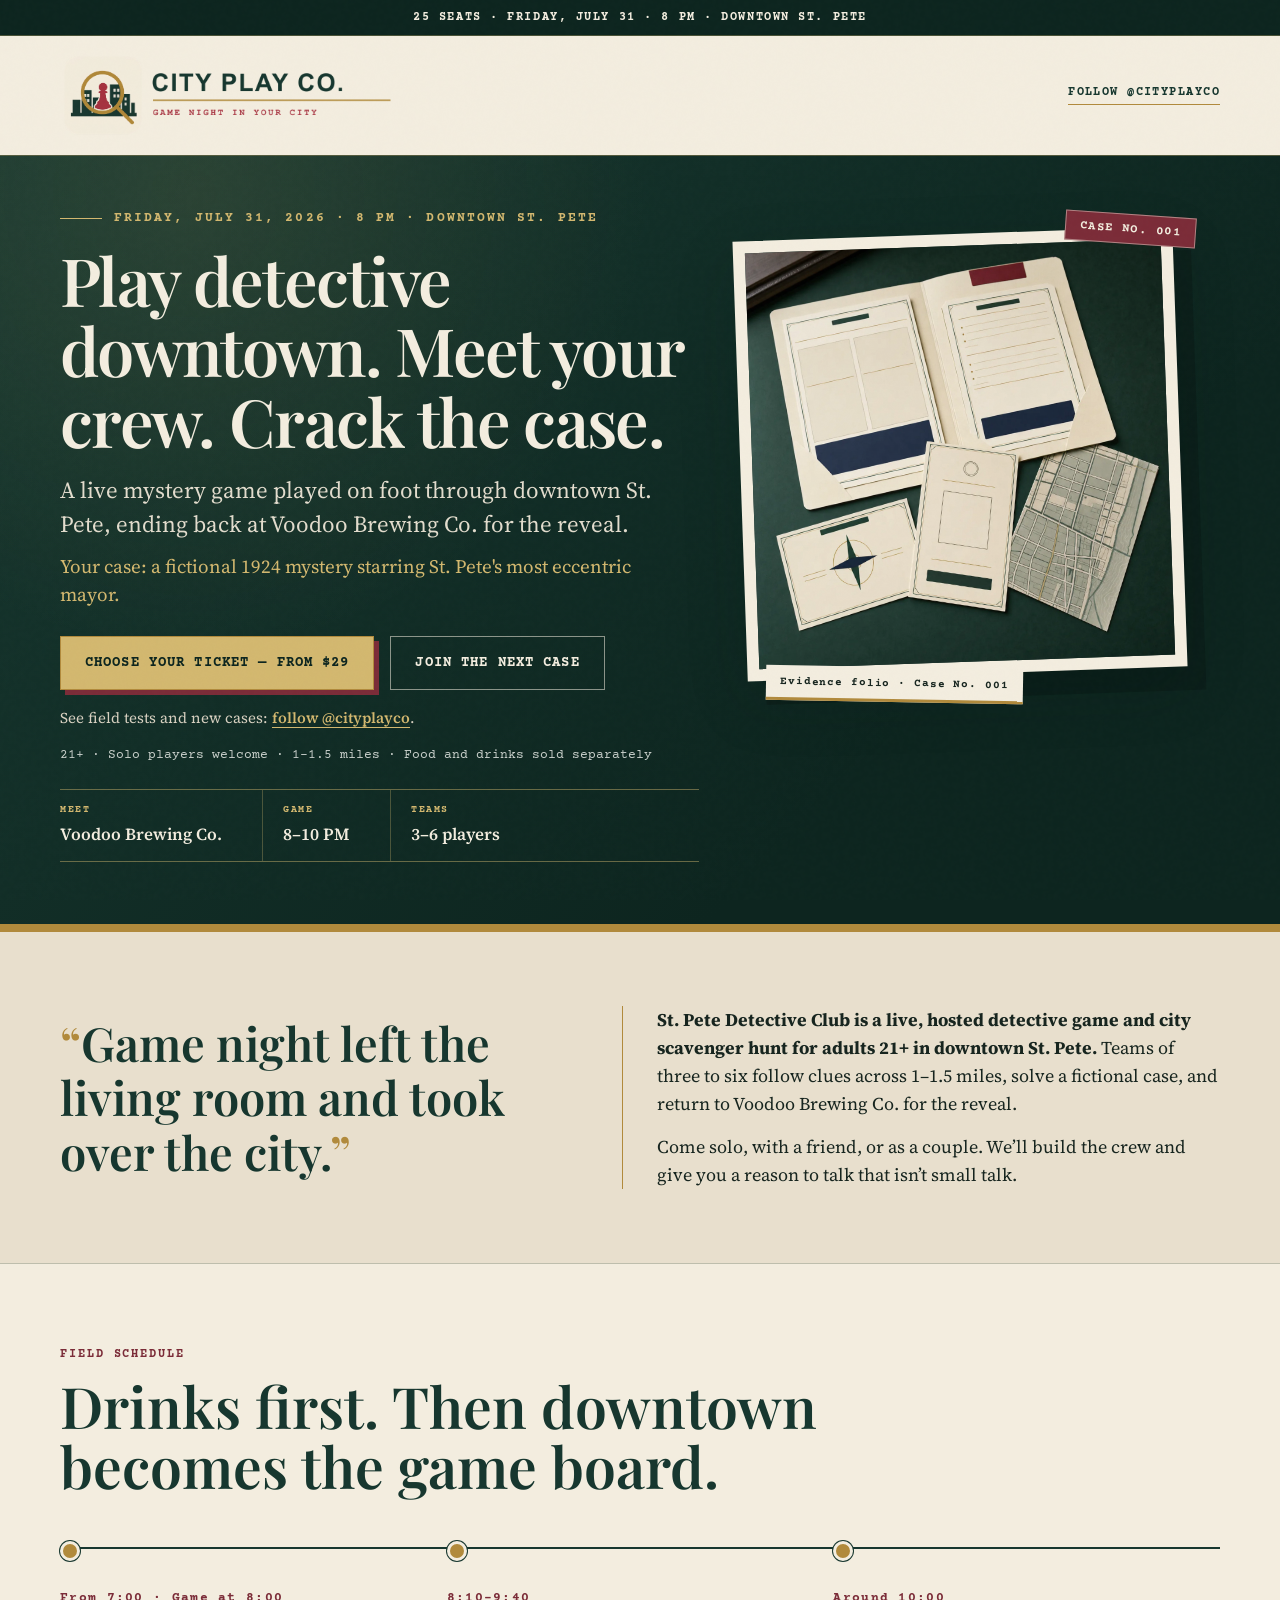
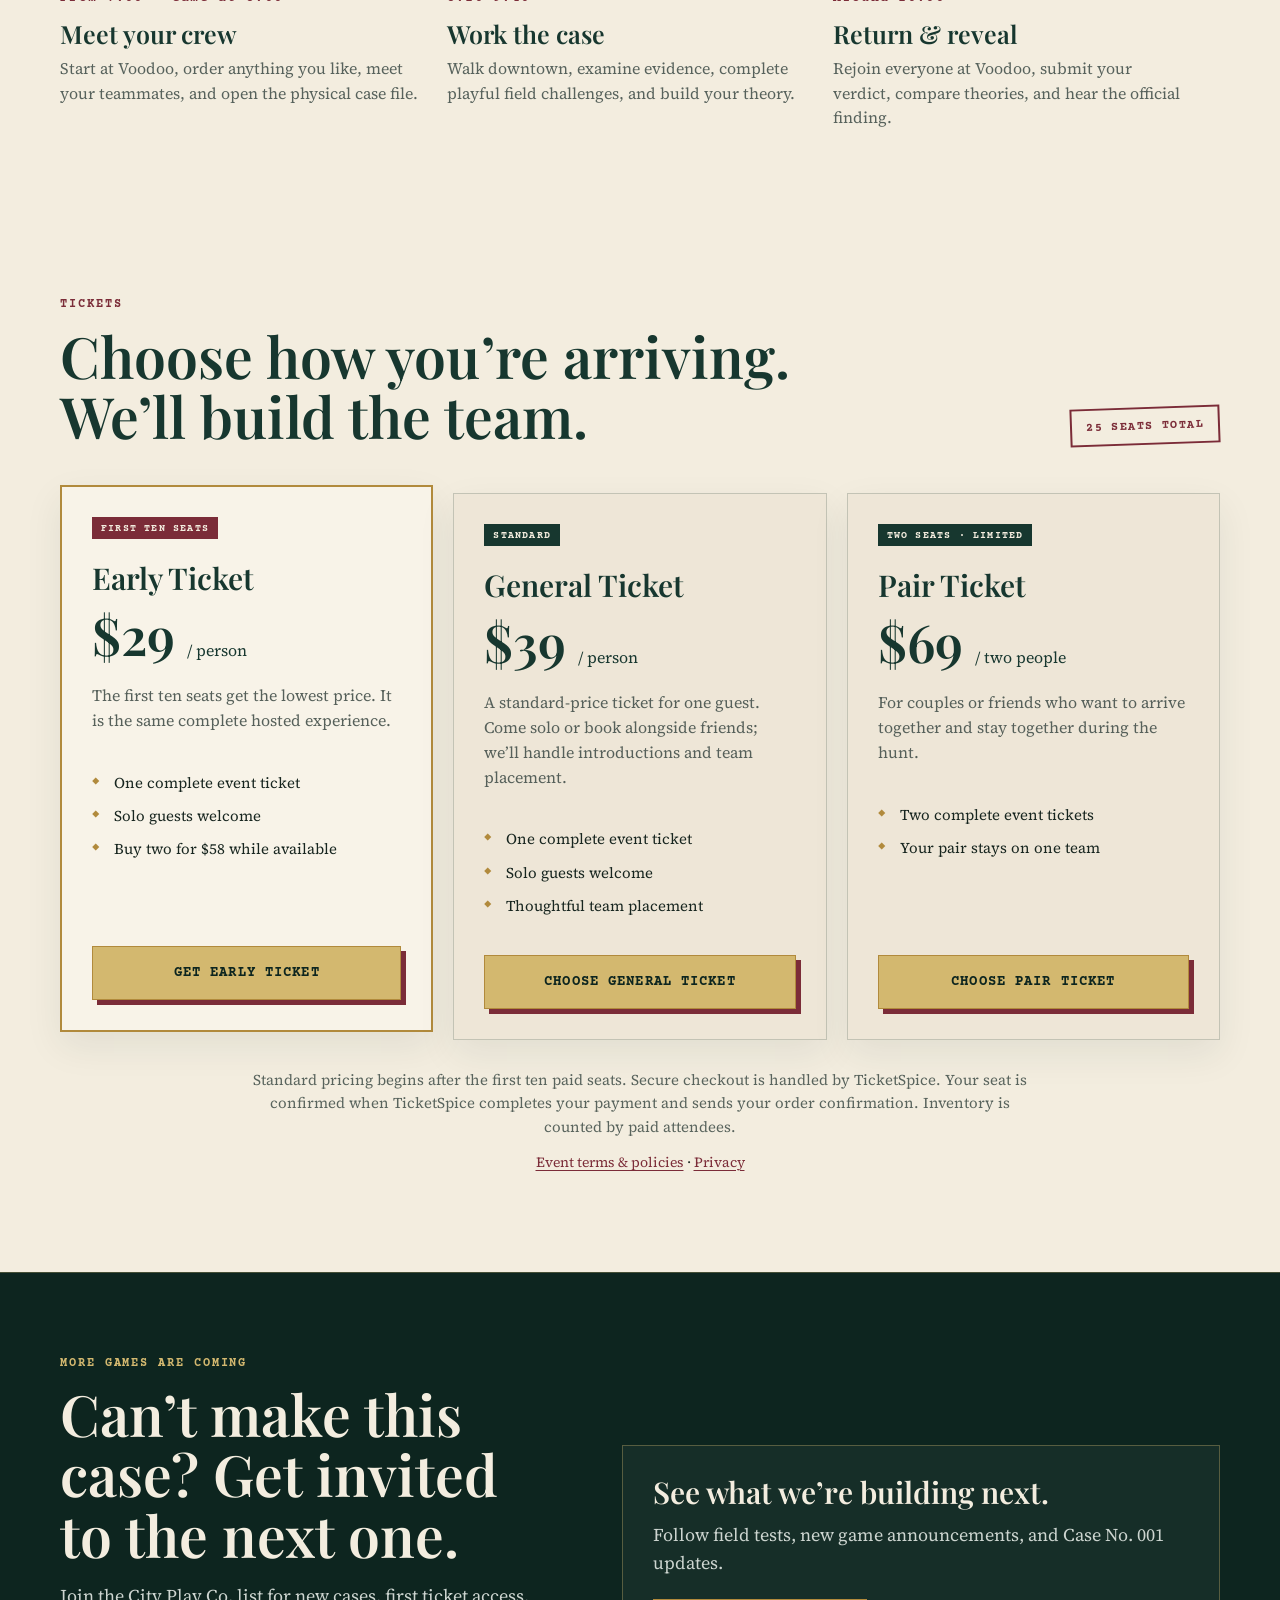
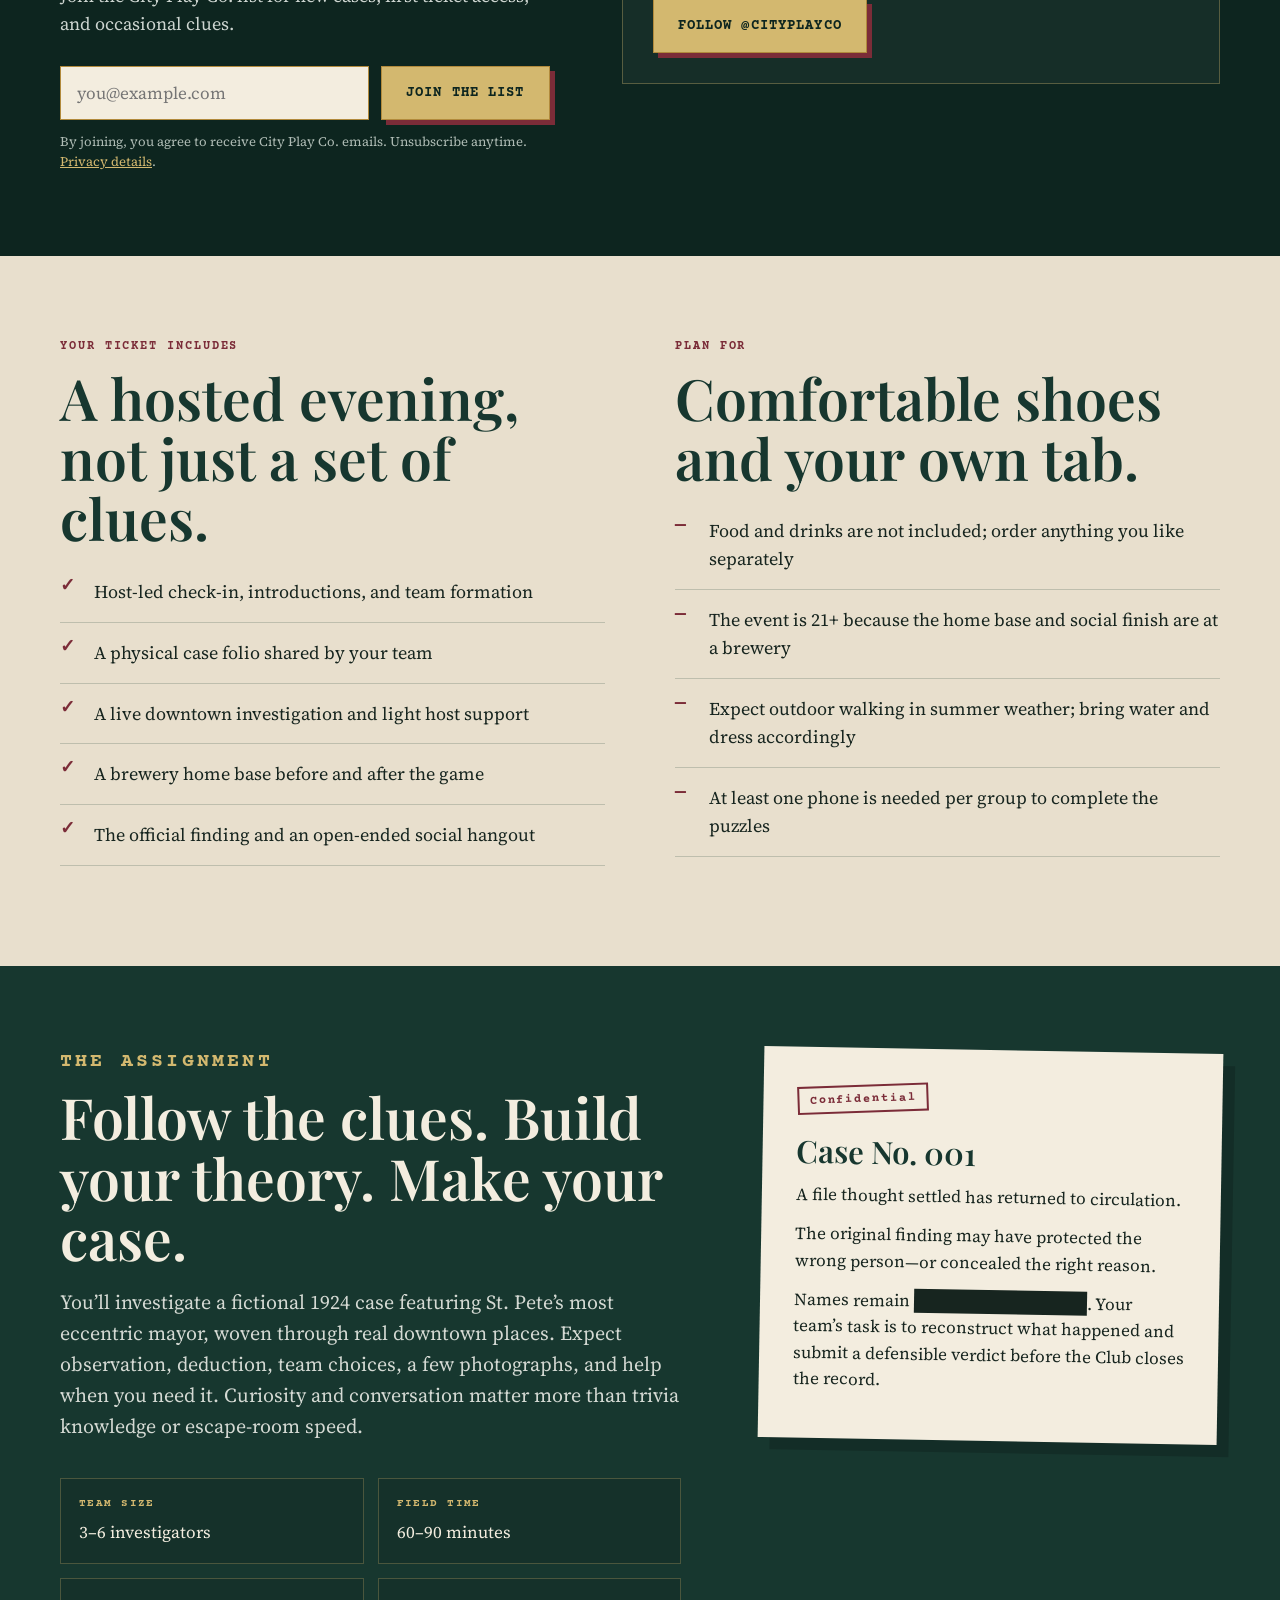
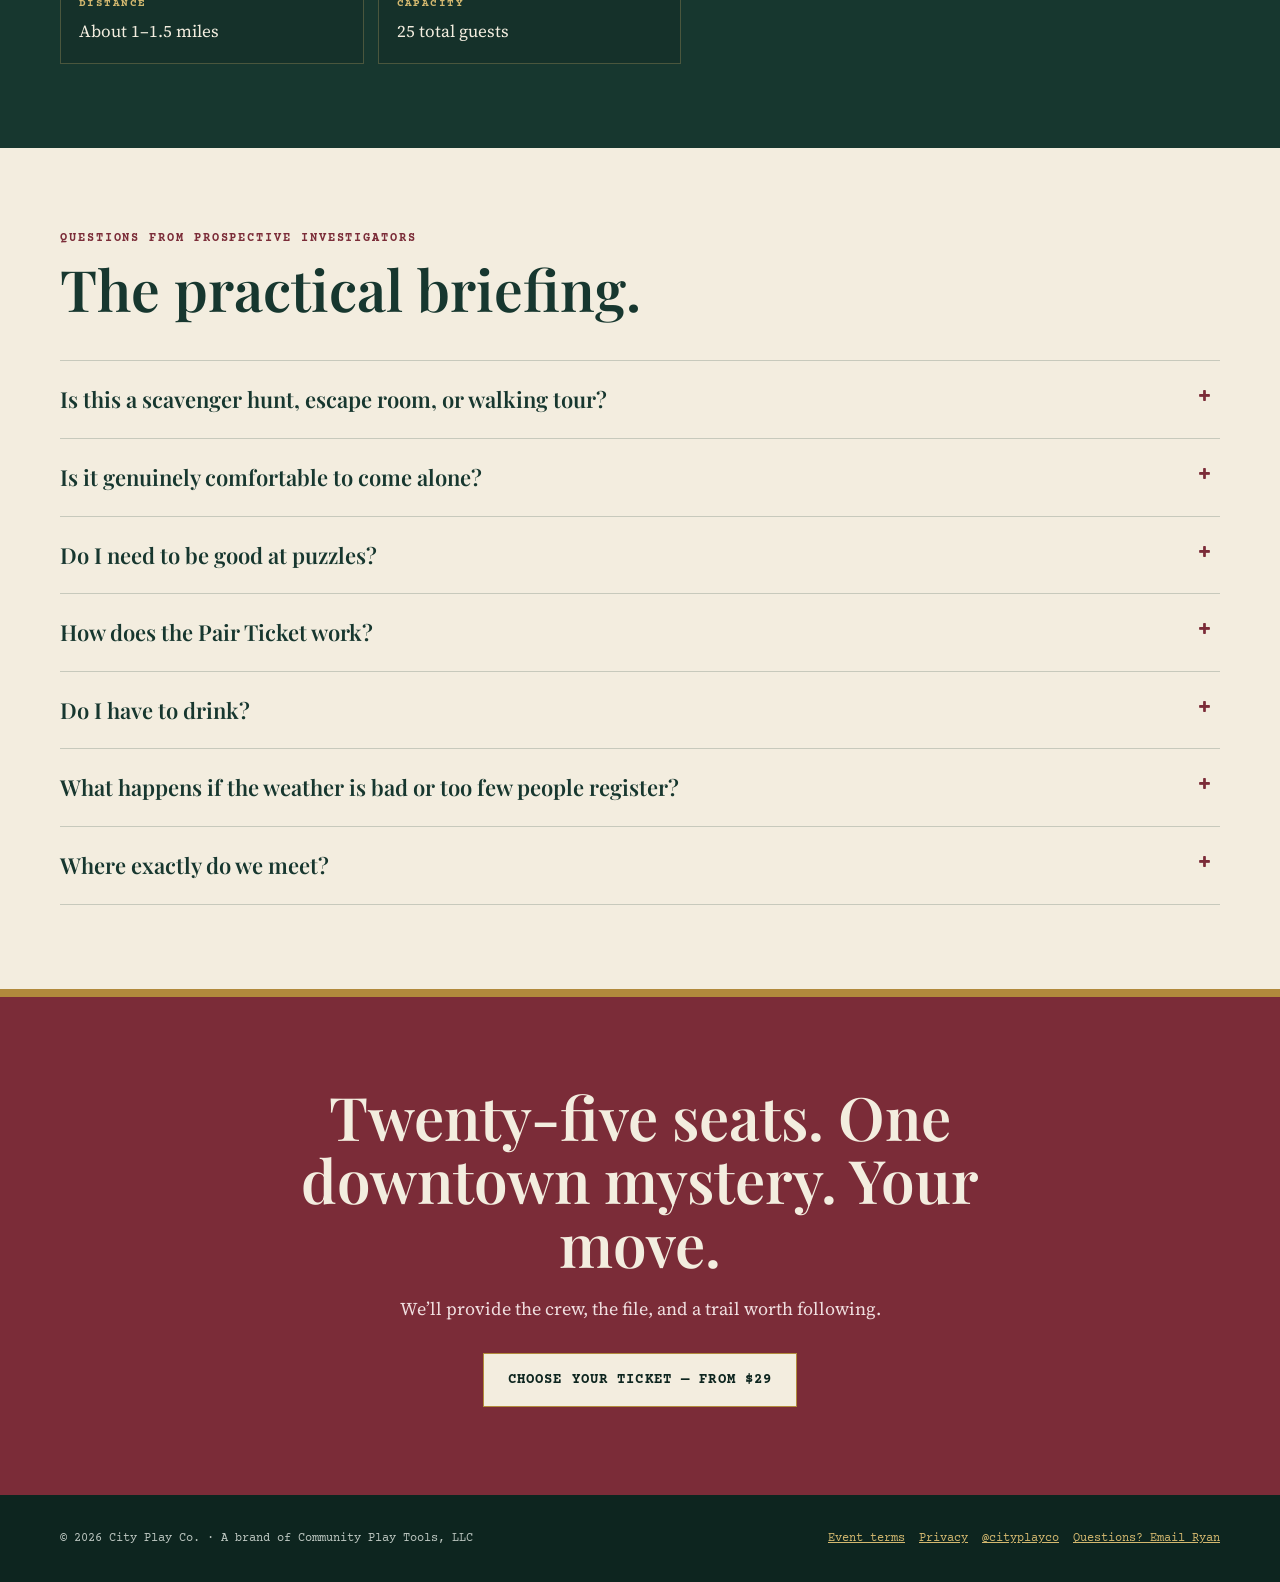
==== index.html @ 9aa2b6db "Refine homepage copy and ticket naming" ====
<!doctype html>
<html lang="en">
<head>
  <meta charset="utf-8">
  <meta name="viewport" content="width=device-width, initial-scale=1">
  <title>Downtown St. Pete Detective Game — July 31 | City Play Co.</title>
  <meta name="description" content="Play a live detective game through downtown St. Pete on July 31, 2026. Join a crew, follow clues, solve the case, and return to Voodoo for the reveal.">
  <meta name="robots" content="index, follow, max-image-preview:large, max-snippet:-1, max-video-preview:-1">
  <meta name="theme-color" content="#17372f">
  <meta property="og:type" content="website">
  <meta property="og:title" content="St. Pete Detective Club — Live Downtown Mystery Game">
  <meta property="og:description" content="Twenty-five seats. One downtown case. Follow the clues, solve the mystery, and return to Voodoo for the reveal on July 31.">
  <meta property="og:image" content="https://cityplayco.com/assets/social-card.png">
  <meta property="og:image:width" content="1200">
  <meta property="og:image:height" content="630">
  <meta property="og:image:type" content="image/png">
  <meta property="og:image:alt" content="City Play Co. presents St. Pete Detective Club — Case No. 001, July 31 at 8 p.m.">
  <meta property="og:url" content="https://cityplayco.com/">
  <meta name="twitter:card" content="summary_large_image">
  <meta name="twitter:title" content="St. Pete Detective Club — Live Downtown Mystery Game">
  <meta name="twitter:description" content="Twenty-five seats. One downtown case. Come play on Friday, July 31.">
  <meta name="twitter:image" content="https://cityplayco.com/assets/social-card.png">
  <link rel="canonical" href="https://cityplayco.com/">
  <link rel="icon" href="assets/city-play-co-mark.svg" type="image/svg+xml">
  <link rel="apple-touch-icon" href="assets/city-play-co-profile.png">
  <link rel="preconnect" href="https://fonts.googleapis.com">
  <link rel="preconnect" href="https://fonts.gstatic.com" crossorigin>
  <link href="https://fonts.googleapis.com/css2?family=Courier+Prime:wght@400;700&family=Playfair+Display:wght@500;600;700&family=Source+Serif+4:opsz,wght@8..60,400;8..60,600&display=swap" rel="stylesheet">
  <script type="application/ld+json">
  {
    "@context": "https://schema.org",
    "@graph": [
      {
        "@type": "Organization",
        "@id": "https://cityplayco.com/#organization",
        "name": "City Play Co.",
        "legalName": "Community Play Tools, LLC",
        "url": "https://cityplayco.com/",
        "logo": "https://cityplayco.com/assets/city-play-co-profile.png",
        "sameAs": ["https://www.instagram.com/cityplayco/"]
      },
      {
        "@type": "Event",
        "@id": "https://cityplayco.com/#event",
        "name": "St. Pete Detective Club: Case No. 001 — The Sea-Vamp Syndicate",
        "alternateName": "City Play Co. Case No. 001",
        "description": "A live, hosted detective game and city scavenger hunt for adults in downtown St. Pete. Small teams follow clues, examine evidence, solve a fictional case, and return to Voodoo Brewing Co. for the reveal.",
        "startDate": "2026-07-31T20:00:00-04:00",
        "endDate": "2026-07-31T22:00:00-04:00",
        "doorTime": "2026-07-31T19:00:00-04:00",
        "eventStatus": "https://schema.org/EventScheduled",
        "eventAttendanceMode": "https://schema.org/OfflineEventAttendanceMode",
        "url": "https://cityplayco.com/",
        "image": ["https://cityplayco.com/assets/social-card.png"],
        "typicalAgeRange": "21+",
        "maximumAttendeeCapacity": 25,
        "location": {
          "@type": "Place",
          "name": "Voodoo Brewing Co.",
          "address": {
            "@type": "PostalAddress",
            "streetAddress": "220 4th St N",
            "addressLocality": "St. Petersburg",
            "addressRegion": "FL",
            "postalCode": "33701",
            "addressCountry": "US"
          }
        },
        "organizer": {"@id": "https://cityplayco.com/#organization"},
        "performer": {"@id": "https://cityplayco.com/#organization"},
        "offers": [
          {
            "@type": "Offer",
            "name": "Early Ticket",
            "price": "29",
            "priceCurrency": "USD",
            "validFrom": "2026-07-17T00:00:00-04:00",
            "availability": "https://schema.org/LimitedAvailability",
            "url": "https://cityplayco.ticketspice.com/city-play-co-presents-st-pete-detective-club"
          },
          {
            "@type": "Offer",
            "name": "General Ticket",
            "price": "39",
            "priceCurrency": "USD",
            "validFrom": "2026-07-17T00:00:00-04:00",
            "availability": "https://schema.org/InStock",
            "url": "https://cityplayco.ticketspice.com/city-play-co-presents-st-pete-detective-club"
          },
          {
            "@type": "Offer",
            "name": "Pair Ticket",
            "price": "69",
            "priceCurrency": "USD",
            "validFrom": "2026-07-17T00:00:00-04:00",
            "availability": "https://schema.org/InStock",
            "url": "https://cityplayco.ticketspice.com/city-play-co-presents-st-pete-detective-club"
          }
        ]
      },
      {
        "@type": "FAQPage",
        "@id": "https://cityplayco.com/#faq",
        "mainEntity": [
          {
            "@type": "Question",
            "name": "Is this a scavenger hunt, escape room, or walking tour?",
            "acceptedAnswer": {
              "@type": "Answer",
              "text": "It is a live, hosted detective game with elements of a city scavenger hunt. Downtown St. Pete is the game board: your team follows clues, examines evidence, completes playful challenges, and returns to the brewery to make its case. No escape-room experience or local-history knowledge is required."
            }
          },
          {
            "@type": "Question",
            "name": "Can I come to the St. Pete Detective Club alone?",
            "acceptedAnswer": {
              "@type": "Answer",
              "text": "Yes. Solo guests are welcomed, introduced, and placed on a small team by the host. You do not need to arrive with a partner or an established group."
            }
          },
          {
            "@type": "Question",
            "name": "Where and when is the event?",
            "acceptedAnswer": {
              "@type": "Answer",
              "text": "Meet at Voodoo Brewing Co., 220 4th St N in downtown St. Petersburg, Florida, on Friday, July 31, 2026. The optional pre-game hangout opens at 7 p.m.; the briefing and game begin at 8 p.m."
            }
          },
          {
            "@type": "Question",
            "name": "What should I expect during the game?",
            "acceptedAnswer": {
              "@type": "Answer",
              "text": "Teams of three to six walk roughly 1 to 1.5 miles through downtown St. Pete, follow clues, examine evidence, complete playful field challenges, solve a fictional case, and return to Voodoo Brewing Co. for the reveal."
            }
          }
        ]
      }
    ]
  }
  </script>
  <style>
    :root {
      --ink: #17251f;
      --forest: #17372f;
      --forest-deep: #0d251f;
      --paper: #f3eddf;
      --paper-deep: #e5dbc5;
      --gold: #b18a3c;
      --gold-light: #d3b86f;
      --wine: #7b2c38;
      --muted: #6f746c;
      --line: rgba(23, 55, 47, .2);
      --shadow: 0 20px 60px rgba(6, 28, 23, .18);
      --serif: "Source Serif 4", Georgia, serif;
      --display: "Playfair Display", Georgia, serif;
      --mono: "Courier Prime", "Courier New", monospace;
    }

    * { box-sizing: border-box; }
    html { scroll-behavior: smooth; }
    body {
      margin: 0;
      color: var(--ink);
      background: var(--paper);
      font-family: var(--serif);
      font-size: 18px;
      line-height: 1.55;
    }
    a { color: inherit; }
    img { display: block; max-width: 100%; }
    button, a { -webkit-tap-highlight-color: transparent; }
    :focus-visible { outline: 3px solid var(--gold-light); outline-offset: 4px; }

    .skip-link {
      position: fixed;
      z-index: 100;
      top: 12px;
      left: 12px;
      padding: 10px 14px;
      color: var(--forest-deep);
      background: var(--paper);
      border: 2px solid var(--gold);
      font: 700 13px/1 var(--mono);
      transform: translateY(-160%);
    }
    .skip-link:focus { transform: translateY(0); }

    .grain {
      position: fixed;
      inset: 0;
      z-index: 20;
      pointer-events: none;
      opacity: .12;
      background-image: url("data:image/svg+xml,%3Csvg viewBox='0 0 180 180' xmlns='http://www.w3.org/2000/svg'%3E%3Cfilter id='n'%3E%3CfeTurbulence type='fractalNoise' baseFrequency='.9' numOctaves='3' stitchTiles='stitch'/%3E%3C/filter%3E%3Crect width='100%25' height='100%25' filter='url(%23n)' opacity='.13'/%3E%3C/svg%3E");
    }
    .wrap { width: min(1160px, calc(100% - 40px)); margin: 0 auto; }

    .topbar {
      color: var(--paper);
      background: var(--forest-deep);
      border-bottom: 1px solid rgba(211, 184, 111, .3);
      font: 700 12px/1.2 var(--mono);
      letter-spacing: .13em;
      text-align: center;
      text-transform: uppercase;
      padding: 11px 16px 10px;
    }

    .masthead {
      display: flex;
      align-items: center;
      justify-content: space-between;
      gap: 28px;
      padding: 16px 0;
    }
    .mark { width: min(360px, 70vw); height: auto; }
    .masthead-link {
      color: var(--forest);
      font: 700 12px/1 var(--mono);
      letter-spacing: .12em;
      text-decoration: none;
      text-transform: uppercase;
      white-space: nowrap;
      border-bottom: 1px solid var(--gold);
      padding-bottom: 5px;
    }
    .masthead-link:hover, .masthead-link:focus-visible { color: var(--wine); }

    .hero {
      position: relative;
      overflow: hidden;
      padding: 0;
      color: var(--paper);
      background:
        radial-gradient(circle at 15% 5%, rgba(211, 184, 111, .11), transparent 35%),
        linear-gradient(135deg, var(--forest) 0%, var(--forest-deep) 72%);
      border-top: 1px solid rgba(211, 184, 111, .35);
      border-bottom: 8px solid var(--gold);
    }
    .hero-grid {
      display: grid;
      grid-template-columns: 1.18fr .82fr;
      align-items: start;
      gap: clamp(42px, 6vw, 78px);
      padding: 54px 0 62px;
    }
    .eyebrow {
      display: flex;
      align-items: center;
      gap: 12px;
      margin: 0 0 18px;
      color: var(--gold-light);
      font: 700 13px/1.3 var(--mono);
      letter-spacing: .16em;
      text-transform: uppercase;
    }
    .eyebrow::before { content: ""; width: 42px; height: 1px; background: currentColor; }
    h1, h2, h3 { font-family: var(--display); font-weight: 600; line-height: 1.06; }
    h1 { margin: 0; max-width: 760px; font-size: clamp(46px, 5.2vw, 68px); letter-spacing: -.025em; }
    .dek {
      max-width: 620px;
      margin: 18px 0 0;
      color: #e2dccd;
      font-size: clamp(20px, 1.8vw, 23px);
      line-height: 1.45;
    }
    .story-hook {
      margin-top: 12px;
      color: var(--gold-light);
      font-size: clamp(16px, 1.5vw, 19px);
    }
    .event-stamp {
      display: grid;
      grid-template-columns: repeat(3, auto);
      justify-content: start;
      gap: 0;
      margin: 24px 0 0;
      border-top: 1px solid rgba(211, 184, 111, .45);
      border-bottom: 1px solid rgba(211, 184, 111, .45);
    }
    .event-stamp div { padding: 14px 20px 13px 0; margin-right: 20px; }
    .event-stamp div + div { border-left: 1px solid rgba(211, 184, 111, .3); padding-left: 20px; }
    .event-stamp span { display: block; color: var(--gold-light); font: 700 10px/1.2 var(--mono); letter-spacing: .16em; text-transform: uppercase; }
    .event-stamp strong { display: block; margin-top: 5px; font-size: 17px; font-weight: 600; }
    .button {
      display: inline-flex;
      align-items: center;
      justify-content: center;
      min-height: 54px;
      padding: 15px 24px;
      border: 1px solid var(--gold);
      color: var(--forest-deep);
      background: var(--gold-light);
      box-shadow: 5px 5px 0 var(--wine);
      font: 700 14px/1 var(--mono);
      letter-spacing: .08em;
      text-decoration: none;
      text-transform: uppercase;
      transition: transform .16s ease, box-shadow .16s ease, background .16s ease;
    }
    .button:hover, .button:focus-visible { transform: translate(2px, 2px); box-shadow: 3px 3px 0 var(--wine); background: #dfc67f; }
    .button.secondary { color: var(--paper); background: transparent; box-shadow: none; border-color: rgba(243, 237, 223, .55); }
    .button.secondary:hover, .button.secondary:focus-visible { color: var(--forest-deep); background: var(--paper); }
    .hero-actions { display: flex; flex-wrap: wrap; gap: 16px; margin-top: 28px; }
    .hero-social { margin: 16px 0 0; color: #d8d1c1; font-size: 15px; }
    .hero-social a { color: var(--gold-light); font-weight: 600; text-underline-offset: 4px; }
    .micro { margin: 16px 0 0; color: #c9d0cb; font: 400 13px/1.55 var(--mono); }

    .case-photo { position: relative; width: min(100%, 440px); margin-top: 24px; justify-self: end; }
    .case-photo::before {
      content: "CASE NO. 001";
      position: absolute;
      z-index: 2;
      top: -20px;
      right: -16px;
      padding: 9px 14px 7px;
      color: var(--paper);
      background: var(--wine);
      border: 1px solid rgba(243, 237, 223, .45);
      transform: rotate(4deg);
      font: 700 12px/1 var(--mono);
      letter-spacing: .12em;
    }
    .case-photo img { width: 100%; height: auto; aspect-ratio: 1; object-fit: cover; border: 12px solid var(--paper); box-shadow: 18px 24px 0 rgba(0, 0, 0, .18), var(--shadow); transform: rotate(-2deg); }
    .case-photo figcaption { position: absolute; z-index: 2; left: 26px; bottom: -28px; color: var(--ink); background: var(--paper); padding: 10px 14px 8px; border-bottom: 3px solid var(--gold); font: 700 11px/1.25 var(--mono); letter-spacing: .08em; transform: rotate(1deg); }

    section { padding: 84px 0; }
    .section-label { margin: 0 0 12px; color: var(--wine); font: 700 12px/1.2 var(--mono); letter-spacing: .16em; text-transform: uppercase; }
    .section-title { max-width: 780px; margin: 0; color: var(--forest); font-size: clamp(37px, 4.5vw, 57px); }
    .section-intro { max-width: 680px; margin: 20px 0 0; color: #4e5a53; font-size: 20px; }

    .promise { padding: 74px 0; background: #e8dfcd; border-bottom: 1px solid var(--line); }
    .promise-grid { display: grid; grid-template-columns: .9fr 1.1fr; gap: 72px; align-items: center; }
    .promise blockquote { margin: 0; color: var(--forest); font: 600 clamp(30px, 4vw, 47px)/1.15 var(--display); }
    .promise blockquote::before { content: "“"; color: var(--gold); }
    .promise blockquote::after { content: "”"; color: var(--gold); }
    .promise-copy { border-left: 1px solid var(--gold); padding-left: 34px; }
    .promise-copy p { margin: 0 0 16px; }
    .promise-copy p:last-child { margin-bottom: 0; }
    .plain-answer { margin-top: 20px !important; color: #405049; font-size: 18px; }
    .plain-answer strong { color: var(--forest); }

    .timeline { margin-top: 52px; display: grid; grid-template-columns: repeat(3, 1fr); border-top: 2px solid var(--forest); }
    .step { position: relative; padding: 32px 28px 0 0; }
    .step::before { content: ""; position: absolute; top: -8px; left: 0; width: 14px; height: 14px; border-radius: 50%; background: var(--gold); border: 3px solid var(--paper); box-shadow: 0 0 0 1px var(--forest); }
    .step .time { color: var(--wine); font: 700 13px/1 var(--mono); letter-spacing: .1em; }
    .step h3 { margin: 12px 0 8px; color: var(--forest); font-size: 25px; }
    .step p { margin: 0; color: #57625c; font-size: 16px; }

    .briefing { color: var(--paper); background: var(--forest); }
    .briefing .section-label { color: var(--gold-light); }
    .briefing .section-title { color: var(--paper); }
    .briefing-grid { display: grid; grid-template-columns: 1.15fr .85fr; gap: 80px; align-items: start; }
    .briefing-copy > p { color: #d4d9d3; font-size: 20px; }
    .facts { display: grid; grid-template-columns: 1fr 1fr; gap: 14px; margin-top: 36px; }
    .fact { padding: 18px; border: 1px solid rgba(211, 184, 111, .28); background: rgba(0, 0, 0, .1); }
    .fact strong { display: block; color: var(--gold-light); font: 700 11px/1.2 var(--mono); letter-spacing: .13em; text-transform: uppercase; }
    .fact span { display: block; margin-top: 8px; color: var(--paper); font-size: 17px; }
    .redacted-note { padding: 34px; color: var(--ink); background: var(--paper); box-shadow: 12px 12px 0 rgba(0, 0, 0, .18); transform: rotate(1deg); }
    .redacted-note .stamp { display: inline-block; margin-bottom: 22px; padding: 7px 10px 5px; color: var(--wine); border: 2px solid var(--wine); font: 700 12px/1 var(--mono); letter-spacing: .16em; transform: rotate(-3deg); }
    .redacted-note h3 { margin: 0 0 14px; color: var(--forest); font-size: 31px; }
    .redacted-note p { margin: 0 0 13px; font-size: 17px; }
    .redacted { color: transparent; background: var(--ink); padding: 0 4px; user-select: none; }

    .tickets-head { display: flex; justify-content: space-between; gap: 32px; align-items: end; }
    .capacity { flex: 0 0 auto; padding: 11px 14px 9px; color: var(--wine); border: 2px solid var(--wine); font: 700 12px/1.2 var(--mono); letter-spacing: .12em; text-transform: uppercase; transform: rotate(-2deg); }
    .ticket-grid { display: grid; grid-template-columns: repeat(3, 1fr); gap: 20px; margin-top: 48px; }
    .ticket { position: relative; display: flex; flex-direction: column; padding: 30px; border: 1px solid var(--line); background: #eee6d7; box-shadow: 0 14px 35px rgba(23, 55, 47, .08); }
    .ticket.featured { border: 2px solid var(--gold); background: #f8f3e8; transform: translateY(-8px); }
    .ticket-tag { align-self: flex-start; margin-bottom: 24px; padding: 7px 9px 5px; color: var(--paper); background: var(--forest); font: 700 10px/1 var(--mono); letter-spacing: .12em; text-transform: uppercase; }
    .ticket.featured .ticket-tag { background: var(--wine); }
    .ticket h3 { margin: 0; color: var(--forest); font-size: 30px; }
    .price { margin: 14px 0 6px; color: var(--forest); font: 600 52px/1 var(--display); }
    .price small { font: 400 16px/1 var(--serif); }
    .ticket > p { color: #56605a; font-size: 16px; }
    .ticket ul { margin: 12px 0 28px; padding: 0; list-style: none; font-size: 15px; }
    .ticket li { position: relative; margin: 10px 0; padding-left: 22px; }
    .ticket li::before { content: "◆"; position: absolute; left: 0; top: 2px; color: var(--gold); font-size: 10px; }
    .ticket .button { width: 100%; margin-top: auto; }
    .ticket-note { max-width: 800px; margin: 28px auto 0; color: #59645d; text-align: center; font-size: 15px; }
    .ticket-policies { margin-top: 14px; text-align: center; font-size: 14px; }
    .ticket-policies a { color: var(--wine); text-underline-offset: 3px; }

    .community { color: var(--paper); background: var(--forest-deep); border-top: 1px solid rgba(211, 184, 111, .28); }
    .community-grid { display: grid; grid-template-columns: .9fr 1.1fr; gap: 72px; align-items: center; }
    .community .section-label { color: var(--gold-light); }
    .community .section-title { color: var(--paper); }
    .community p { color: #cdd5d0; }
    .social-card { padding: 30px; border: 1px solid rgba(211, 184, 111, .34); background: rgba(255,255,255,.04); }
    .social-card strong { display: block; color: var(--paper); font: 600 30px/1.1 var(--display); }
    .social-card p { margin: 12px 0 22px; }
    .signup { display: grid; grid-template-columns: 1fr auto; gap: 12px; margin-top: 28px; }
    .signup label { position: absolute; width: 1px; height: 1px; overflow: hidden; clip: rect(0 0 0 0); }
    .signup input { min-width: 0; min-height: 54px; padding: 13px 16px; color: var(--ink); background: var(--paper); border: 1px solid var(--gold); border-radius: 0; font: 400 17px/1.2 var(--serif); }
    .signup input:focus { outline: 3px solid rgba(211, 184, 111, .45); outline-offset: 2px; }
    .signup-status { min-height: 1.5em; margin: 12px 0 0; color: var(--gold-light) !important; font: 400 13px/1.5 var(--mono); }
    .signup-note { margin: 12px 0 0; color: #aebbb4 !important; font-size: 13px; }
    .signup-note a { color: var(--gold-light); }
    .join-success { padding: 24px; border: 1px solid var(--gold); background: rgba(255,255,255,.05); }
    .join-success h3 { margin: 0; color: var(--paper); font-size: 30px; }
    .join-success p { margin-bottom: 0; }
    .ml-form-embedSubmitLoad {
      display: inline-block;
      width: 16px;
      height: 16px;
      border: 3px solid rgba(13,37,31,.35);
      border-top-color: var(--forest-deep);
      border-radius: 50%;
      animation: signup-spin .8s linear infinite;
    }
    @keyframes signup-spin { to { transform: rotate(360deg); } }
    .signup button.loading { display: none; }
    .signup.is-loading button.primary { display: none; }
    .signup.is-loading button.loading { display: inline-flex; }

    .included { background: #e8dfcd; }
    .included-grid { display: grid; grid-template-columns: 1fr 1fr; gap: 70px; }
    .checklist { margin: 30px 0 0; padding: 0; list-style: none; }
    .checklist li { position: relative; margin: 16px 0; padding: 0 0 16px 34px; border-bottom: 1px solid var(--line); }
    .checklist li::before { content: "✓"; position: absolute; left: 0; top: 0; color: var(--wine); font: 700 18px/1 var(--mono); }
    .not-included li::before { content: "—"; }

    .faq-list { margin-top: 42px; border-top: 1px solid var(--line); }
    details { border-bottom: 1px solid var(--line); }
    summary { position: relative; cursor: pointer; list-style: none; padding: 24px 48px 24px 0; color: var(--forest); font: 600 22px/1.3 var(--display); }
    summary::-webkit-details-marker { display: none; }
    summary::after { content: "+"; position: absolute; right: 8px; top: 24px; color: var(--wine); font: 700 25px/1 var(--mono); }
    details[open] summary::after { content: "–"; }
    details p { max-width: 820px; margin: -4px 0 24px; color: #536058; }

    .final-cta { padding: 88px 0; color: var(--paper); text-align: center; background: var(--wine); border-top: 8px solid var(--gold); }
    .final-cta h2 { max-width: 800px; margin: 0 auto; font-size: clamp(39px, 5vw, 60px); }
    .final-cta p { max-width: 620px; margin: 20px auto 30px; color: #f0dfe0; }
    .final-cta .button { background: var(--paper); }
    footer { color: #bdc7c1; background: var(--forest-deep); padding: 34px 0; font: 400 12px/1.6 var(--mono); }
    .footer-inner { display: flex; justify-content: space-between; gap: 30px; }
    footer a { color: var(--gold-light); }
    .footer-links { display: flex; flex-wrap: wrap; justify-content: flex-end; gap: 8px 14px; }

    .mobile-cta { display: none; }

    @media (max-width: 900px) {
      .hero-grid, .promise-grid, .briefing-grid, .included-grid, .community-grid { grid-template-columns: 1fr; }
      .hero-grid { padding: 50px 0 68px; }
      .case-photo { width: min(580px, 92%); margin: 10px auto 0; }
      .promise-grid, .briefing-grid, .included-grid, .community-grid { gap: 42px; }
      .timeline { grid-template-columns: 1fr 1fr; border-top: 0; gap: 26px; }
      .step { border-top: 2px solid var(--forest); }
      .ticket-grid { grid-template-columns: 1fr; max-width: 620px; margin-inline: auto; }
      .ticket.featured { transform: none; }
    }

    @media (max-width: 620px) {
      body { font-size: 17px; padding-bottom: 72px; }
      .wrap { width: min(100% - 28px, 1160px); }
      .topbar { font-size: 11px; letter-spacing: .1em; }
      .masthead { padding: 12px 0; }
      .mark { width: 235px; }
      .masthead-link { display: none; }
      .hero-grid { min-height: auto; gap: 42px; padding-top: 42px; }
      .event-stamp { grid-template-columns: 1fr; width: 100%; }
      .event-stamp div { padding: 12px 0; margin: 0; }
      .event-stamp div + div { border-left: 0; border-top: 1px solid rgba(211, 184, 111, .25); padding-left: 0; }
      .hero-actions { flex-direction: column; }
      .hero-actions .button { width: 100%; }
      .case-photo img { border-width: 7px; }
      .case-photo::before { right: -5px; }
      section { padding: 64px 0; }
      .timeline { grid-template-columns: 1fr; }
      .facts { grid-template-columns: 1fr; }
      .tickets-head { display: block; }
      .capacity { display: inline-block; margin-top: 24px; }
      .footer-inner { display: block; }
      .footer-links { justify-content: flex-start; margin-top: 14px; }
      .signup { grid-template-columns: 1fr; }
      .signup .button { width: 100%; }
      .mobile-cta { position: fixed; z-index: 15; display: block; left: 0; right: 0; bottom: 0; padding: 10px 14px; background: rgba(13, 37, 31, .96); border-top: 1px solid var(--gold); }
      .mobile-cta .button { width: 100%; min-height: 48px; }
    }

    @media (prefers-reduced-motion: reduce) {
      html { scroll-behavior: auto; }
      *, *::before, *::after { transition-duration: .01ms !important; }
    }
  </style>
</head>
<body>
  <a class="skip-link" href="#main-content">Skip to main content</a>
  <div class="grain" aria-hidden="true"></div>
  <div class="topbar">25 seats · Friday, July 31 · 8 PM · Downtown St. Pete</div>

  <header class="wrap masthead">
    <img class="mark" src="assets/city-play-co-wordmark.svg" width="1000" height="240" alt="City Play Co. — Game night in your city">
    <a class="masthead-link" href="https://www.instagram.com/cityplayco/" target="_blank" rel="noopener">Follow @cityplayco</a>
  </header>

  <main id="main-content">
    <section class="hero">
      <div class="wrap hero-grid">
        <div>
          <p class="eyebrow">Friday, July 31, 2026 · 8 PM · Downtown St. Pete</p>
          <h1>Play detective downtown. Meet your crew. Crack the case.</h1>
          <p class="dek">A live mystery game played on foot through downtown St. Pete, ending back at Voodoo Brewing Co. for the reveal.</p>
          <p class="dek story-hook">Your case: a fictional 1924 mystery starring St. Pete's most eccentric mayor.</p>
          <div class="hero-actions">
            <a class="button" href="#tickets">Choose your ticket — from $29</a>
            <a class="button secondary" href="#join">Join the next case</a>
          </div>
          <p class="hero-social">See field tests and new cases: <a href="https://www.instagram.com/cityplayco/" target="_blank" rel="noopener">follow @cityplayco</a>.</p>
          <p class="micro">21+ · Solo players welcome · 1–1.5 miles · Food and drinks sold separately</p>
          <div class="event-stamp" role="group" aria-label="Event details">
            <div><span>Meet</span><strong>Voodoo Brewing Co.</strong></div>
            <div><span>Game</span><strong>8–10 PM</strong></div>
            <div><span>Teams</span><strong>3–6 players</strong></div>
          </div>
        </div>

        <figure class="case-photo">
          <picture>
            <source srcset="assets/founding-folio.webp" type="image/webp">
            <img src="assets/founding-folio.png" width="1254" height="1254" alt="An open St. Pete Detective Club case folio with documents and a downtown map">
          </picture>
          <figcaption>Evidence folio · Case No. 001</figcaption>
        </figure>
      </div>
    </section>

    <div class="promise">
      <div class="wrap promise-grid">
        <blockquote>Game night left the living room and took over the city.</blockquote>
        <div class="promise-copy">
          <p><strong>St. Pete Detective Club is a live, hosted detective game and city scavenger hunt for adults 21+ in downtown St. Pete.</strong> Teams of three to six follow clues across 1–1.5 miles, solve a fictional case, and return to Voodoo Brewing Co. for the reveal.</p>
          <p>Come solo, with a friend, or as a couple. We’ll build the crew and give you a reason to talk that isn’t small talk.</p>
        </div>
      </div>
    </div>

    <section id="how-it-works">
      <div class="wrap">
        <p class="section-label">Field schedule</p>
        <h2 class="section-title">Drinks first. Then downtown becomes the game board.</h2>
        <div class="timeline">
          <article class="step">
            <span class="time">From 7:00 · Game at 8:00</span>
            <h3>Meet your crew</h3>
            <p>Start at Voodoo, order anything you like, meet your teammates, and open the physical case file.</p>
          </article>
          <article class="step">
            <span class="time">8:10–9:40</span>
            <h3>Work the case</h3>
            <p>Walk downtown, examine evidence, complete playful field challenges, and build your theory.</p>
          </article>
          <article class="step">
            <span class="time">Around 10:00</span>
            <h3>Return & reveal</h3>
            <p>Rejoin everyone at Voodoo, submit your verdict, compare theories, and hear the official finding.</p>
          </article>
        </div>
      </div>
    </section>

    <section id="tickets">
      <div class="wrap">
        <div class="tickets-head">
          <div>
            <p class="section-label">Tickets</p>
            <h2 class="section-title">Choose how you’re arriving. We’ll build the team.</h2>
          </div>
          <div class="capacity">25 seats total</div>
        </div>

        <div class="ticket-grid">
          <article class="ticket featured">
            <span class="ticket-tag">First ten seats</span>
            <h3>Early Ticket</h3>
            <div class="price">$29 <small>/ person</small></div>
            <p>The first ten seats get the lowest price. It is the same complete hosted experience.</p>
            <ul>
              <li>One complete event ticket</li>
              <li>Solo guests welcome</li>
              <li>Buy two for $58 while available</li>
            </ul>
            <a class="button js-register wx-button" data-tier="early" data-price="29" href="https://cityplayco.ticketspice.com/city-play-co-presents-st-pete-detective-club" target="_blank" rel="noopener">Get early ticket</a>
          </article>

          <article class="ticket">
            <span class="ticket-tag">Standard</span>
            <h3>General Ticket</h3>
            <div class="price">$39 <small>/ person</small></div>
            <p>A standard-price ticket for one guest. Come solo or book alongside friends; we’ll handle introductions and team placement.</p>
            <ul>
              <li>One complete event ticket</li>
              <li>Solo guests welcome</li>
              <li>Thoughtful team placement</li>
            </ul>
            <a class="button js-register wx-button" data-tier="general" data-price="39" href="https://cityplayco.ticketspice.com/city-play-co-presents-st-pete-detective-club" target="_blank" rel="noopener">Choose general ticket</a>
          </article>

          <article class="ticket">
            <span class="ticket-tag">Two seats · limited</span>
            <h3>Pair Ticket</h3>
            <div class="price">$69 <small>/ two people</small></div>
            <p>For couples or friends who want to arrive together and stay together during the hunt.</p>
            <ul>
              <li>Two complete event tickets</li>
              <li>Your pair stays on one team</li>
            </ul>
            <a class="button js-register wx-button" data-tier="pair" data-price="69" href="https://cityplayco.ticketspice.com/city-play-co-presents-st-pete-detective-club" target="_blank" rel="noopener">Choose pair ticket</a>
          </article>
        </div>

        <p class="ticket-note">Standard pricing begins after the first ten paid seats. Secure checkout is handled by TicketSpice. Your seat is confirmed when TicketSpice completes your payment and sends your order confirmation. Inventory is counted by paid attendees.</p>
        <p class="ticket-policies"><a href="event-terms.html">Event terms & policies</a> · <a href="privacy.html">Privacy</a></p>
      </div>
    </section>

    <section class="community" id="join">
      <div class="wrap community-grid">
        <div id="mlb2-43858234" class="ml-form-embedContainer ml-subscribe-form ml-subscribe-form-43858234">
          <div class="row-form">
            <p class="section-label">More games are coming</p>
            <h2 class="section-title">Can’t make this case? Get invited to the next one.</h2>
            <p>Join the City Play Co. list for new cases, first ticket access, and occasional clues.</p>
            <form class="signup ml-block-form" action="https://assets.mailerlite.com/jsonp/2516137/forms/193256915046761884/subscribe" method="post" target="_blank">
              <label for="signup-email">Email address</label>
              <input id="signup-email" name="fields[email]" type="email" autocomplete="email" placeholder="you@example.com" required>
              <input type="hidden" name="ml-submit" value="1">
              <input type="hidden" name="anticsrf" value="true">
              <button class="button primary" type="submit">Join the list</button>
              <button class="button loading" type="button" disabled aria-label="Joining the list"><span class="ml-form-embedSubmitLoad" aria-hidden="true"></span></button>
            </form>
            <p class="signup-note">By joining, you agree to receive City Play Co. emails. Unsubscribe anytime. <a href="privacy.html">Privacy details</a>.</p>
          </div>
          <div class="row-success join-success" style="display: none" role="status" aria-live="polite">
            <h3>You’re in the club.</h3>
            <p>Watch your inbox for new cases, first ticket access, and occasional clues.</p>
          </div>
        </div>
        <div class="social-card">
          <strong>See what we’re building next.</strong>
          <p>Follow field tests, new game announcements, and Case No. 001 updates.</p>
          <a class="button" href="https://www.instagram.com/cityplayco/" target="_blank" rel="noopener">Follow @cityplayco</a>
        </div>
      </div>
    </section>

    <section class="included">
      <div class="wrap included-grid">
        <div>
          <p class="section-label">Your ticket includes</p>
          <h2 class="section-title">A hosted evening, not just a set of clues.</h2>
          <ul class="checklist">
            <li>Host-led check-in, introductions, and team formation</li>
            <li>A physical case folio shared by your team</li>
            <li>A live downtown investigation and light host support</li>
            <li>A brewery home base before and after the game</li>
            <li>The official finding and an open-ended social hangout</li>
          </ul>
        </div>
        <div>
          <p class="section-label">Plan for</p>
          <h2 class="section-title">Comfortable shoes and your own tab.</h2>
          <ul class="checklist not-included">
            <li>Food and drinks are not included; order anything you like separately</li>
            <li>The event is 21+ because the home base and social finish are at a brewery</li>
            <li>Expect outdoor walking in summer weather; bring water and dress accordingly</li>
            <li>At least one phone is needed per group to complete the puzzles</li>
          </ul>
        </div>
      </div>
    </section>

    <section class="briefing">
      <div class="wrap briefing-grid">
        <div class="briefing-copy">
          <p class="section-label">The assignment</p>
          <h2 class="section-title">Follow the clues. Build your theory. Make your case.</h2>
          <p>You’ll investigate a fictional 1924 case featuring St. Pete’s most eccentric mayor, woven through real downtown places. Expect observation, deduction, team choices, a few photographs, and help when you need it. Curiosity and conversation matter more than trivia knowledge or escape-room speed.</p>
          <div class="facts">
            <div class="fact"><strong>Team size</strong><span>3–6 investigators</span></div>
            <div class="fact"><strong>Field time</strong><span>60–90 minutes</span></div>
            <div class="fact"><strong>Distance</strong><span>About 1–1.5 miles</span></div>
            <div class="fact"><strong>Capacity</strong><span>25 total guests</span></div>
          </div>
        </div>
        <aside class="redacted-note" aria-label="Confidential case note">
          <span class="stamp">Confidential</span>
          <h3>Case No. 001</h3>
          <p>A file thought settled has returned to circulation.</p>
          <p>The original finding may have protected the wrong person—or concealed the right reason.</p>
          <p>Names remain <span class="redacted">redacted until arrival</span>. Your team’s task is to reconstruct what happened and submit a defensible verdict before the Club closes the record.</p>
        </aside>
      </div>
    </section>

    <section>
      <div class="wrap">
        <p class="section-label">Questions from prospective investigators</p>
        <h2 class="section-title">The practical briefing.</h2>
        <div class="faq-list">
          <details>
            <summary>Is this a scavenger hunt, escape room, or walking tour?</summary>
            <p>It is a live, hosted detective game with elements of a city scavenger hunt. Downtown St. Pete is the game board: your team follows clues, examines evidence, completes playful challenges, and returns to the brewery to make its case. No escape-room experience or local-history knowledge is required.</p>
          </details>
          <details>
            <summary>Is it genuinely comfortable to come alone?</summary>
            <p>Yes. Solo guests are central to the design, not an afterthought. The host handles introductions and assigns small teams based on a short intake form, so you won’t be left to insert yourself into an established group.</p>
          </details>
          <details>
            <summary>Do I need to be good at puzzles?</summary>
            <p>No. The case blends observation, discussion, and deduction. Teams are intentionally balanced, and help is available if you get stuck. The goal is a good shared experience, not a leaderboard.</p>
          </details>
          <details>
            <summary>How does the Pair Ticket work?</summary>
            <p>It admits two people for $69 during the standard sales period. You’ll provide both names and stay together on one team, while still joining other guests. While Early Tickets remain, two individual $29 tickets cost $58 and are the better offer.</p>
          </details>
          <details>
            <summary>Do I have to drink?</summary>
            <p>No. Voodoo is the meeting and social venue, but alcohol is never required. Each guest runs their own tab and can order any available nonalcoholic option, food, or drink.</p>
          </details>
          <details>
            <summary>What happens if the weather is bad or too few people register?</summary>
            <p>The event needs twelve paid attendees. A final go/no-go decision will be made Wednesday, July 29. Tickets are nonrefundable unless the organizer cancels or postpones because of weather or insufficient sales; in that case, paid guests will be contacted and refunded or offered an explicit transfer choice.</p>
          </details>
          <details>
            <summary>Where exactly do we meet?</summary>
            <p>Voodoo Brewing Co., 220 4th St N, St. Petersburg, FL 33701. The optional pre-game hangout opens at 7 p.m. The briefing and game begin at 8 p.m. <a href="https://www.google.com/maps/search/?api=1&query=Voodoo+Brewing+Co.+220+4th+St+N+St.+Petersburg+FL+33701" target="_blank" rel="noopener">Open directions</a>.</p>
          </details>
        </div>
      </div>
    </section>

    <section class="final-cta">
      <div class="wrap">
        <h2>Twenty-five seats. One downtown mystery. Your move.</h2>
        <p>We’ll provide the crew, the file, and a trail worth following.</p>
        <a class="button" href="#tickets">Choose your ticket — from $29</a>
      </div>
    </section>
  </main>

  <footer>
    <div class="wrap footer-inner">
      <span>© 2026 City Play Co. · A brand of Community Play Tools, LLC</span>
      <div class="footer-links">
        <a href="event-terms.html">Event terms</a>
        <a href="privacy.html">Privacy</a>
        <a href="https://www.instagram.com/cityplayco/" target="_blank" rel="noopener">@cityplayco</a>
        <a href="mailto:ryan@communityplaytools.com">Questions? Email Ryan</a>
      </div>
    </div>
  </footer>

  <div class="mobile-cta">
    <a class="button" href="#tickets">Tickets from $29</a>
  </div>

  <script>
    function ml_webform_success_43858234() {
      const container = document.querySelector(".ml-subscribe-form-43858234");
      if (!container) return;
      container.querySelector(".row-form").style.display = "none";
      container.querySelector(".row-success").style.display = "block";
    }
  </script>
  <script src="https://groot.mailerlite.com/js/w/webforms.min.js?v83147fa8ce2d95cb73ece7f28b469519" type="text/javascript"></script>
  <script>
    fetch("https://assets.mailerlite.com/jsonp/2516137/forms/193256915046761884/takel").catch(() => {});
  </script>
  <script>
    const EVENT_CONFIG = {
      supabaseUrl: "https://nzcogxjcihgtevjiuipf.supabase.co",
      supabaseKey: "sb_publishable_QSItD0zcm6RsrKFsFTTRfw_RKNghv2p"
    };

    const sessionId = (() => {
      const key = "spdc_session";
      let value = sessionStorage.getItem(key);
      if (!value) {
        value = (crypto.randomUUID ? crypto.randomUUID() : `${Date.now()}-${Math.random()}`);
        sessionStorage.setItem(key, value);
      }
      return value;
    })();

    function track(event, price = null) {
      const payload = {
        event,
        price,
        utm: location.search || "(none)",
        session_id: sessionId,
        referrer: document.referrer || null
      };
      fetch(`${EVENT_CONFIG.supabaseUrl}/rest/v1/speakeasy_events`, {
        method: "POST",
        keepalive: true,
        headers: {
          apikey: EVENT_CONFIG.supabaseKey,
          Authorization: `Bearer ${EVENT_CONFIG.supabaseKey}`,
          "Content-Type": "application/json",
          Prefer: "return=minimal"
        },
        body: JSON.stringify(payload)
      }).catch(() => {});
    }

    document.querySelectorAll(".js-register").forEach((link) => {
      link.addEventListener("click", () => {
        const tier = link.dataset.tier || "unknown";
        const price = Number(link.dataset.price) || null;
        track(`spdc_ticket_${tier}`, price);
      });
    });

    document.querySelector(".ml-block-form")?.addEventListener("submit", () => {
      track("cityplayco_mailing_list_intent");
    });

    track("cityplayco_page_view");
  </script>
</body>
</html>
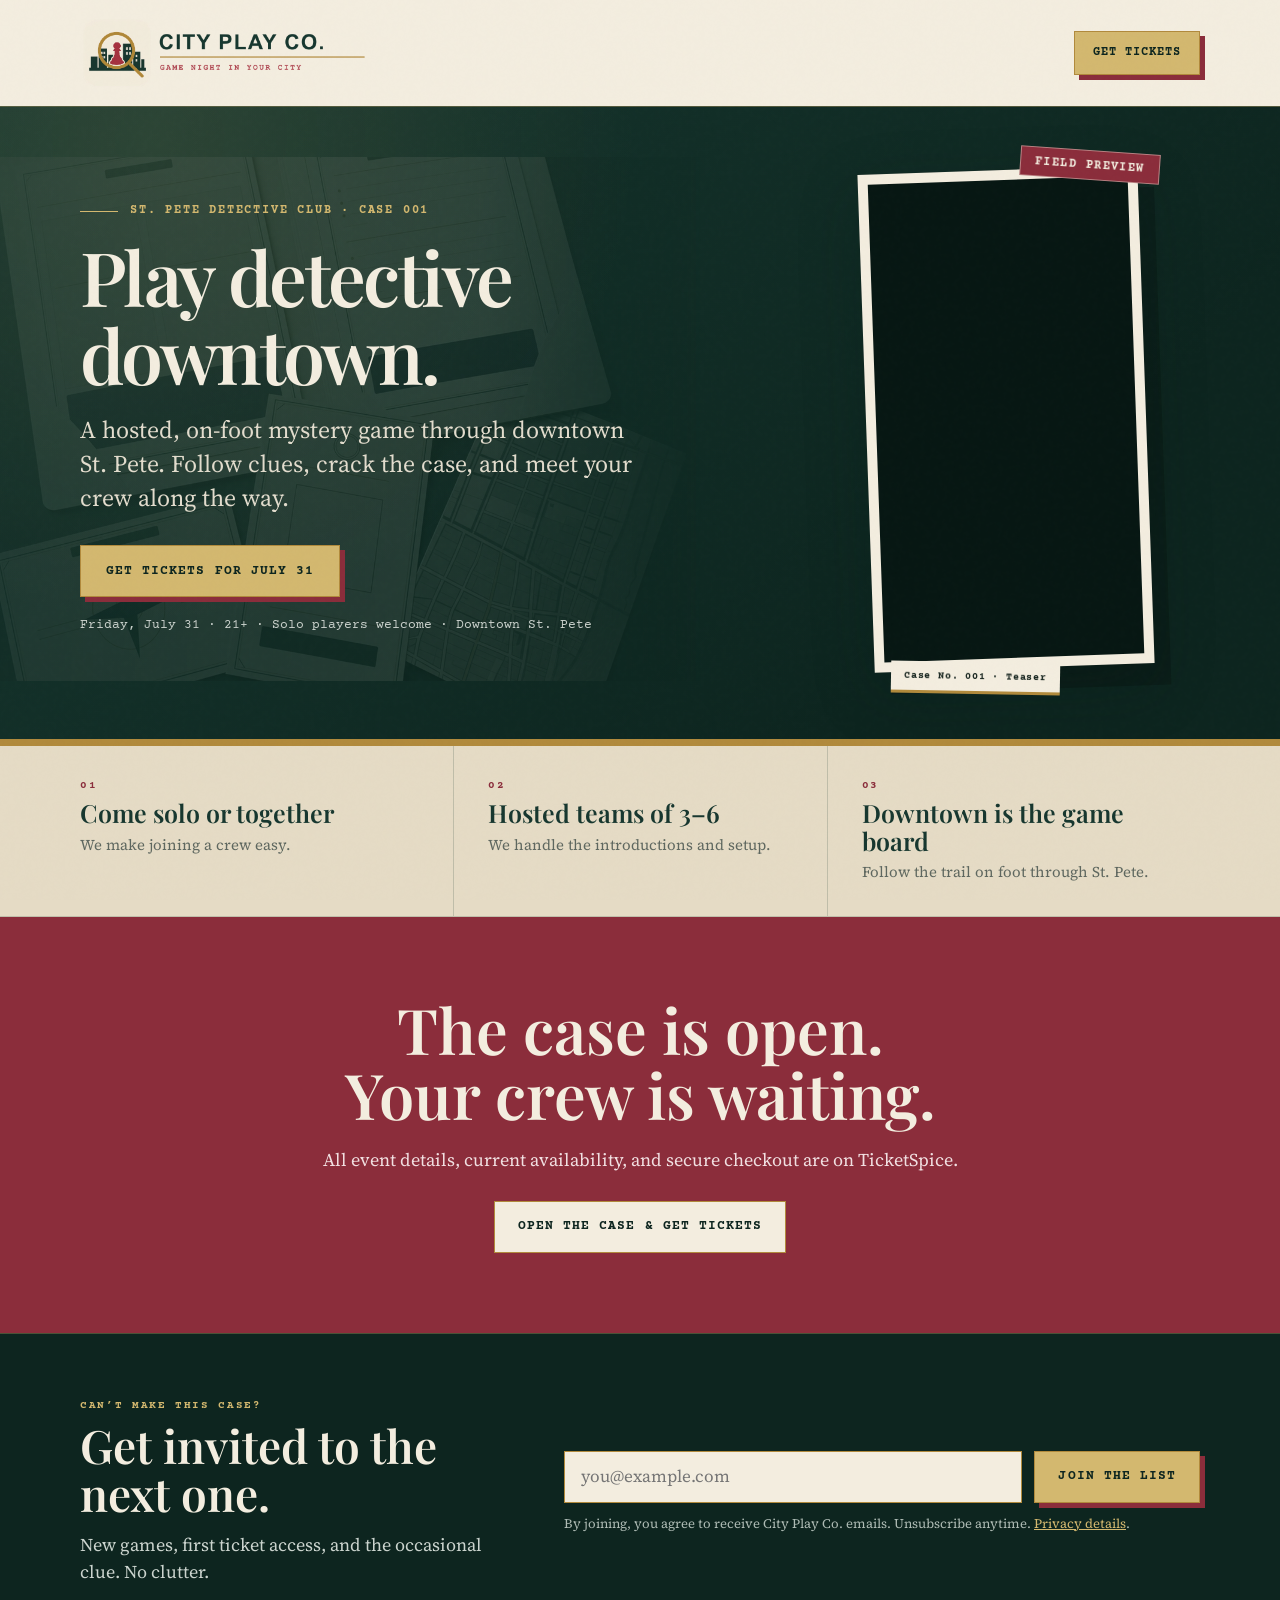
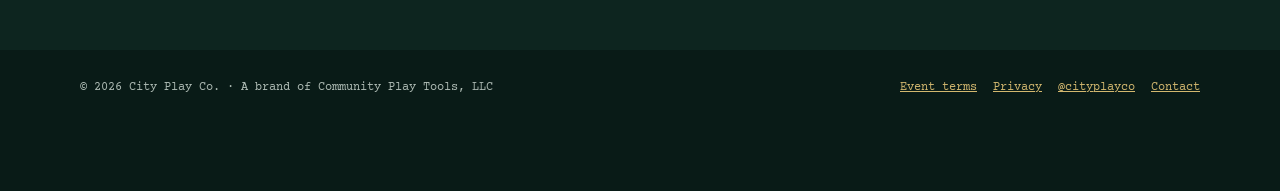
==== commit ac2c5d6c: "Slim City Play Co. homepage" ====
--- a/index.html
+++ b/index.html
@@ -3,29 +3,28 @@
 <head>
   <meta charset="utf-8">
   <meta name="viewport" content="width=device-width, initial-scale=1">
-  <title>Downtown St. Pete Detective Game — July 31 | City Play Co.</title>
-  <meta name="description" content="Play a live detective game through downtown St. Pete on July 31, 2026. Join a crew, follow clues, solve the case, and return to Voodoo for the reveal.">
-  <meta name="robots" content="index, follow, max-image-preview:large, max-snippet:-1, max-video-preview:-1">
-  <meta name="theme-color" content="#17372f">
+  <title>St. Pete Detective Club | City Play Co.</title>
+  <meta name="description" content="Play detective downtown with City Play Co. Join a hosted, on-foot mystery game through downtown St. Pete on July 31, 2026.">
+  <meta name="robots" content="index, follow, max-image-preview:large">
+  <meta name="theme-color" content="#102c25">
   <meta property="og:type" content="website">
-  <meta property="og:title" content="St. Pete Detective Club — Live Downtown Mystery Game">
-  <meta property="og:description" content="Twenty-five seats. One downtown case. Follow the clues, solve the mystery, and return to Voodoo for the reveal on July 31.">
+  <meta property="og:title" content="St. Pete Detective Club — Play Detective Downtown">
+  <meta property="og:description" content="A hosted, on-foot mystery game through downtown St. Pete. Come solo or bring your crew.">
   <meta property="og:image" content="https://cityplayco.com/assets/social-card.png">
   <meta property="og:image:width" content="1200">
   <meta property="og:image:height" content="630">
-  <meta property="og:image:type" content="image/png">
-  <meta property="og:image:alt" content="City Play Co. presents St. Pete Detective Club — Case No. 001, July 31 at 8 p.m.">
+  <meta property="og:image:alt" content="City Play Co. presents St. Pete Detective Club — Case No. 001">
   <meta property="og:url" content="https://cityplayco.com/">
   <meta name="twitter:card" content="summary_large_image">
-  <meta name="twitter:title" content="St. Pete Detective Club — Live Downtown Mystery Game">
-  <meta name="twitter:description" content="Twenty-five seats. One downtown case. Come play on Friday, July 31.">
+  <meta name="twitter:title" content="St. Pete Detective Club — Play Detective Downtown">
+  <meta name="twitter:description" content="A hosted, on-foot mystery game through downtown St. Pete.">
   <meta name="twitter:image" content="https://cityplayco.com/assets/social-card.png">
   <link rel="canonical" href="https://cityplayco.com/">
   <link rel="icon" href="assets/city-play-co-mark.svg" type="image/svg+xml">
   <link rel="apple-touch-icon" href="assets/city-play-co-profile.png">
   <link rel="preconnect" href="https://fonts.googleapis.com">
   <link rel="preconnect" href="https://fonts.gstatic.com" crossorigin>
-  <link href="https://fonts.googleapis.com/css2?family=Courier+Prime:wght@400;700&family=Playfair+Display:wght@500;600;700&family=Source+Serif+4:opsz,wght@8..60,400;8..60,600&display=swap" rel="stylesheet">
+  <link href="https://fonts.googleapis.com/css2?family=Courier+Prime:wght@400;700&family=Playfair+Display:wght@600;700&family=Source+Serif+4:opsz,wght@8..60,400;8..60,600&display=swap" rel="stylesheet">
   <script type="application/ld+json">
   {
     "@context": "https://schema.org",
@@ -42,99 +41,33 @@
       {
         "@type": "Event",
         "@id": "https://cityplayco.com/#event",
-        "name": "St. Pete Detective Club: Case No. 001 — The Sea-Vamp Syndicate",
-        "alternateName": "City Play Co. Case No. 001",
-        "description": "A live, hosted detective game and city scavenger hunt for adults in downtown St. Pete. Small teams follow clues, examine evidence, solve a fictional case, and return to Voodoo Brewing Co. for the reveal.",
+        "name": "St. Pete Detective Club: Case No. 001",
+        "description": "A live, hosted detective game for adults in downtown St. Pete. Small teams follow clues, examine evidence, solve a fictional case, and return for the reveal.",
         "startDate": "2026-07-31T20:00:00-04:00",
         "endDate": "2026-07-31T22:00:00-04:00",
         "doorTime": "2026-07-31T19:00:00-04:00",
         "eventStatus": "https://schema.org/EventScheduled",
         "eventAttendanceMode": "https://schema.org/OfflineEventAttendanceMode",
-        "url": "https://cityplayco.com/",
+        "url": "https://cityplayco.ticketspice.com/city-play-co-presents-st-pete-detective-club",
         "image": ["https://cityplayco.com/assets/social-card.png"],
         "typicalAgeRange": "21+",
-        "maximumAttendeeCapacity": 25,
         "location": {
           "@type": "Place",
-          "name": "Voodoo Brewing Co.",
+          "name": "Downtown St. Petersburg",
           "address": {
             "@type": "PostalAddress",
-            "streetAddress": "220 4th St N",
             "addressLocality": "St. Petersburg",
             "addressRegion": "FL",
-            "postalCode": "33701",
             "addressCountry": "US"
           }
         },
         "organizer": {"@id": "https://cityplayco.com/#organization"},
-        "performer": {"@id": "https://cityplayco.com/#organization"},
-        "offers": [
-          {
-            "@type": "Offer",
-            "name": "Early Ticket",
-            "price": "29",
-            "priceCurrency": "USD",
-            "validFrom": "2026-07-17T00:00:00-04:00",
-            "availability": "https://schema.org/LimitedAvailability",
-            "url": "https://cityplayco.ticketspice.com/city-play-co-presents-st-pete-detective-club"
-          },
-          {
-            "@type": "Offer",
-            "name": "General Ticket",
-            "price": "39",
-            "priceCurrency": "USD",
-            "validFrom": "2026-07-17T00:00:00-04:00",
-            "availability": "https://schema.org/InStock",
-            "url": "https://cityplayco.ticketspice.com/city-play-co-presents-st-pete-detective-club"
-          },
-          {
-            "@type": "Offer",
-            "name": "Pair Ticket",
-            "price": "69",
-            "priceCurrency": "USD",
-            "validFrom": "2026-07-17T00:00:00-04:00",
-            "availability": "https://schema.org/InStock",
-            "url": "https://cityplayco.ticketspice.com/city-play-co-presents-st-pete-detective-club"
-          }
-        ]
-      },
-      {
-        "@type": "FAQPage",
-        "@id": "https://cityplayco.com/#faq",
-        "mainEntity": [
-          {
-            "@type": "Question",
-            "name": "Is this a scavenger hunt, escape room, or walking tour?",
-            "acceptedAnswer": {
-              "@type": "Answer",
-              "text": "It is a live, hosted detective game with elements of a city scavenger hunt. Downtown St. Pete is the game board: your team follows clues, examines evidence, completes playful challenges, and returns to the brewery to make its case. No escape-room experience or local-history knowledge is required."
-            }
-          },
-          {
-            "@type": "Question",
-            "name": "Can I come to the St. Pete Detective Club alone?",
-            "acceptedAnswer": {
-              "@type": "Answer",
-              "text": "Yes. Solo guests are welcomed, introduced, and placed on a small team by the host. You do not need to arrive with a partner or an established group."
-            }
-          },
-          {
-            "@type": "Question",
-            "name": "Where and when is the event?",
-            "acceptedAnswer": {
-              "@type": "Answer",
-              "text": "Meet at Voodoo Brewing Co., 220 4th St N in downtown St. Petersburg, Florida, on Friday, July 31, 2026. The optional pre-game hangout opens at 7 p.m.; the briefing and game begin at 8 p.m."
-            }
-          },
-          {
-            "@type": "Question",
-            "name": "What should I expect during the game?",
-            "acceptedAnswer": {
-              "@type": "Answer",
-              "text": "Teams of three to six walk roughly 1 to 1.5 miles through downtown St. Pete, follow clues, examine evidence, complete playful field challenges, solve a fictional case, and return to Voodoo Brewing Co. for the reveal."
-            }
-          }
-        ]
+        "offers": {
+          "@type": "Offer",
+          "url": "https://cityplayco.ticketspice.com/city-play-co-presents-st-pete-detective-club",
+          "priceCurrency": "USD",
+          "availability": "https://schema.org/LimitedAvailability"
+        }
       }
     ]
   }
@@ -148,12 +81,11 @@
       --paper-deep: #e5dbc5;
       --gold: #b18a3c;
       --gold-light: #d3b86f;
-      --wine: #7b2c38;
-      --muted: #6f746c;
-      --line: rgba(23, 55, 47, .2);
-      --shadow: 0 20px 60px rgba(6, 28, 23, .18);
+      --wine: #8b2d3b;
+      --muted: #5e675f;
+      --line: rgba(23, 55, 47, .18);
+      --display: "Playfair Display", Georgia, serif;
       --serif: "Source Serif 4", Georgia, serif;
-      --display: "Playfair Display", Georgia, serif;
       --mono: "Courier Prime", "Courier New", monospace;
     }
 
@@ -165,12 +97,13 @@
       background: var(--paper);
       font-family: var(--serif);
       font-size: 18px;
-      line-height: 1.55;
+      line-height: 1.5;
     }
     a { color: inherit; }
     img { display: block; max-width: 100%; }
-    button, a { -webkit-tap-highlight-color: transparent; }
+    button, input, a { -webkit-tap-highlight-color: transparent; }
     :focus-visible { outline: 3px solid var(--gold-light); outline-offset: 4px; }
+    .wrap { width: min(1120px, calc(100% - 40px)); margin-inline: auto; }
 
     .skip-link {
       position: fixed;
@@ -182,7 +115,7 @@
       background: var(--paper);
       border: 2px solid var(--gold);
       font: 700 13px/1 var(--mono);
-      transform: translateY(-160%);
+      transform: translateY(-170%);
     }
     .skip-link:focus { transform: translateY(0); }
 
@@ -191,59 +124,77 @@
       inset: 0;
       z-index: 20;
       pointer-events: none;
-      opacity: .12;
+      opacity: .1;
       background-image: url("data:image/svg+xml,%3Csvg viewBox='0 0 180 180' xmlns='http://www.w3.org/2000/svg'%3E%3Cfilter id='n'%3E%3CfeTurbulence type='fractalNoise' baseFrequency='.9' numOctaves='3' stitchTiles='stitch'/%3E%3C/filter%3E%3Crect width='100%25' height='100%25' filter='url(%23n)' opacity='.13'/%3E%3C/svg%3E");
-    }
-    .wrap { width: min(1160px, calc(100% - 40px)); margin: 0 auto; }
-
-    .topbar {
-      color: var(--paper);
-      background: var(--forest-deep);
-      border-bottom: 1px solid rgba(211, 184, 111, .3);
-      font: 700 12px/1.2 var(--mono);
-      letter-spacing: .13em;
-      text-align: center;
-      text-transform: uppercase;
-      padding: 11px 16px 10px;
     }
 
     .masthead {
       display: flex;
       align-items: center;
       justify-content: space-between;
-      gap: 28px;
+      gap: 24px;
       padding: 16px 0;
     }
-    .mark { width: min(360px, 70vw); height: auto; }
-    .masthead-link {
-      color: var(--forest);
-      font: 700 12px/1 var(--mono);
-      letter-spacing: .12em;
+    .wordmark { width: min(310px, 62vw); height: auto; }
+
+    .button {
+      display: inline-flex;
+      align-items: center;
+      justify-content: center;
+      min-height: 52px;
+      padding: 15px 23px;
+      border: 1px solid var(--gold);
+      color: var(--forest-deep);
+      background: var(--gold-light);
+      box-shadow: 5px 5px 0 var(--wine);
+      font: 700 13px/1 var(--mono);
+      letter-spacing: .08em;
       text-decoration: none;
       text-transform: uppercase;
-      white-space: nowrap;
-      border-bottom: 1px solid var(--gold);
-      padding-bottom: 5px;
-    }
-    .masthead-link:hover, .masthead-link:focus-visible { color: var(--wine); }
+      transition: transform .16s ease, box-shadow .16s ease, background .16s ease;
+    }
+    .button:hover, .button:focus-visible {
+      transform: translate(2px, 2px);
+      box-shadow: 3px 3px 0 var(--wine);
+      background: #dfc67f;
+    }
+    .header-cta { min-height: 44px; padding: 12px 18px; font-size: 12px; }
 
     .hero {
       position: relative;
       overflow: hidden;
-      padding: 0;
       color: var(--paper);
       background:
-        radial-gradient(circle at 15% 5%, rgba(211, 184, 111, .11), transparent 35%),
-        linear-gradient(135deg, var(--forest) 0%, var(--forest-deep) 72%);
+        radial-gradient(circle at 12% 5%, rgba(211, 184, 111, .12), transparent 38%),
+        linear-gradient(135deg, var(--forest) 0%, var(--forest-deep) 76%);
       border-top: 1px solid rgba(211, 184, 111, .35);
-      border-bottom: 8px solid var(--gold);
+      border-bottom: 7px solid var(--gold);
     }
     .hero-grid {
       display: grid;
-      grid-template-columns: 1.18fr .82fr;
-      align-items: start;
-      gap: clamp(42px, 6vw, 78px);
-      padding: 54px 0 62px;
+      grid-template-columns: minmax(0, 1.15fr) minmax(300px, .85fr);
+      align-items: center;
+      gap: clamp(38px, 6vw, 76px);
+      min-height: 610px;
+      padding: 50px 0 58px;
+    }
+    .hero-copy {
+      position: relative;
+      isolation: isolate;
+      padding: 46px 34px 46px 0;
+    }
+    .hero-copy::before {
+      content: "";
+      position: absolute;
+      z-index: -1;
+      inset: 0 -24px 0 -10vw;
+      background:
+        linear-gradient(90deg, rgba(13, 37, 31, .7), rgba(13, 37, 31, .42)),
+        url("assets/founding-folio.webp") center / cover no-repeat;
+      opacity: .2;
+      filter: saturate(.75) contrast(1.08);
+      -webkit-mask-image: linear-gradient(90deg, #000 0%, #000 70%, transparent 100%);
+      mask-image: linear-gradient(90deg, #000 0%, #000 70%, transparent 100%);
     }
     .eyebrow {
       display: flex;
@@ -251,69 +202,44 @@
       gap: 12px;
       margin: 0 0 18px;
       color: var(--gold-light);
-      font: 700 13px/1.3 var(--mono);
-      letter-spacing: .16em;
+      font: 700 12px/1.3 var(--mono);
+      letter-spacing: .15em;
       text-transform: uppercase;
     }
-    .eyebrow::before { content: ""; width: 42px; height: 1px; background: currentColor; }
-    h1, h2, h3 { font-family: var(--display); font-weight: 600; line-height: 1.06; }
-    h1 { margin: 0; max-width: 760px; font-size: clamp(46px, 5.2vw, 68px); letter-spacing: -.025em; }
+    .eyebrow::before { content: ""; width: 38px; height: 1px; background: currentColor; }
+    h1, h2 { font-family: var(--display); font-weight: 600; line-height: 1.04; }
+    h1 {
+      max-width: 700px;
+      margin: 0;
+      font-size: clamp(49px, 6vw, 75px);
+      letter-spacing: -.035em;
+    }
     .dek {
-      max-width: 620px;
+      max-width: 610px;
+      margin: 20px 0 0;
+      color: #e2dccd;
+      font-size: clamp(20px, 2vw, 24px);
+      line-height: 1.42;
+    }
+    .hero-actions { margin-top: 30px; }
+    .hero-actions .button { min-width: 260px; }
+    .micro {
       margin: 18px 0 0;
-      color: #e2dccd;
-      font-size: clamp(20px, 1.8vw, 23px);
-      line-height: 1.45;
-    }
-    .story-hook {
-      margin-top: 12px;
-      color: var(--gold-light);
-      font-size: clamp(16px, 1.5vw, 19px);
-    }
-    .event-stamp {
-      display: grid;
-      grid-template-columns: repeat(3, auto);
-      justify-content: start;
-      gap: 0;
-      margin: 24px 0 0;
-      border-top: 1px solid rgba(211, 184, 111, .45);
-      border-bottom: 1px solid rgba(211, 184, 111, .45);
-    }
-    .event-stamp div { padding: 14px 20px 13px 0; margin-right: 20px; }
-    .event-stamp div + div { border-left: 1px solid rgba(211, 184, 111, .3); padding-left: 20px; }
-    .event-stamp span { display: block; color: var(--gold-light); font: 700 10px/1.2 var(--mono); letter-spacing: .16em; text-transform: uppercase; }
-    .event-stamp strong { display: block; margin-top: 5px; font-size: 17px; font-weight: 600; }
-    .button {
-      display: inline-flex;
-      align-items: center;
-      justify-content: center;
-      min-height: 54px;
-      padding: 15px 24px;
-      border: 1px solid var(--gold);
-      color: var(--forest-deep);
-      background: var(--gold-light);
-      box-shadow: 5px 5px 0 var(--wine);
-      font: 700 14px/1 var(--mono);
-      letter-spacing: .08em;
-      text-decoration: none;
-      text-transform: uppercase;
-      transition: transform .16s ease, box-shadow .16s ease, background .16s ease;
-    }
-    .button:hover, .button:focus-visible { transform: translate(2px, 2px); box-shadow: 3px 3px 0 var(--wine); background: #dfc67f; }
-    .button.secondary { color: var(--paper); background: transparent; box-shadow: none; border-color: rgba(243, 237, 223, .55); }
-    .button.secondary:hover, .button.secondary:focus-visible { color: var(--forest-deep); background: var(--paper); }
-    .hero-actions { display: flex; flex-wrap: wrap; gap: 16px; margin-top: 28px; }
-    .hero-social { margin: 16px 0 0; color: #d8d1c1; font-size: 15px; }
-    .hero-social a { color: var(--gold-light); font-weight: 600; text-underline-offset: 4px; }
-    .micro { margin: 16px 0 0; color: #c9d0cb; font: 400 13px/1.55 var(--mono); }
-
-    .case-photo { position: relative; width: min(100%, 440px); margin-top: 24px; justify-self: end; }
-    .case-photo::before {
-      content: "CASE NO. 001";
+      color: #cbd2cd;
+      font: 400 13px/1.55 var(--mono);
+    }
+    .teaser-video {
+      position: relative;
+      width: min(100%, 280px);
+      margin: 0 54px 0 0;
+      justify-self: end;
+    }
+    .teaser-video::before {
+      content: "FIELD PREVIEW";
       position: absolute;
       z-index: 2;
       top: -20px;
-      right: -16px;
+      right: -14px;
       padding: 9px 14px 7px;
       color: var(--paper);
       background: var(--wine);
@@ -322,86 +248,130 @@
       font: 700 12px/1 var(--mono);
       letter-spacing: .12em;
     }
-    .case-photo img { width: 100%; height: auto; aspect-ratio: 1; object-fit: cover; border: 12px solid var(--paper); box-shadow: 18px 24px 0 rgba(0, 0, 0, .18), var(--shadow); transform: rotate(-2deg); }
-    .case-photo figcaption { position: absolute; z-index: 2; left: 26px; bottom: -28px; color: var(--ink); background: var(--paper); padding: 10px 14px 8px; border-bottom: 3px solid var(--gold); font: 700 11px/1.25 var(--mono); letter-spacing: .08em; transform: rotate(1deg); }
-
-    section { padding: 84px 0; }
-    .section-label { margin: 0 0 12px; color: var(--wine); font: 700 12px/1.2 var(--mono); letter-spacing: .16em; text-transform: uppercase; }
-    .section-title { max-width: 780px; margin: 0; color: var(--forest); font-size: clamp(37px, 4.5vw, 57px); }
-    .section-intro { max-width: 680px; margin: 20px 0 0; color: #4e5a53; font-size: 20px; }
-
-    .promise { padding: 74px 0; background: #e8dfcd; border-bottom: 1px solid var(--line); }
-    .promise-grid { display: grid; grid-template-columns: .9fr 1.1fr; gap: 72px; align-items: center; }
-    .promise blockquote { margin: 0; color: var(--forest); font: 600 clamp(30px, 4vw, 47px)/1.15 var(--display); }
-    .promise blockquote::before { content: "“"; color: var(--gold); }
-    .promise blockquote::after { content: "”"; color: var(--gold); }
-    .promise-copy { border-left: 1px solid var(--gold); padding-left: 34px; }
-    .promise-copy p { margin: 0 0 16px; }
-    .promise-copy p:last-child { margin-bottom: 0; }
-    .plain-answer { margin-top: 20px !important; color: #405049; font-size: 18px; }
-    .plain-answer strong { color: var(--forest); }
-
-    .timeline { margin-top: 52px; display: grid; grid-template-columns: repeat(3, 1fr); border-top: 2px solid var(--forest); }
-    .step { position: relative; padding: 32px 28px 0 0; }
-    .step::before { content: ""; position: absolute; top: -8px; left: 0; width: 14px; height: 14px; border-radius: 50%; background: var(--gold); border: 3px solid var(--paper); box-shadow: 0 0 0 1px var(--forest); }
-    .step .time { color: var(--wine); font: 700 13px/1 var(--mono); letter-spacing: .1em; }
-    .step h3 { margin: 12px 0 8px; color: var(--forest); font-size: 25px; }
-    .step p { margin: 0; color: #57625c; font-size: 16px; }
-
-    .briefing { color: var(--paper); background: var(--forest); }
-    .briefing .section-label { color: var(--gold-light); }
-    .briefing .section-title { color: var(--paper); }
-    .briefing-grid { display: grid; grid-template-columns: 1.15fr .85fr; gap: 80px; align-items: start; }
-    .briefing-copy > p { color: #d4d9d3; font-size: 20px; }
-    .facts { display: grid; grid-template-columns: 1fr 1fr; gap: 14px; margin-top: 36px; }
-    .fact { padding: 18px; border: 1px solid rgba(211, 184, 111, .28); background: rgba(0, 0, 0, .1); }
-    .fact strong { display: block; color: var(--gold-light); font: 700 11px/1.2 var(--mono); letter-spacing: .13em; text-transform: uppercase; }
-    .fact span { display: block; margin-top: 8px; color: var(--paper); font-size: 17px; }
-    .redacted-note { padding: 34px; color: var(--ink); background: var(--paper); box-shadow: 12px 12px 0 rgba(0, 0, 0, .18); transform: rotate(1deg); }
-    .redacted-note .stamp { display: inline-block; margin-bottom: 22px; padding: 7px 10px 5px; color: var(--wine); border: 2px solid var(--wine); font: 700 12px/1 var(--mono); letter-spacing: .16em; transform: rotate(-3deg); }
-    .redacted-note h3 { margin: 0 0 14px; color: var(--forest); font-size: 31px; }
-    .redacted-note p { margin: 0 0 13px; font-size: 17px; }
-    .redacted { color: transparent; background: var(--ink); padding: 0 4px; user-select: none; }
-
-    .tickets-head { display: flex; justify-content: space-between; gap: 32px; align-items: end; }
-    .capacity { flex: 0 0 auto; padding: 11px 14px 9px; color: var(--wine); border: 2px solid var(--wine); font: 700 12px/1.2 var(--mono); letter-spacing: .12em; text-transform: uppercase; transform: rotate(-2deg); }
-    .ticket-grid { display: grid; grid-template-columns: repeat(3, 1fr); gap: 20px; margin-top: 48px; }
-    .ticket { position: relative; display: flex; flex-direction: column; padding: 30px; border: 1px solid var(--line); background: #eee6d7; box-shadow: 0 14px 35px rgba(23, 55, 47, .08); }
-    .ticket.featured { border: 2px solid var(--gold); background: #f8f3e8; transform: translateY(-8px); }
-    .ticket-tag { align-self: flex-start; margin-bottom: 24px; padding: 7px 9px 5px; color: var(--paper); background: var(--forest); font: 700 10px/1 var(--mono); letter-spacing: .12em; text-transform: uppercase; }
-    .ticket.featured .ticket-tag { background: var(--wine); }
-    .ticket h3 { margin: 0; color: var(--forest); font-size: 30px; }
-    .price { margin: 14px 0 6px; color: var(--forest); font: 600 52px/1 var(--display); }
-    .price small { font: 400 16px/1 var(--serif); }
-    .ticket > p { color: #56605a; font-size: 16px; }
-    .ticket ul { margin: 12px 0 28px; padding: 0; list-style: none; font-size: 15px; }
-    .ticket li { position: relative; margin: 10px 0; padding-left: 22px; }
-    .ticket li::before { content: "◆"; position: absolute; left: 0; top: 2px; color: var(--gold); font-size: 10px; }
-    .ticket .button { width: 100%; margin-top: auto; }
-    .ticket-note { max-width: 800px; margin: 28px auto 0; color: #59645d; text-align: center; font-size: 15px; }
-    .ticket-policies { margin-top: 14px; text-align: center; font-size: 14px; }
-    .ticket-policies a { color: var(--wine); text-underline-offset: 3px; }
-
-    .community { color: var(--paper); background: var(--forest-deep); border-top: 1px solid rgba(211, 184, 111, .28); }
-    .community-grid { display: grid; grid-template-columns: .9fr 1.1fr; gap: 72px; align-items: center; }
-    .community .section-label { color: var(--gold-light); }
-    .community .section-title { color: var(--paper); }
-    .community p { color: #cdd5d0; }
-    .social-card { padding: 30px; border: 1px solid rgba(211, 184, 111, .34); background: rgba(255,255,255,.04); }
-    .social-card strong { display: block; color: var(--paper); font: 600 30px/1.1 var(--display); }
-    .social-card p { margin: 12px 0 22px; }
-    .signup { display: grid; grid-template-columns: 1fr auto; gap: 12px; margin-top: 28px; }
-    .signup label { position: absolute; width: 1px; height: 1px; overflow: hidden; clip: rect(0 0 0 0); }
-    .signup input { min-width: 0; min-height: 54px; padding: 13px 16px; color: var(--ink); background: var(--paper); border: 1px solid var(--gold); border-radius: 0; font: 400 17px/1.2 var(--serif); }
+    .teaser-frame {
+      position: relative;
+      width: 100%;
+      aspect-ratio: 9 / 16;
+      border: 10px solid var(--paper);
+      box-shadow: 16px 22px 0 rgba(0, 0, 0, .2), 0 20px 60px rgba(6, 28, 23, .25);
+      transform: rotate(-2deg);
+      background: #071713;
+      overflow: hidden;
+    }
+    .teaser-frame iframe {
+      position: absolute;
+      inset: 0;
+      width: 100%;
+      height: 100%;
+      border: 0;
+    }
+    .teaser-video figcaption {
+      position: absolute;
+      left: 25px;
+      bottom: -25px;
+      color: var(--ink);
+      background: var(--paper);
+      padding: 9px 13px 7px;
+      border-bottom: 3px solid var(--gold);
+      font: 700 10px/1.25 var(--mono);
+      letter-spacing: .08em;
+      transform: rotate(1deg);
+    }
+
+    .confidence { background: var(--paper-deep); border-bottom: 1px solid var(--line); }
+    .confidence-grid {
+      display: grid;
+      grid-template-columns: repeat(3, 1fr);
+      padding: 0;
+    }
+    .confidence-item {
+      position: relative;
+      min-height: 150px;
+      padding: 34px 34px 32px 0;
+    }
+    .confidence-item + .confidence-item {
+      border-left: 1px solid var(--line);
+      padding-left: 34px;
+    }
+    .confidence-number {
+      display: block;
+      margin-bottom: 8px;
+      color: var(--wine);
+      font: 700 11px/1 var(--mono);
+      letter-spacing: .14em;
+    }
+    .confidence-item strong {
+      display: block;
+      color: var(--forest);
+      font: 600 25px/1.1 var(--display);
+    }
+    .confidence-item span:last-child {
+      display: block;
+      margin-top: 7px;
+      color: var(--muted);
+      font-size: 15px;
+    }
+
+    .closing {
+      padding: 80px 0;
+      color: var(--paper);
+      text-align: center;
+      background: var(--wine);
+    }
+    .closing h2 {
+      max-width: 760px;
+      margin: 0 auto;
+      font-size: clamp(40px, 5.3vw, 63px);
+    }
+    .closing p { margin: 18px auto 28px; color: #f1dfe1; }
+    .closing .button { background: var(--paper); }
+
+    .community {
+      padding: 65px 0;
+      color: var(--paper);
+      background: var(--forest-deep);
+      border-top: 1px solid rgba(211, 184, 111, .3);
+    }
+    .community-grid {
+      display: grid;
+      grid-template-columns: .8fr 1.2fr;
+      gap: 60px;
+      align-items: center;
+    }
+    .community .section-label {
+      margin: 0 0 10px;
+      color: var(--gold-light);
+      font: 700 11px/1.2 var(--mono);
+      letter-spacing: .15em;
+      text-transform: uppercase;
+    }
+    .community h2 { margin: 0; font-size: clamp(31px, 4vw, 46px); }
+    .community-copy { margin: 13px 0 0; color: #cbd4ce; }
+    .signup { display: grid; grid-template-columns: 1fr auto; gap: 12px; }
+    .signup label {
+      position: absolute;
+      width: 1px;
+      height: 1px;
+      overflow: hidden;
+      clip: rect(0 0 0 0);
+    }
+    .signup input {
+      min-width: 0;
+      min-height: 52px;
+      padding: 13px 16px;
+      color: var(--ink);
+      background: var(--paper);
+      border: 1px solid var(--gold);
+      border-radius: 0;
+      font: 400 17px/1.2 var(--serif);
+    }
     .signup input:focus { outline: 3px solid rgba(211, 184, 111, .45); outline-offset: 2px; }
-    .signup-status { min-height: 1.5em; margin: 12px 0 0; color: var(--gold-light) !important; font: 400 13px/1.5 var(--mono); }
-    .signup-note { margin: 12px 0 0; color: #aebbb4 !important; font-size: 13px; }
+    .signup-note { margin: 11px 0 0; color: #aebbb4; font-size: 13px; }
     .signup-note a { color: var(--gold-light); }
-    .join-success { padding: 24px; border: 1px solid var(--gold); background: rgba(255,255,255,.05); }
-    .join-success h3 { margin: 0; color: var(--paper); font-size: 30px; }
-    .join-success p { margin-bottom: 0; }
+    .join-success { padding: 20px; border: 1px solid var(--gold); background: rgba(255,255,255,.05); }
+    .join-success h2 { font-size: 31px; }
+    .join-success p { margin: 8px 0 0; color: #cbd4ce; }
     .ml-form-embedSubmitLoad {
-      display: inline-block;
       width: 16px;
       height: 16px;
       border: 3px solid rgba(13,37,31,.35);
@@ -411,72 +381,68 @@
     }
     @keyframes signup-spin { to { transform: rotate(360deg); } }
     .signup button.loading { display: none; }
-    .signup.is-loading button.primary { display: none; }
-    .signup.is-loading button.loading { display: inline-flex; }
-
-    .included { background: #e8dfcd; }
-    .included-grid { display: grid; grid-template-columns: 1fr 1fr; gap: 70px; }
-    .checklist { margin: 30px 0 0; padding: 0; list-style: none; }
-    .checklist li { position: relative; margin: 16px 0; padding: 0 0 16px 34px; border-bottom: 1px solid var(--line); }
-    .checklist li::before { content: "✓"; position: absolute; left: 0; top: 0; color: var(--wine); font: 700 18px/1 var(--mono); }
-    .not-included li::before { content: "—"; }
-
-    .faq-list { margin-top: 42px; border-top: 1px solid var(--line); }
-    details { border-bottom: 1px solid var(--line); }
-    summary { position: relative; cursor: pointer; list-style: none; padding: 24px 48px 24px 0; color: var(--forest); font: 600 22px/1.3 var(--display); }
-    summary::-webkit-details-marker { display: none; }
-    summary::after { content: "+"; position: absolute; right: 8px; top: 24px; color: var(--wine); font: 700 25px/1 var(--mono); }
-    details[open] summary::after { content: "–"; }
-    details p { max-width: 820px; margin: -4px 0 24px; color: #536058; }
-
-    .final-cta { padding: 88px 0; color: var(--paper); text-align: center; background: var(--wine); border-top: 8px solid var(--gold); }
-    .final-cta h2 { max-width: 800px; margin: 0 auto; font-size: clamp(39px, 5vw, 60px); }
-    .final-cta p { max-width: 620px; margin: 20px auto 30px; color: #f0dfe0; }
-    .final-cta .button { background: var(--paper); }
-    footer { color: #bdc7c1; background: var(--forest-deep); padding: 34px 0; font: 400 12px/1.6 var(--mono); }
-    .footer-inner { display: flex; justify-content: space-between; gap: 30px; }
+
+    footer {
+      padding: 28px 0 94px;
+      color: #aebbb4;
+      background: #091b17;
+      font: 400 12px/1.6 var(--mono);
+    }
+    .footer-inner { display: flex; justify-content: space-between; gap: 28px; }
+    .footer-links { display: flex; flex-wrap: wrap; justify-content: flex-end; gap: 8px 16px; }
     footer a { color: var(--gold-light); }
-    .footer-links { display: flex; flex-wrap: wrap; justify-content: flex-end; gap: 8px 14px; }
-
     .mobile-cta { display: none; }
 
-    @media (max-width: 900px) {
-      .hero-grid, .promise-grid, .briefing-grid, .included-grid, .community-grid { grid-template-columns: 1fr; }
-      .hero-grid { padding: 50px 0 68px; }
-      .case-photo { width: min(580px, 92%); margin: 10px auto 0; }
-      .promise-grid, .briefing-grid, .included-grid, .community-grid { gap: 42px; }
-      .timeline { grid-template-columns: 1fr 1fr; border-top: 0; gap: 26px; }
-      .step { border-top: 2px solid var(--forest); }
-      .ticket-grid { grid-template-columns: 1fr; max-width: 620px; margin-inline: auto; }
-      .ticket.featured { transform: none; }
+    @media (max-width: 820px) {
+      .hero-grid { grid-template-columns: 1fr; min-height: auto; padding: 48px 0 70px; }
+      .hero-copy { padding: 38px 0; }
+      .hero-copy::before {
+        inset: 0 -20px;
+        -webkit-mask-image: linear-gradient(90deg, transparent, #000 12%, #000 88%, transparent);
+        mask-image: linear-gradient(90deg, transparent, #000 12%, #000 88%, transparent);
+      }
+      .teaser-video { width: min(280px, 78vw); margin: 10px auto 14px; justify-self: center; }
+      .community-grid { grid-template-columns: 1fr; gap: 30px; }
     }
 
     @media (max-width: 620px) {
-      body { font-size: 17px; padding-bottom: 72px; }
-      .wrap { width: min(100% - 28px, 1160px); }
-      .topbar { font-size: 11px; letter-spacing: .1em; }
-      .masthead { padding: 12px 0; }
-      .mark { width: 235px; }
-      .masthead-link { display: none; }
-      .hero-grid { min-height: auto; gap: 42px; padding-top: 42px; }
-      .event-stamp { grid-template-columns: 1fr; width: 100%; }
-      .event-stamp div { padding: 12px 0; margin: 0; }
-      .event-stamp div + div { border-left: 0; border-top: 1px solid rgba(211, 184, 111, .25); padding-left: 0; }
-      .hero-actions { flex-direction: column; }
-      .hero-actions .button { width: 100%; }
-      .case-photo img { border-width: 7px; }
-      .case-photo::before { right: -5px; }
-      section { padding: 64px 0; }
-      .timeline { grid-template-columns: 1fr; }
-      .facts { grid-template-columns: 1fr; }
-      .tickets-head { display: block; }
-      .capacity { display: inline-block; margin-top: 24px; }
-      .footer-inner { display: block; }
-      .footer-links { justify-content: flex-start; margin-top: 14px; }
+      body { padding-bottom: 70px; font-size: 17px; }
+      .wrap { width: min(100% - 28px, 1120px); }
+      .masthead { padding: 11px 0; }
+      .wordmark { width: 205px; }
+      .header-cta { min-height: 40px; padding: 10px 13px; font-size: 10px; }
+      .hero-grid { gap: 42px; padding: 43px 0 61px; }
+      .hero-copy { padding: 30px 0; }
+      .hero-copy::before { opacity: .16; }
+      h1 { font-size: clamp(48px, 15vw, 66px); }
+      .eyebrow { align-items: flex-start; font-size: 11px; }
+      .eyebrow::before { width: 26px; margin-top: 6px; flex: 0 0 auto; }
+      .dek { font-size: 20px; }
+      .hero-actions .button { width: 100%; min-width: 0; }
+      .teaser-video { width: min(260px, 76vw); }
+      .teaser-frame { border-width: 7px; }
+      .teaser-video::before { right: -5px; }
+      .confidence-grid { grid-template-columns: 1fr; padding: 14px 0; }
+      .confidence-item { min-height: 0; padding: 24px 0; }
+      .confidence-item + .confidence-item { border-left: 0; border-top: 1px solid var(--line); padding-left: 0; }
+      .closing { padding: 64px 0; }
+      .community { padding: 56px 0; }
       .signup { grid-template-columns: 1fr; }
       .signup .button { width: 100%; }
-      .mobile-cta { position: fixed; z-index: 15; display: block; left: 0; right: 0; bottom: 0; padding: 10px 14px; background: rgba(13, 37, 31, .96); border-top: 1px solid var(--gold); }
-      .mobile-cta .button { width: 100%; min-height: 48px; }
+      .footer-inner { display: block; }
+      .footer-links { justify-content: flex-start; margin-top: 13px; }
+      .mobile-cta {
+        position: fixed;
+        z-index: 15;
+        display: block;
+        left: 0;
+        right: 0;
+        bottom: 0;
+        padding: 9px 14px;
+        background: rgba(13, 37, 31, .97);
+        border-top: 1px solid var(--gold);
+      }
+      .mobile-cta .button { width: 100%; min-height: 47px; }
     }
 
     @media (prefers-reduced-motion: reduce) {
@@ -488,140 +454,77 @@
 <body>
   <a class="skip-link" href="#main-content">Skip to main content</a>
   <div class="grain" aria-hidden="true"></div>
-  <div class="topbar">25 seats · Friday, July 31 · 8 PM · Downtown St. Pete</div>
 
   <header class="wrap masthead">
-    <img class="mark" src="assets/city-play-co-wordmark.svg" width="1000" height="240" alt="City Play Co. — Game night in your city">
-    <a class="masthead-link" href="https://www.instagram.com/cityplayco/" target="_blank" rel="noopener">Follow @cityplayco</a>
+    <img class="wordmark" src="assets/city-play-co-wordmark.svg" width="1000" height="240" alt="City Play Co. — Game night in your city">
+    <a class="button header-cta js-register" href="https://cityplayco.ticketspice.com/city-play-co-presents-st-pete-detective-club">Get tickets</a>
   </header>
 
   <main id="main-content">
     <section class="hero">
       <div class="wrap hero-grid">
-        <div>
-          <p class="eyebrow">Friday, July 31, 2026 · 8 PM · Downtown St. Pete</p>
-          <h1>Play detective downtown. Meet your crew. Crack the case.</h1>
-          <p class="dek">A live mystery game played on foot through downtown St. Pete, ending back at Voodoo Brewing Co. for the reveal.</p>
-          <p class="dek story-hook">Your case: a fictional 1924 mystery starring St. Pete's most eccentric mayor.</p>
+        <div class="hero-copy">
+          <p class="eyebrow">St. Pete Detective Club · Case 001</p>
+          <h1>Play detective downtown.</h1>
+          <p class="dek">A hosted, on-foot mystery game through downtown St. Pete. Follow clues, crack the case, and meet your crew along the way.</p>
           <div class="hero-actions">
-            <a class="button" href="#tickets">Choose your ticket — from $29</a>
-            <a class="button secondary" href="#join">Join the next case</a>
+            <a class="button js-register" href="https://cityplayco.ticketspice.com/city-play-co-presents-st-pete-detective-club">Get tickets for July 31</a>
           </div>
-          <p class="hero-social">See field tests and new cases: <a href="https://www.instagram.com/cityplayco/" target="_blank" rel="noopener">follow @cityplayco</a>.</p>
-          <p class="micro">21+ · Solo players welcome · 1–1.5 miles · Food and drinks sold separately</p>
-          <div class="event-stamp" role="group" aria-label="Event details">
-            <div><span>Meet</span><strong>Voodoo Brewing Co.</strong></div>
-            <div><span>Game</span><strong>8–10 PM</strong></div>
-            <div><span>Teams</span><strong>3–6 players</strong></div>
+          <p class="micro">Friday, July 31 · 21+ · Solo players welcome · Downtown St. Pete</p>
+        </div>
+
+        <figure class="teaser-video">
+          <div class="teaser-frame">
+            <iframe
+              src="https://www.youtube-nocookie.com/embed/GwQiVM1tk6U?rel=0"
+              title="St. Pete Detective Club — Case 001 teaser"
+              loading="lazy"
+              allow="accelerometer; autoplay; clipboard-write; encrypted-media; gyroscope; picture-in-picture; web-share"
+              referrerpolicy="strict-origin-when-cross-origin"
+              allowfullscreen></iframe>
           </div>
-        </div>
-
-        <figure class="case-photo">
-          <picture>
-            <source srcset="assets/founding-folio.webp" type="image/webp">
-            <img src="assets/founding-folio.png" width="1254" height="1254" alt="An open St. Pete Detective Club case folio with documents and a downtown map">
-          </picture>
-          <figcaption>Evidence folio · Case No. 001</figcaption>
+          <figcaption>Case No. 001 · Teaser</figcaption>
         </figure>
       </div>
     </section>
 
-    <div class="promise">
-      <div class="wrap promise-grid">
-        <blockquote>Game night left the living room and took over the city.</blockquote>
-        <div class="promise-copy">
-          <p><strong>St. Pete Detective Club is a live, hosted detective game and city scavenger hunt for adults 21+ in downtown St. Pete.</strong> Teams of three to six follow clues across 1–1.5 miles, solve a fictional case, and return to Voodoo Brewing Co. for the reveal.</p>
-          <p>Come solo, with a friend, or as a couple. We’ll build the crew and give you a reason to talk that isn’t small talk.</p>
+    <section class="confidence" aria-label="What to expect">
+      <div class="wrap confidence-grid">
+        <div class="confidence-item">
+          <span class="confidence-number">01</span>
+          <strong>Come solo or together</strong>
+          <span>We make joining a crew easy.</span>
         </div>
-      </div>
-    </div>
-
-    <section id="how-it-works">
-      <div class="wrap">
-        <p class="section-label">Field schedule</p>
-        <h2 class="section-title">Drinks first. Then downtown becomes the game board.</h2>
-        <div class="timeline">
-          <article class="step">
-            <span class="time">From 7:00 · Game at 8:00</span>
-            <h3>Meet your crew</h3>
-            <p>Start at Voodoo, order anything you like, meet your teammates, and open the physical case file.</p>
-          </article>
-          <article class="step">
-            <span class="time">8:10–9:40</span>
-            <h3>Work the case</h3>
-            <p>Walk downtown, examine evidence, complete playful field challenges, and build your theory.</p>
-          </article>
-          <article class="step">
-            <span class="time">Around 10:00</span>
-            <h3>Return & reveal</h3>
-            <p>Rejoin everyone at Voodoo, submit your verdict, compare theories, and hear the official finding.</p>
-          </article>
+        <div class="confidence-item">
+          <span class="confidence-number">02</span>
+          <strong>Hosted teams of 3–6</strong>
+          <span>We handle the introductions and setup.</span>
+        </div>
+        <div class="confidence-item">
+          <span class="confidence-number">03</span>
+          <strong>Downtown is the game board</strong>
+          <span>Follow the trail on foot through St. Pete.</span>
         </div>
       </div>
     </section>
 
-    <section id="tickets">
+    <section class="closing">
       <div class="wrap">
-        <div class="tickets-head">
-          <div>
-            <p class="section-label">Tickets</p>
-            <h2 class="section-title">Choose how you’re arriving. We’ll build the team.</h2>
-          </div>
-          <div class="capacity">25 seats total</div>
-        </div>
-
-        <div class="ticket-grid">
-          <article class="ticket featured">
-            <span class="ticket-tag">First ten seats</span>
-            <h3>Early Ticket</h3>
-            <div class="price">$29 <small>/ person</small></div>
-            <p>The first ten seats get the lowest price. It is the same complete hosted experience.</p>
-            <ul>
-              <li>One complete event ticket</li>
-              <li>Solo guests welcome</li>
-              <li>Buy two for $58 while available</li>
-            </ul>
-            <a class="button js-register wx-button" data-tier="early" data-price="29" href="https://cityplayco.ticketspice.com/city-play-co-presents-st-pete-detective-club" target="_blank" rel="noopener">Get early ticket</a>
-          </article>
-
-          <article class="ticket">
-            <span class="ticket-tag">Standard</span>
-            <h3>General Ticket</h3>
-            <div class="price">$39 <small>/ person</small></div>
-            <p>A standard-price ticket for one guest. Come solo or book alongside friends; we’ll handle introductions and team placement.</p>
-            <ul>
-              <li>One complete event ticket</li>
-              <li>Solo guests welcome</li>
-              <li>Thoughtful team placement</li>
-            </ul>
-            <a class="button js-register wx-button" data-tier="general" data-price="39" href="https://cityplayco.ticketspice.com/city-play-co-presents-st-pete-detective-club" target="_blank" rel="noopener">Choose general ticket</a>
-          </article>
-
-          <article class="ticket">
-            <span class="ticket-tag">Two seats · limited</span>
-            <h3>Pair Ticket</h3>
-            <div class="price">$69 <small>/ two people</small></div>
-            <p>For couples or friends who want to arrive together and stay together during the hunt.</p>
-            <ul>
-              <li>Two complete event tickets</li>
-              <li>Your pair stays on one team</li>
-            </ul>
-            <a class="button js-register wx-button" data-tier="pair" data-price="69" href="https://cityplayco.ticketspice.com/city-play-co-presents-st-pete-detective-club" target="_blank" rel="noopener">Choose pair ticket</a>
-          </article>
-        </div>
-
-        <p class="ticket-note">Standard pricing begins after the first ten paid seats. Secure checkout is handled by TicketSpice. Your seat is confirmed when TicketSpice completes your payment and sends your order confirmation. Inventory is counted by paid attendees.</p>
-        <p class="ticket-policies"><a href="event-terms.html">Event terms & policies</a> · <a href="privacy.html">Privacy</a></p>
+        <h2>The case is open.<br>Your crew is waiting.</h2>
+        <p>All event details, current availability, and secure checkout are on TicketSpice.</p>
+        <a class="button js-register" href="https://cityplayco.ticketspice.com/city-play-co-presents-st-pete-detective-club">Open the case & get tickets</a>
       </div>
     </section>
 
     <section class="community" id="join">
       <div class="wrap community-grid">
+        <div>
+          <p class="section-label">Can’t make this case?</p>
+          <h2>Get invited to the next one.</h2>
+          <p class="community-copy">New games, first ticket access, and the occasional clue. No clutter.</p>
+        </div>
         <div id="mlb2-43858234" class="ml-form-embedContainer ml-subscribe-form ml-subscribe-form-43858234">
           <div class="row-form">
-            <p class="section-label">More games are coming</p>
-            <h2 class="section-title">Can’t make this case? Get invited to the next one.</h2>
-            <p>Join the City Play Co. list for new cases, first ticket access, and occasional clues.</p>
             <form class="signup ml-block-form" action="https://assets.mailerlite.com/jsonp/2516137/forms/193256915046761884/subscribe" method="post" target="_blank">
               <label for="signup-email">Email address</label>
               <input id="signup-email" name="fields[email]" type="email" autocomplete="email" placeholder="you@example.com" required>
@@ -633,109 +536,10 @@
             <p class="signup-note">By joining, you agree to receive City Play Co. emails. Unsubscribe anytime. <a href="privacy.html">Privacy details</a>.</p>
           </div>
           <div class="row-success join-success" style="display: none" role="status" aria-live="polite">
-            <h3>You’re in the club.</h3>
-            <p>Watch your inbox for new cases, first ticket access, and occasional clues.</p>
+            <h2>You’re in the club.</h2>
+            <p>Watch your inbox for the next case.</p>
           </div>
         </div>
-        <div class="social-card">
-          <strong>See what we’re building next.</strong>
-          <p>Follow field tests, new game announcements, and Case No. 001 updates.</p>
-          <a class="button" href="https://www.instagram.com/cityplayco/" target="_blank" rel="noopener">Follow @cityplayco</a>
-        </div>
-      </div>
-    </section>
-
-    <section class="included">
-      <div class="wrap included-grid">
-        <div>
-          <p class="section-label">Your ticket includes</p>
-          <h2 class="section-title">A hosted evening, not just a set of clues.</h2>
-          <ul class="checklist">
-            <li>Host-led check-in, introductions, and team formation</li>
-            <li>A physical case folio shared by your team</li>
-            <li>A live downtown investigation and light host support</li>
-            <li>A brewery home base before and after the game</li>
-            <li>The official finding and an open-ended social hangout</li>
-          </ul>
-        </div>
-        <div>
-          <p class="section-label">Plan for</p>
-          <h2 class="section-title">Comfortable shoes and your own tab.</h2>
-          <ul class="checklist not-included">
-            <li>Food and drinks are not included; order anything you like separately</li>
-            <li>The event is 21+ because the home base and social finish are at a brewery</li>
-            <li>Expect outdoor walking in summer weather; bring water and dress accordingly</li>
-            <li>At least one phone is needed per group to complete the puzzles</li>
-          </ul>
-        </div>
-      </div>
-    </section>
-
-    <section class="briefing">
-      <div class="wrap briefing-grid">
-        <div class="briefing-copy">
-          <p class="section-label">The assignment</p>
-          <h2 class="section-title">Follow the clues. Build your theory. Make your case.</h2>
-          <p>You’ll investigate a fictional 1924 case featuring St. Pete’s most eccentric mayor, woven through real downtown places. Expect observation, deduction, team choices, a few photographs, and help when you need it. Curiosity and conversation matter more than trivia knowledge or escape-room speed.</p>
-          <div class="facts">
-            <div class="fact"><strong>Team size</strong><span>3–6 investigators</span></div>
-            <div class="fact"><strong>Field time</strong><span>60–90 minutes</span></div>
-            <div class="fact"><strong>Distance</strong><span>About 1–1.5 miles</span></div>
-            <div class="fact"><strong>Capacity</strong><span>25 total guests</span></div>
-          </div>
-        </div>
-        <aside class="redacted-note" aria-label="Confidential case note">
-          <span class="stamp">Confidential</span>
-          <h3>Case No. 001</h3>
-          <p>A file thought settled has returned to circulation.</p>
-          <p>The original finding may have protected the wrong person—or concealed the right reason.</p>
-          <p>Names remain <span class="redacted">redacted until arrival</span>. Your team’s task is to reconstruct what happened and submit a defensible verdict before the Club closes the record.</p>
-        </aside>
-      </div>
-    </section>
-
-    <section>
-      <div class="wrap">
-        <p class="section-label">Questions from prospective investigators</p>
-        <h2 class="section-title">The practical briefing.</h2>
-        <div class="faq-list">
-          <details>
-            <summary>Is this a scavenger hunt, escape room, or walking tour?</summary>
-            <p>It is a live, hosted detective game with elements of a city scavenger hunt. Downtown St. Pete is the game board: your team follows clues, examines evidence, completes playful challenges, and returns to the brewery to make its case. No escape-room experience or local-history knowledge is required.</p>
-          </details>
-          <details>
-            <summary>Is it genuinely comfortable to come alone?</summary>
-            <p>Yes. Solo guests are central to the design, not an afterthought. The host handles introductions and assigns small teams based on a short intake form, so you won’t be left to insert yourself into an established group.</p>
-          </details>
-          <details>
-            <summary>Do I need to be good at puzzles?</summary>
-            <p>No. The case blends observation, discussion, and deduction. Teams are intentionally balanced, and help is available if you get stuck. The goal is a good shared experience, not a leaderboard.</p>
-          </details>
-          <details>
-            <summary>How does the Pair Ticket work?</summary>
-            <p>It admits two people for $69 during the standard sales period. You’ll provide both names and stay together on one team, while still joining other guests. While Early Tickets remain, two individual $29 tickets cost $58 and are the better offer.</p>
-          </details>
-          <details>
-            <summary>Do I have to drink?</summary>
-            <p>No. Voodoo is the meeting and social venue, but alcohol is never required. Each guest runs their own tab and can order any available nonalcoholic option, food, or drink.</p>
-          </details>
-          <details>
-            <summary>What happens if the weather is bad or too few people register?</summary>
-            <p>The event needs twelve paid attendees. A final go/no-go decision will be made Wednesday, July 29. Tickets are nonrefundable unless the organizer cancels or postpones because of weather or insufficient sales; in that case, paid guests will be contacted and refunded or offered an explicit transfer choice.</p>
-          </details>
-          <details>
-            <summary>Where exactly do we meet?</summary>
-            <p>Voodoo Brewing Co., 220 4th St N, St. Petersburg, FL 33701. The optional pre-game hangout opens at 7 p.m. The briefing and game begin at 8 p.m. <a href="https://www.google.com/maps/search/?api=1&query=Voodoo+Brewing+Co.+220+4th+St+N+St.+Petersburg+FL+33701" target="_blank" rel="noopener">Open directions</a>.</p>
-          </details>
-        </div>
-      </div>
-    </section>
-
-    <section class="final-cta">
-      <div class="wrap">
-        <h2>Twenty-five seats. One downtown mystery. Your move.</h2>
-        <p>We’ll provide the crew, the file, and a trail worth following.</p>
-        <a class="button" href="#tickets">Choose your ticket — from $29</a>
       </div>
     </section>
   </main>
@@ -747,13 +551,13 @@
         <a href="event-terms.html">Event terms</a>
         <a href="privacy.html">Privacy</a>
         <a href="https://www.instagram.com/cityplayco/" target="_blank" rel="noopener">@cityplayco</a>
-        <a href="mailto:ryan@communityplaytools.com">Questions? Email Ryan</a>
+        <a href="mailto:ryan@communityplaytools.com">Contact</a>
       </div>
     </div>
   </footer>
 
   <div class="mobile-cta">
-    <a class="button" href="#tickets">Tickets from $29</a>
+    <a class="button js-register" href="https://cityplayco.ticketspice.com/city-play-co-presents-st-pete-detective-club">Get tickets for July 31</a>
   </div>
 
   <script>
@@ -784,14 +588,7 @@
       return value;
     })();
 
-    function track(event, price = null) {
-      const payload = {
-        event,
-        price,
-        utm: location.search || "(none)",
-        session_id: sessionId,
-        referrer: document.referrer || null
-      };
+    function track(event) {
       fetch(`${EVENT_CONFIG.supabaseUrl}/rest/v1/speakeasy_events`, {
         method: "POST",
         keepalive: true,
@@ -801,22 +598,22 @@
           "Content-Type": "application/json",
           Prefer: "return=minimal"
         },
-        body: JSON.stringify(payload)
+        body: JSON.stringify({
+          event,
+          price: null,
+          utm: location.search || "(none)",
+          session_id: sessionId,
+          referrer: document.referrer || null
+        })
       }).catch(() => {});
     }
 
     document.querySelectorAll(".js-register").forEach((link) => {
-      link.addEventListener("click", () => {
-        const tier = link.dataset.tier || "unknown";
-        const price = Number(link.dataset.price) || null;
-        track(`spdc_ticket_${tier}`, price);
-      });
+      link.addEventListener("click", () => track("cityplayco_ticketspice_click"));
     });
-
     document.querySelector(".ml-block-form")?.addEventListener("submit", () => {
       track("cityplayco_mailing_list_intent");
     });
-
     track("cityplayco_page_view");
   </script>
 </body>
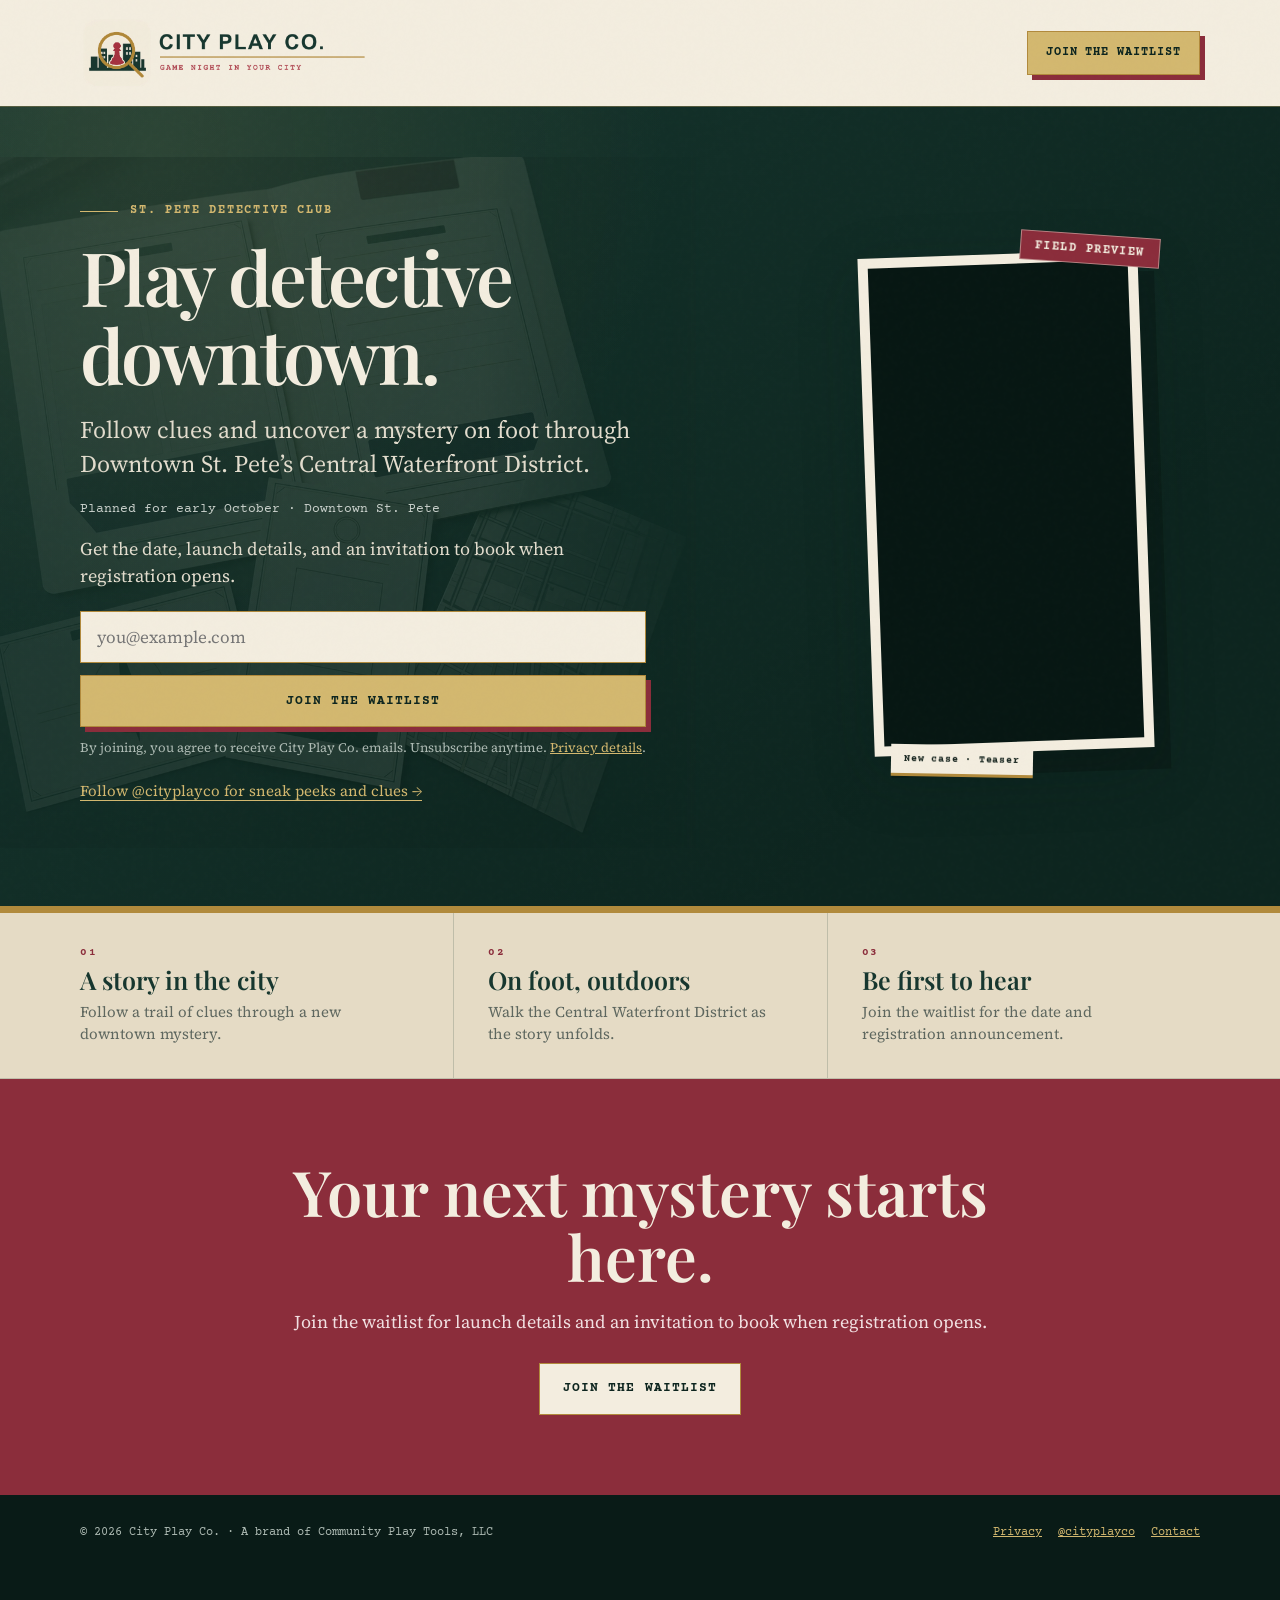
==== commit 4f9be5dd: "Refine main-domain waitlist signup and analytics" ====
--- a/index.html
+++ b/index.html
@@ -3,21 +3,21 @@
 <head>
   <meta charset="utf-8">
   <meta name="viewport" content="width=device-width, initial-scale=1">
-  <title>St. Pete Detective Club | City Play Co.</title>
-  <meta name="description" content="Play detective downtown with City Play Co. Join a hosted, on-foot mystery game through downtown St. Pete on July 31, 2026.">
+  <title>Play Detective Downtown | City Play Co.</title>
+  <meta name="description" content="Play detective downtown. A new outdoor walking mystery is planned for Downtown St. Pete's Central Waterfront District in early October.">
   <meta name="robots" content="index, follow, max-image-preview:large">
   <meta name="theme-color" content="#102c25">
   <meta property="og:type" content="website">
-  <meta property="og:title" content="St. Pete Detective Club — Play Detective Downtown">
-  <meta property="og:description" content="A hosted, on-foot mystery game through downtown St. Pete. Come solo or bring your crew.">
+  <meta property="og:title" content="Play Detective Downtown | City Play Co.">
+  <meta property="og:description" content="A new outdoor walking mystery is planned for Downtown St. Pete's Central Waterfront District in early October.">
   <meta property="og:image" content="https://cityplayco.com/assets/social-card.png">
   <meta property="og:image:width" content="1200">
   <meta property="og:image:height" content="630">
   <meta property="og:image:alt" content="City Play Co. presents St. Pete Detective Club — Case No. 001">
   <meta property="og:url" content="https://cityplayco.com/">
   <meta name="twitter:card" content="summary_large_image">
-  <meta name="twitter:title" content="St. Pete Detective Club — Play Detective Downtown">
-  <meta name="twitter:description" content="A hosted, on-foot mystery game through downtown St. Pete.">
+  <meta name="twitter:title" content="Play Detective Downtown | City Play Co.">
+  <meta name="twitter:description" content="A new outdoor walking mystery is planned for Downtown St. Pete's Central Waterfront District in early October.">
   <meta name="twitter:image" content="https://cityplayco.com/assets/social-card.png">
   <link rel="canonical" href="https://cityplayco.com/">
   <link rel="icon" href="assets/city-play-co-mark.svg" type="image/svg+xml">
@@ -37,37 +37,6 @@
         "url": "https://cityplayco.com/",
         "logo": "https://cityplayco.com/assets/city-play-co-profile.png",
         "sameAs": ["https://www.instagram.com/cityplayco/"]
-      },
-      {
-        "@type": "Event",
-        "@id": "https://cityplayco.com/#event",
-        "name": "St. Pete Detective Club: Case No. 001",
-        "description": "A live, hosted detective game for adults in downtown St. Pete. Small teams follow clues, examine evidence, solve a fictional case, and return for the reveal.",
-        "startDate": "2026-07-31T20:00:00-04:00",
-        "endDate": "2026-07-31T22:00:00-04:00",
-        "doorTime": "2026-07-31T19:00:00-04:00",
-        "eventStatus": "https://schema.org/EventScheduled",
-        "eventAttendanceMode": "https://schema.org/OfflineEventAttendanceMode",
-        "url": "https://cityplayco.ticketspice.com/city-play-co-presents-st-pete-detective-club",
-        "image": ["https://cityplayco.com/assets/social-card.png"],
-        "typicalAgeRange": "21+",
-        "location": {
-          "@type": "Place",
-          "name": "Downtown St. Petersburg",
-          "address": {
-            "@type": "PostalAddress",
-            "addressLocality": "St. Petersburg",
-            "addressRegion": "FL",
-            "addressCountry": "US"
-          }
-        },
-        "organizer": {"@id": "https://cityplayco.com/#organization"},
-        "offers": {
-          "@type": "Offer",
-          "url": "https://cityplayco.ticketspice.com/city-play-co-presents-st-pete-detective-club",
-          "priceCurrency": "USD",
-          "availability": "https://schema.org/LimitedAvailability"
-        }
       }
     ]
   }
@@ -445,6 +414,21 @@
       .mobile-cta .button { width: 100%; min-height: 47px; }
     }
 
+    .hero-signup { margin-top: 22px; scroll-margin-top: 24px; }
+    .waitlist-promise { color: #e2dccd; margin: 16px 0 0; font-size: 18px; }
+    .hero-signup .signup { grid-template-columns: 1fr; }
+    .hero-signup .signup .button { width: 100%; cursor: pointer; }
+    .instagram-link { font-size: 15px; margin: 22px 0 0; color: var(--gold-light); }
+    .instagram-link a { text-underline-offset: 4px; }
+    .join-success .instagram-link { color: var(--gold-light); }
+    .mobile-cta.is-hidden { display: none; }
+    @media (max-width: 620px) {
+      .masthead { gap: 12px; }
+      .wordmark { width: min(185px, 46vw); }
+      .header-cta { letter-spacing: .03em; padding-inline: 9px; }
+      .hero-grid { padding-top: 14px; }
+      .hero-copy { padding-top: 20px; }
+    }
     @media (prefers-reduced-motion: reduce) {
       html { scroll-behavior: auto; }
       *, *::before, *::after { transition-duration: .01ms !important; }
@@ -457,20 +441,39 @@
 
   <header class="wrap masthead">
     <img class="wordmark" src="assets/city-play-co-wordmark.svg" width="1000" height="240" alt="City Play Co. — Game night in your city">
-    <a class="button header-cta js-register" href="https://cityplayco.ticketspice.com/city-play-co-presents-st-pete-detective-club">Get tickets</a>
+    <a class="button header-cta js-join" data-placement="header" href="#join">Join the waitlist</a>
   </header>
 
   <main id="main-content">
     <section class="hero">
       <div class="wrap hero-grid">
         <div class="hero-copy">
-          <p class="eyebrow">St. Pete Detective Club · Case 001</p>
+          <p class="eyebrow">St. Pete Detective Club</p>
           <h1>Play detective downtown.</h1>
-          <p class="dek">A hosted, on-foot mystery game through downtown St. Pete. Follow clues, crack the case, and meet your crew along the way.</p>
-          <div class="hero-actions">
-            <a class="button js-register" href="https://cityplayco.ticketspice.com/city-play-co-presents-st-pete-detective-club">Get tickets for July 31</a>
+          <p class="dek">Follow clues and uncover a mystery on foot through Downtown St. Pete’s Central Waterfront District.</p>
+          <p class="micro">Planned for early October · Downtown St. Pete</p>
+          <p class="waitlist-promise">Get the date, launch details, and an invitation to book when registration opens.</p>
+        <div id="join" class="hero-signup">
+        <div id="mlb2-43858234" class="ml-form-embedContainer ml-subscribe-form ml-subscribe-form-43858234">
+          <div class="row-form">
+            <form class="signup ml-block-form" action="https://assets.mailerlite.com/jsonp/2516137/forms/193256915046761884/subscribe" method="post" target="_blank">
+              <label for="signup-email">Email address</label>
+              <input id="signup-email" name="fields[email]" type="email" autocomplete="email" placeholder="you@example.com" required>
+              <input type="hidden" name="ml-submit" value="1">
+              <input type="hidden" name="anticsrf" value="true">
+              <button class="button primary" type="submit">Join the waitlist</button>
+              <button class="button loading" type="button" disabled aria-label="Joining the list"><span class="ml-form-embedSubmitLoad" aria-hidden="true"></span></button>
+            </form>
+            <p class="signup-note">By joining, you agree to receive City Play Co. emails. Unsubscribe anytime. <a href="privacy.html">Privacy details</a>.</p>
           </div>
-          <p class="micro">Friday, July 31 · 21+ · Solo players welcome · Downtown St. Pete</p>
+          <div class="row-success join-success" style="display: none" role="status" aria-live="polite">
+            <h2>One more step: confirm your email.</h2>
+            <p>Check your inbox for an email from City Play Co. and click the confirmation link to finish joining the waitlist. Don’t see it? Check spam or Promotions.</p>
+            <p class="instagram-link"><a class="js-instagram" data-placement="signup_success" href="https://www.instagram.com/cityplayco/" target="_blank" rel="noopener">Follow @cityplayco for sneak peeks and clues →</a></p>
+          </div>
+        </div>
+        </div>
+          <p class="instagram-link signup-instagram"><a class="js-instagram" data-placement="hero" href="https://www.instagram.com/cityplayco/" target="_blank" rel="noopener">Follow @cityplayco for sneak peeks and clues →</a></p>
         </div>
 
         <figure class="teaser-video">
@@ -483,7 +486,7 @@
               referrerpolicy="strict-origin-when-cross-origin"
               allowfullscreen></iframe>
           </div>
-          <figcaption>Case No. 001 · Teaser</figcaption>
+          <figcaption>New case · Teaser</figcaption>
         </figure>
       </div>
     </section>
@@ -492,72 +495,46 @@
       <div class="wrap confidence-grid">
         <div class="confidence-item">
           <span class="confidence-number">01</span>
-          <strong>Come solo or together</strong>
-          <span>We make joining a crew easy.</span>
+          <strong>A story in the city</strong>
+          <span>Follow a trail of clues through a new downtown mystery.</span>
         </div>
         <div class="confidence-item">
           <span class="confidence-number">02</span>
-          <strong>Hosted teams of 3–6</strong>
-          <span>We handle the introductions and setup.</span>
+          <strong>On foot, outdoors</strong>
+          <span>Walk the Central Waterfront District as the story unfolds.</span>
         </div>
         <div class="confidence-item">
           <span class="confidence-number">03</span>
-          <strong>Downtown is the game board</strong>
-          <span>Follow the trail on foot through St. Pete.</span>
+          <strong>Be first to hear</strong>
+          <span>Join the waitlist for the date and registration announcement.</span>
         </div>
       </div>
     </section>
 
     <section class="closing">
       <div class="wrap">
-        <h2>The case is open.<br>Your crew is waiting.</h2>
-        <p>All event details, current availability, and secure checkout are on TicketSpice.</p>
-        <a class="button js-register" href="https://cityplayco.ticketspice.com/city-play-co-presents-st-pete-detective-club">Open the case & get tickets</a>
+        <h2>Your next mystery starts here.</h2>
+        <p>Join the waitlist for launch details and an invitation to book when registration opens.</p>
+        <a class="button js-join" data-placement="closing" href="#join">Join the waitlist</a>
       </div>
     </section>
 
-    <section class="community" id="join">
-      <div class="wrap community-grid">
-        <div>
-          <p class="section-label">Can’t make this case?</p>
-          <h2>Get invited to the next one.</h2>
-          <p class="community-copy">New games, first ticket access, and the occasional clue. No clutter.</p>
-        </div>
-        <div id="mlb2-43858234" class="ml-form-embedContainer ml-subscribe-form ml-subscribe-form-43858234">
-          <div class="row-form">
-            <form class="signup ml-block-form" action="https://assets.mailerlite.com/jsonp/2516137/forms/193256915046761884/subscribe" method="post" target="_blank">
-              <label for="signup-email">Email address</label>
-              <input id="signup-email" name="fields[email]" type="email" autocomplete="email" placeholder="you@example.com" required>
-              <input type="hidden" name="ml-submit" value="1">
-              <input type="hidden" name="anticsrf" value="true">
-              <button class="button primary" type="submit">Join the list</button>
-              <button class="button loading" type="button" disabled aria-label="Joining the list"><span class="ml-form-embedSubmitLoad" aria-hidden="true"></span></button>
-            </form>
-            <p class="signup-note">By joining, you agree to receive City Play Co. emails. Unsubscribe anytime. <a href="privacy.html">Privacy details</a>.</p>
-          </div>
-          <div class="row-success join-success" style="display: none" role="status" aria-live="polite">
-            <h2>You’re in the club.</h2>
-            <p>Watch your inbox for the next case.</p>
-          </div>
-        </div>
-      </div>
-    </section>
+
   </main>
 
   <footer>
     <div class="wrap footer-inner">
       <span>© 2026 City Play Co. · A brand of Community Play Tools, LLC</span>
       <div class="footer-links">
-        <a href="event-terms.html">Event terms</a>
         <a href="privacy.html">Privacy</a>
-        <a href="https://www.instagram.com/cityplayco/" target="_blank" rel="noopener">@cityplayco</a>
+        <a class="js-instagram" data-placement="footer" href="https://www.instagram.com/cityplayco/" target="_blank" rel="noopener">@cityplayco</a>
         <a href="mailto:ryan@communityplaytools.com">Contact</a>
       </div>
     </div>
   </footer>
 
   <div class="mobile-cta">
-    <a class="button js-register" href="https://cityplayco.ticketspice.com/city-play-co-presents-st-pete-detective-club">Get tickets for July 31</a>
+    <a class="button js-join" data-placement="mobile" href="#join">Join the waitlist</a>
   </div>
 
   <script>
@@ -566,6 +543,8 @@
       if (!container) return;
       container.querySelector(".row-form").style.display = "none";
       container.querySelector(".row-success").style.display = "block";
+      document.querySelector(".signup-instagram").hidden = true;
+      track("cityplayco_mailing_list_success", "hero");
     }
   </script>
   <script src="https://groot.mailerlite.com/js/w/webforms.min.js?v83147fa8ce2d95cb73ece7f28b469519" type="text/javascript"></script>
@@ -574,46 +553,61 @@
   </script>
   <script>
     const EVENT_CONFIG = {
-      supabaseUrl: "https://nzcogxjcihgtevjiuipf.supabase.co",
-      supabaseKey: "sb_publishable_QSItD0zcm6RsrKFsFTTRfw_RKNghv2p"
+      supabaseUrl: "https://fqgnfjmhxwtvxzvfjqhh.supabase.co",
+      supabaseKey: "sb_publishable_wx7Dccru1aSwFjz3TQO95Q_tNWC3-iW"
     };
 
     const sessionId = (() => {
-      const key = "spdc_session";
-      let value = sessionStorage.getItem(key);
-      if (!value) {
-        value = (crypto.randomUUID ? crypto.randomUUID() : `${Date.now()}-${Math.random()}`);
+      const createId = () => globalThis.crypto?.randomUUID?.() || `${Date.now()}-${Math.random()}`;
+      try {
+        const key = "cityplayco_session";
+        const value = sessionStorage.getItem(key) || createId();
         sessionStorage.setItem(key, value);
-      }
-      return value;
+        return value;
+      } catch { return createId(); }
     })();
 
-    function track(event) {
-      fetch(`${EVENT_CONFIG.supabaseUrl}/rest/v1/speakeasy_events`, {
+    function track(event, placement = null) {
+      // Local previews must not inflate the production funnel.
+      if (!["cityplayco.com", "www.cityplayco.com"].includes(location.hostname)) return;
+      const campaign = new URLSearchParams();
+      const params = new URLSearchParams(location.search);
+      ["utm_source", "utm_medium", "utm_campaign", "utm_content", "utm_term"].forEach((key) => {
+        if (params.has(key)) campaign.set(key, params.get(key).slice(0, 200));
+      });
+      let referrer = null;
+      try { referrer = document.referrer ? new URL(document.referrer).origin : null; } catch {}
+      fetch(`${EVENT_CONFIG.supabaseUrl}/rest/v1/cityplayco_site_events`, {
         method: "POST",
         keepalive: true,
         headers: {
           apikey: EVENT_CONFIG.supabaseKey,
-          Authorization: `Bearer ${EVENT_CONFIG.supabaseKey}`,
           "Content-Type": "application/json",
           Prefer: "return=minimal"
         },
-        body: JSON.stringify({
-          event,
-          price: null,
-          utm: location.search || "(none)",
-          session_id: sessionId,
-          referrer: document.referrer || null
-        })
-      }).catch(() => {});
-    }
-
-    document.querySelectorAll(".js-register").forEach((link) => {
-      link.addEventListener("click", () => track("cityplayco_ticketspice_click"));
+        body: JSON.stringify({ event, placement, utm: campaign.toString() || "(none)", session_id: sessionId, referrer })
+      }).then((response) => {
+        if (!response.ok) console.warn("City Play Co. analytics request failed:", response.status);
+      }).catch(() => console.warn("City Play Co. analytics request could not be sent."));
+    }
+
+    document.querySelectorAll(".js-join").forEach((link) => {
+      link.addEventListener("click", () => {
+        track("cityplayco_mailing_list_cta_click", link.dataset.placement);
+        const email = document.querySelector("#signup-email");
+        if (email && email.getClientRects().length) email.focus({ preventScroll: true });
+      });
+    });
+    document.querySelectorAll(".js-instagram").forEach((link) => {
+      link.addEventListener("click", () => track("cityplayco_instagram_click", link.dataset.placement));
     });
     document.querySelector(".ml-block-form")?.addEventListener("submit", () => {
-      track("cityplayco_mailing_list_intent");
+      track("cityplayco_mailing_list_intent", "hero");
     });
+    const signupObserver = new IntersectionObserver(([entry]) => {
+      document.querySelector(".mobile-cta").classList.toggle("is-hidden", entry.isIntersecting);
+    });
+    signupObserver.observe(document.querySelector("#join"));
     track("cityplayco_page_view");
   </script>
 </body>
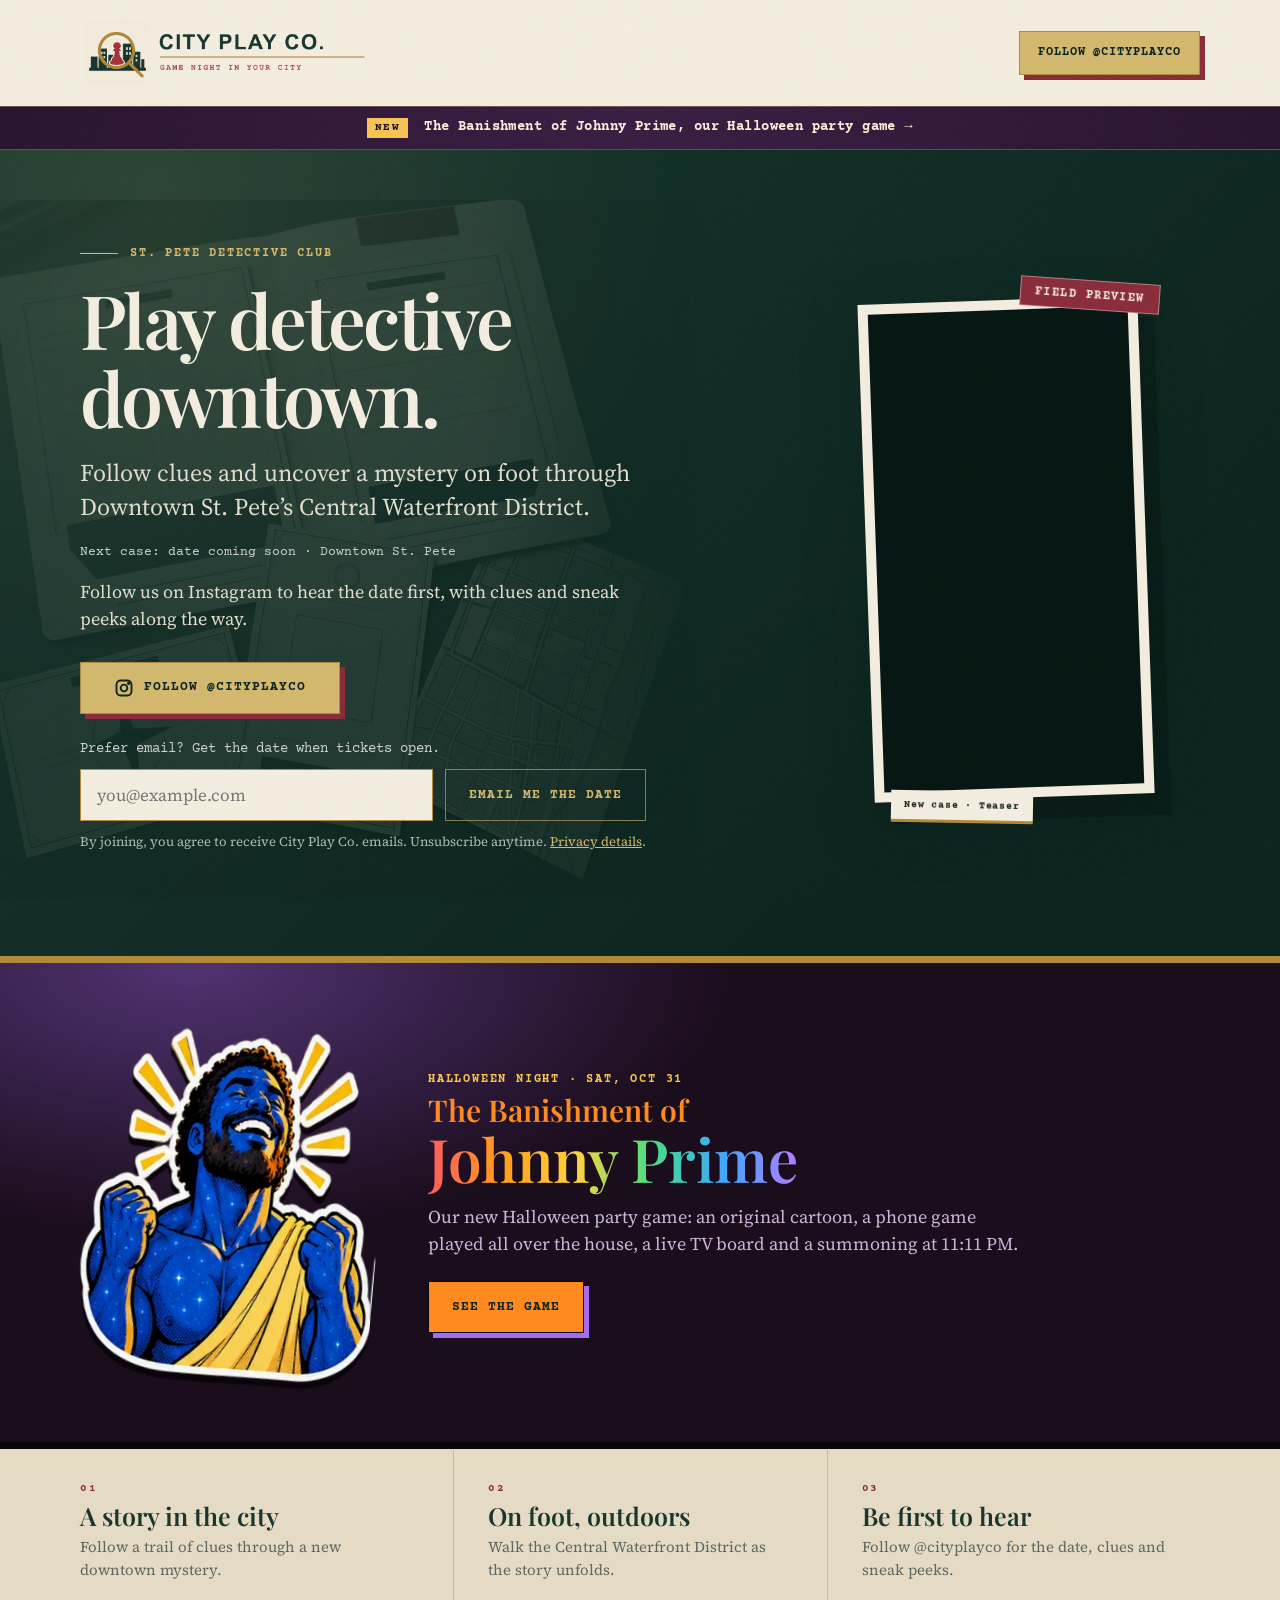
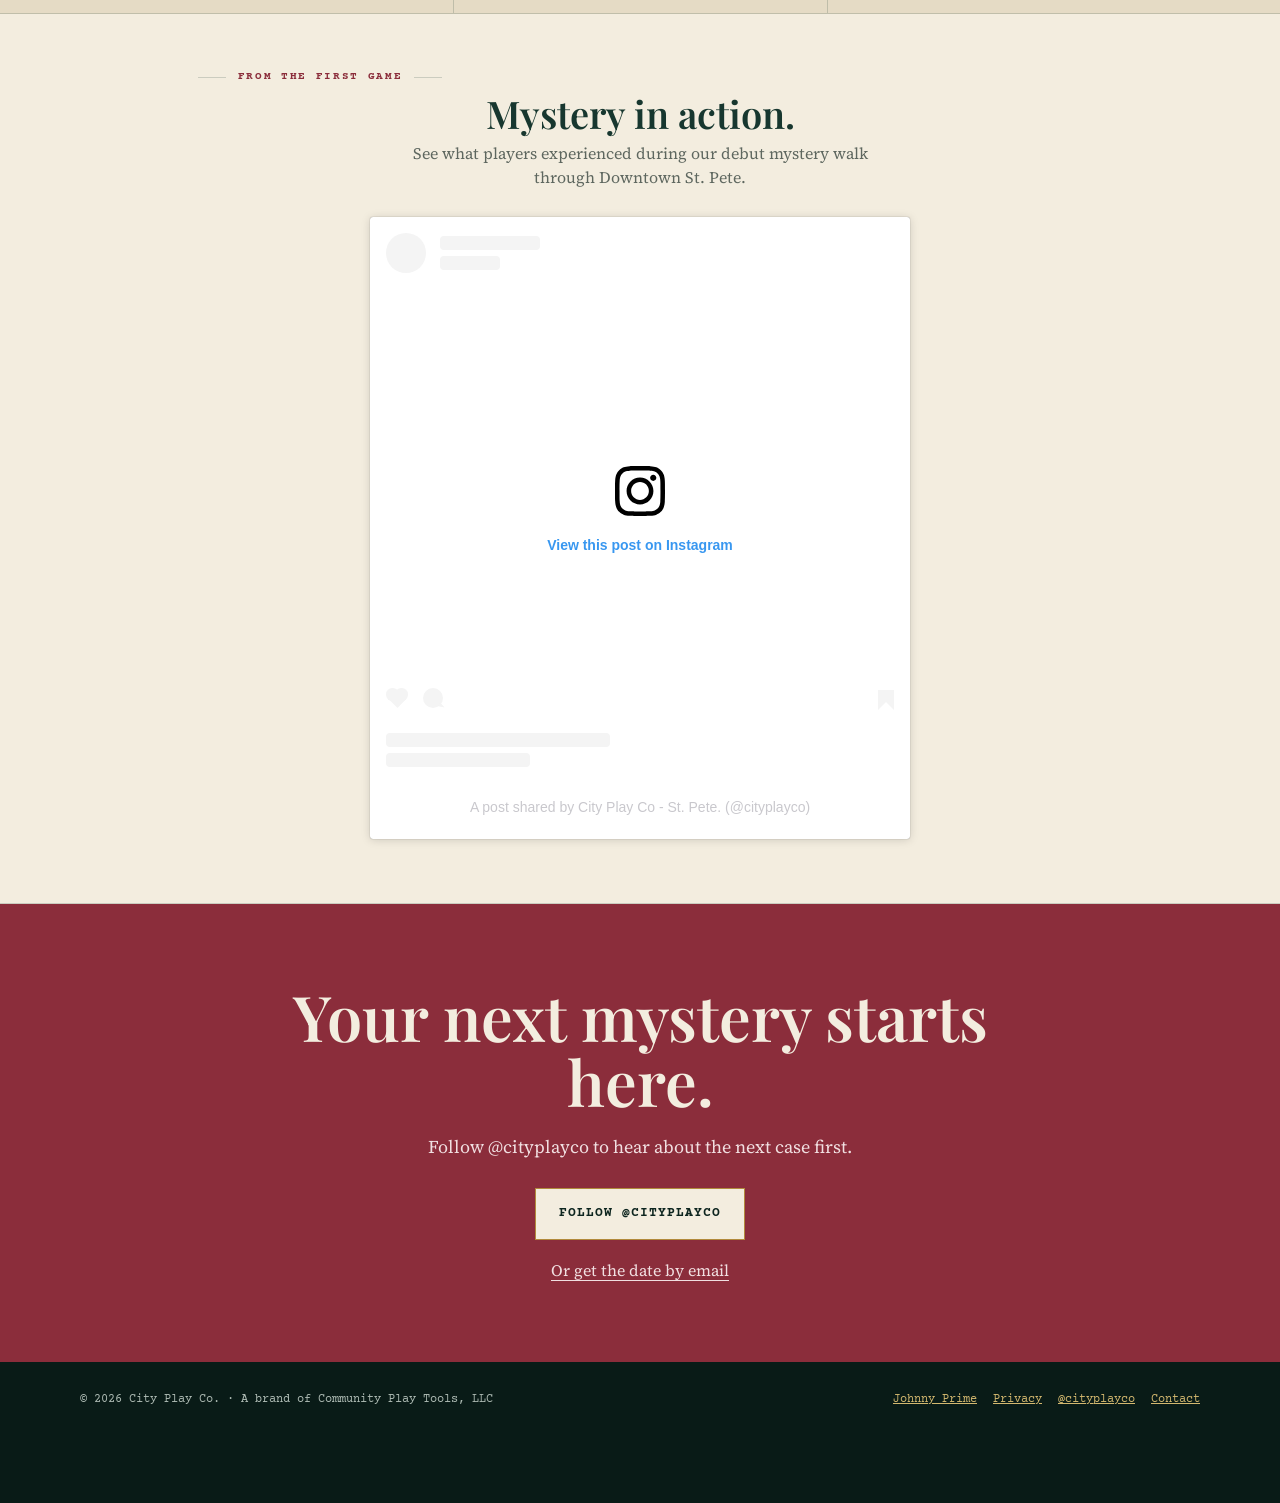
==== commit 1745bcc9: "Add Johnny Prime Halloween promo page; home page leads with Instagram and features both games - john" ====
--- a/index.html
+++ b/index.html
@@ -4,12 +4,12 @@
   <meta charset="utf-8">
   <meta name="viewport" content="width=device-width, initial-scale=1">
   <title>Play Detective Downtown | City Play Co.</title>
-  <meta name="description" content="Play detective downtown. A new outdoor walking mystery is planned for Downtown St. Pete's Central Waterfront District in early October.">
+  <meta name="description" content="Play detective downtown. City Play Co. makes live city games in St. Pete. The next St. Pete Detective Club case is coming soon. Follow @cityplayco to hear the date first.">
   <meta name="robots" content="index, follow, max-image-preview:large">
   <meta name="theme-color" content="#102c25">
   <meta property="og:type" content="website">
   <meta property="og:title" content="Play Detective Downtown | City Play Co.">
-  <meta property="og:description" content="A new outdoor walking mystery is planned for Downtown St. Pete's Central Waterfront District in early October.">
+  <meta property="og:description" content="Live city games in St. Pete. The next St. Pete Detective Club case is coming soon, and Johnny Prime is our new Halloween party game.">
   <meta property="og:image" content="https://cityplayco.com/assets/social-card.png">
   <meta property="og:image:width" content="1200">
   <meta property="og:image:height" content="630">
@@ -17,7 +17,7 @@
   <meta property="og:url" content="https://cityplayco.com/">
   <meta name="twitter:card" content="summary_large_image">
   <meta name="twitter:title" content="Play Detective Downtown | City Play Co.">
-  <meta name="twitter:description" content="A new outdoor walking mystery is planned for Downtown St. Pete's Central Waterfront District in early October.">
+  <meta name="twitter:description" content="Live city games in St. Pete. The next St. Pete Detective Club case is coming soon, and Johnny Prime is our new Halloween party game.">
   <meta name="twitter:image" content="https://cityplayco.com/assets/social-card.png">
   <link rel="canonical" href="https://cityplayco.com/">
   <link rel="icon" href="assets/city-play-co-mark.svg" type="image/svg+xml">
@@ -429,6 +429,87 @@
       .hero-grid { padding-top: 14px; }
       .hero-copy { padding-top: 20px; }
     }
+
+    .social-proof {
+      padding: 56px 0 64px;
+      background: var(--paper);
+      border-bottom: 1px solid var(--line);
+    }
+    .social-proof-header {
+      text-align: center;
+      margin-bottom: 28px;
+    }
+    .social-proof-header .section-label {
+      display: flex;
+      align-items: center;
+      justify-content: center;
+      gap: 12px;
+      margin: 0 0 10px;
+      color: var(--wine);
+      font: 700 11px/1.2 var(--mono);
+      letter-spacing: .15em;
+      text-transform: uppercase;
+    }
+    .social-proof-header .section-label::before,
+    .social-proof-header .section-label::after {
+      content: "";
+      width: 28px;
+      height: 1px;
+      background: var(--line);
+    }
+    .social-proof-header h2 {
+      margin: 0;
+      font-size: clamp(28px, 4vw, 38px);
+      color: var(--forest);
+    }
+    .social-proof-header p {
+      margin: 8px auto 0;
+      max-width: 480px;
+      color: var(--muted);
+      font-size: 16px;
+    }
+    .instagram-embed-wrap {
+      display: flex;
+      justify-content: center;
+    }
+    .instagram-embed-wrap blockquote.instagram-media {
+      margin: 0 auto !important;
+      width: 100% !important;
+      max-width: 540px !important;
+      min-width: 0 !important;
+    }
+    @media (max-width: 620px) {
+      .social-proof { padding: 44px 0 52px; }
+      .social-proof-header { margin-bottom: 20px; }
+    }
+
+    /* Oct 27: Instagram first, email second; Johnny Prime feature */
+    .now-strip { display: block; padding: 11px 16px; text-align: center; text-decoration: none; color: #fbefd9;
+      background: linear-gradient(90deg, #2a1530, #3a1f43 50%, #2a1530); border-top: 1px solid rgba(211,184,111,.35);
+      font: 700 14px/1.4 var(--mono); letter-spacing: .03em; }
+    .now-strip:hover, .now-strip:focus-visible { background: #3a1f43; }
+    .now-tag { display: inline-block; margin-right: 8px; padding: 2px 8px; color: #1a0d1c; background: #f6c453; font-size: 11px; letter-spacing: .12em; text-transform: uppercase; }
+    .ig-button { gap: 10px; min-width: 260px; }
+    .ig-button svg { width: 20px; height: 20px; flex: none; }
+    .email-alt { margin: 26px 0 10px; color: #cbd2cd; font: 400 14px/1.4 var(--mono); }
+    .hero-signup { margin-top: 0; }
+    .hero-signup .signup { grid-template-columns: 1fr auto; }
+    .email-button { background: transparent; color: var(--gold-light); box-shadow: none; border-color: rgba(211,184,111,.6); }
+    .email-button:hover, .email-button:focus-visible { background: rgba(211,184,111,.12); box-shadow: none; transform: none; }
+    .closing-alt { margin: 18px 0 0 !important; font-size: 16px; }
+    .closing-alt a { color: #f1dfe1; text-underline-offset: 4px; }
+    .johnny { color: #fbefd9; background: radial-gradient(60% 80% at 15% 0%, rgba(164,108,245,.4), transparent 70%), #1a0d1c; border-bottom: 7px solid #0a040b; }
+    .johnny-grid { display: grid; grid-template-columns: 300px 1fr; gap: 48px; align-items: center; padding: 56px 0; }
+    .johnny-art img { width: 100%; transform: rotate(5deg); filter: drop-shadow(0 7px 0 #0a040b); }
+    .johnny-kicker { margin: 0 0 8px; color: #f6c453; font: 700 12px/1.3 var(--mono); letter-spacing: .15em; text-transform: uppercase; }
+    .johnny h2 { margin: 0; font-size: clamp(38px, 5vw, 60px); }
+    .johnny-small { display: block; font-size: .5em; color: #ff8a1f; }
+    .johnny-rainbow { background: linear-gradient(90deg, #ff5a5f, #ff9f1c, #ffd23f, #4ade80, #3fa7ff, #b47cff); -webkit-background-clip: text; background-clip: text; color: transparent; }
+    .johnny-copy { max-width: 600px; margin: 14px 0 24px; color: #cbb6d8; }
+    .johnny-button { background: #ff8a1f; border-color: #0a040b; box-shadow: 5px 5px 0 #a46cf5; }
+    .johnny-button:hover, .johnny-button:focus-visible { background: #ff9f3f; box-shadow: 3px 3px 0 #a46cf5; }
+    @media (max-width: 820px) { .johnny-grid { grid-template-columns: 1fr; gap: 24px; padding: 44px 0 52px; } .johnny-art { width: min(220px, 60vw); } }
+    @media (max-width: 620px) { .ig-button, .johnny-button { width: 100%; min-width: 0; } .hero-signup .signup { grid-template-columns: 1fr; } .now-strip { font-size: 13px; } }
     @media (prefers-reduced-motion: reduce) {
       html { scroll-behavior: auto; }
       *, *::before, *::after { transition-duration: .01ms !important; }
@@ -441,18 +522,21 @@
 
   <header class="wrap masthead">
     <img class="wordmark" src="assets/city-play-co-wordmark.svg" width="1000" height="240" alt="City Play Co. — Game night in your city">
-    <a class="button header-cta js-join" data-placement="header" href="#join">Join the waitlist</a>
+    <a class="button header-cta js-instagram" data-placement="header" href="https://www.instagram.com/cityplayco/" target="_blank" rel="noopener">Follow @cityplayco</a>
   </header>
 
   <main id="main-content">
+    <a class="now-strip" href="/johnny_halloween/"><span class="now-tag">New</span> The Banishment of Johnny Prime, our Halloween party game <span aria-hidden="true">→</span></a>
     <section class="hero">
       <div class="wrap hero-grid">
         <div class="hero-copy">
           <p class="eyebrow">St. Pete Detective Club</p>
           <h1>Play detective downtown.</h1>
           <p class="dek">Follow clues and uncover a mystery on foot through Downtown St. Pete’s Central Waterfront District.</p>
-          <p class="micro">Planned for early October · Downtown St. Pete</p>
-          <p class="waitlist-promise">Get the date, launch details, and an invitation to book when registration opens.</p>
+          <p class="micro">Next case: date coming soon · Downtown St. Pete</p>
+          <p class="waitlist-promise">Follow us on Instagram to hear the date first, with clues and sneak peeks along the way.</p>
+          <div class="hero-actions"><a class="button ig-button js-instagram" data-placement="hero" href="https://www.instagram.com/cityplayco/" target="_blank" rel="noopener"><svg viewBox="0 0 24 24" fill="none" stroke="currentColor" stroke-width="2.25" stroke-linecap="round" stroke-linejoin="round" aria-hidden="true"><rect x="3" y="3" width="18" height="18" rx="5"/><circle cx="12" cy="12" r="4"/><circle cx="17.5" cy="6.5" r=".8" fill="currentColor"/></svg>Follow @cityplayco</a></div>
+          <p class="email-alt">Prefer email? Get the date when tickets open.</p>
         <div id="join" class="hero-signup">
         <div id="mlb2-43858234" class="ml-form-embedContainer ml-subscribe-form ml-subscribe-form-43858234">
           <div class="row-form">
@@ -461,19 +545,18 @@
               <input id="signup-email" name="fields[email]" type="email" autocomplete="email" placeholder="you@example.com" required>
               <input type="hidden" name="ml-submit" value="1">
               <input type="hidden" name="anticsrf" value="true">
-              <button class="button primary" type="submit">Join the waitlist</button>
+              <button class="button primary email-button" type="submit">Email me the date</button>
               <button class="button loading" type="button" disabled aria-label="Joining the list"><span class="ml-form-embedSubmitLoad" aria-hidden="true"></span></button>
             </form>
             <p class="signup-note">By joining, you agree to receive City Play Co. emails. Unsubscribe anytime. <a href="privacy.html">Privacy details</a>.</p>
           </div>
           <div class="row-success join-success" style="display: none" role="status" aria-live="polite">
             <h2>One more step: confirm your email.</h2>
-            <p>Check your inbox for an email from City Play Co. and click the confirmation link to finish joining the waitlist. Don’t see it? Check spam or Promotions.</p>
+            <p>Check your inbox for an email from City Play Co. and click the confirmation link to finish joining the list. Don’t see it? Check spam or Promotions.</p>
             <p class="instagram-link"><a class="js-instagram" data-placement="signup_success" href="https://www.instagram.com/cityplayco/" target="_blank" rel="noopener">Follow @cityplayco for sneak peeks and clues →</a></p>
           </div>
         </div>
         </div>
-          <p class="instagram-link signup-instagram"><a class="js-instagram" data-placement="hero" href="https://www.instagram.com/cityplayco/" target="_blank" rel="noopener">Follow @cityplayco for sneak peeks and clues →</a></p>
         </div>
 
         <figure class="teaser-video">
@@ -491,6 +574,18 @@
       </div>
     </section>
 
+    <section class="johnny" aria-labelledby="johnny-title">
+      <div class="wrap johnny-grid">
+        <a class="johnny-art" href="/johnny_halloween/" tabindex="-1" aria-hidden="true"><img src="johnny_halloween/img/hero-prime-cheer.webp" width="400" height="367" alt="" loading="lazy"></a>
+        <div>
+          <p class="johnny-kicker">Halloween night · Sat, Oct 31</p>
+          <h2 id="johnny-title"><span class="johnny-small">The Banishment of</span> <span class="johnny-rainbow">Johnny Prime</span></h2>
+          <p class="johnny-copy">Our new Halloween party game: an original cartoon, a phone game played all over the house, a live TV board and a summoning at 11:11 PM.</p>
+          <a class="button johnny-button" href="/johnny_halloween/">See the game</a>
+        </div>
+      </div>
+    </section>
+
     <section class="confidence" aria-label="What to expect">
       <div class="wrap confidence-grid">
         <div class="confidence-item">
@@ -506,7 +601,20 @@
         <div class="confidence-item">
           <span class="confidence-number">03</span>
           <strong>Be first to hear</strong>
-          <span>Join the waitlist for the date and registration announcement.</span>
+          <span>Follow @cityplayco for the date, clues and sneak peeks.</span>
+        </div>
+      </div>
+    </section>
+
+    <section class="social-proof" aria-label="From the first game">
+      <div class="wrap">
+        <div class="social-proof-header">
+          <p class="section-label">From the First Game</p>
+          <h2>Mystery in action.</h2>
+          <p>See what players experienced during our debut mystery walk through Downtown St. Pete.</p>
+        </div>
+        <div class="instagram-embed-wrap">
+          <blockquote class="instagram-media" data-instgrm-captioned data-instgrm-permalink="https://www.instagram.com/reel/Dbe_CSUvw7O/?utm_source=ig_embed&amp;utm_campaign=loading" data-instgrm-version="14" style=" background:#FFF; border:0; border-radius:3px; box-shadow:0 0 1px 0 rgba(0,0,0,0.5),0 1px 10px 0 rgba(0,0,0,0.15); margin: 1px; max-width:540px; min-width:326px; padding:0; width:99.375%; width:-webkit-calc(100% - 2px); width:calc(100% - 2px);"><div style="padding:16px;"> <a href="https://www.instagram.com/reel/Dbe_CSUvw7O/?utm_source=ig_embed&amp;utm_campaign=loading" style=" background:#FFFFFF; line-height:0; padding:0 0; text-align:center; text-decoration:none; width:100%;" target="_blank"> <div style=" display: flex; flex-direction: row; align-items: center;"> <div style="background-color: #F4F4F4; border-radius: 50%; flex-grow: 0; height: 40px; margin-right: 14px; width: 40px;"></div> <div style="display: flex; flex-direction: column; flex-grow: 1; justify-content: center;"> <div style=" background-color: #F4F4F4; border-radius: 4px; flex-grow: 0; height: 14px; margin-bottom: 6px; width: 100px;"></div> <div style=" background-color: #F4F4F4; border-radius: 4px; flex-grow: 0; height: 14px; width: 60px;"></div></div></div><div style="padding: 19% 0;"></div> <div style="display:block; height:50px; margin:0 auto 12px; width:50px;"><svg width="50px" height="50px" viewBox="0 0 60 60" version="1.1" xmlns="https://www.w3.org/2000/svg" xmlns:xlink="https://www.w3.org/1999/xlink"><g stroke="none" stroke-width="1" fill="none" fill-rule="evenodd"><g transform="translate(-511.000000, -20.000000)" fill="#000000"><g><path d="M556.869,30.41 C554.814,30.41 553.148,32.076 553.148,34.131 C553.148,36.186 554.814,37.852 556.869,37.852 C558.924,37.852 560.59,36.186 560.59,34.131 C560.59,32.076 558.924,30.41 556.869,30.41 M541,60.657 C535.114,60.657 530.342,55.887 530.342,50 C530.342,44.114 535.114,39.342 541,39.342 C546.887,39.342 551.658,44.114 551.658,50 C551.658,55.887 546.887,60.657 541,60.657 M541,33.886 C532.1,33.886 524.886,41.1 524.886,50 C524.886,58.899 532.1,66.113 541,66.113 C549.9,66.113 557.115,58.899 557.115,50 C557.115,41.1 549.9,33.886 541,33.886 M565.378,62.101 C565.244,65.022 564.756,66.606 564.346,67.663 C563.803,69.06 563.154,70.057 562.106,71.106 C561.058,72.155 560.06,72.803 558.662,73.347 C557.607,73.757 556.021,74.244 553.102,74.378 C549.944,74.521 548.997,74.552 541,74.552 C533.003,74.552 532.056,74.521 528.898,74.378 C525.979,74.244 524.393,73.757 523.338,73.347 C521.94,72.803 520.942,72.155 519.894,71.106 C518.846,70.057 518.197,69.06 517.654,67.663 C517.244,66.606 516.755,65.022 516.623,62.101 C516.479,58.943 516.448,57.996 516.448,50 C516.448,42.003 516.479,41.056 516.623,37.899 C516.755,34.978 517.244,33.391 517.654,32.338 C518.197,30.938 518.846,29.942 519.894,28.894 C520.942,27.846 521.94,27.196 523.338,26.654 C524.393,26.244 525.979,25.756 528.898,25.623 C532.057,25.479 533.004,25.448 541,25.448 C548.997,25.448 549.943,25.479 553.102,25.623 C556.021,25.756 557.607,26.244 558.662,26.654 C560.06,27.196 561.058,27.846 562.106,28.894 C563.154,29.942 563.803,30.938 564.346,32.338 C564.756,33.391 565.244,34.978 565.378,37.899 C565.522,41.056 565.552,42.003 565.552,50 C565.552,57.996 565.522,58.943 565.378,62.101 M570.82,37.631 C570.674,34.438 570.167,32.258 569.425,30.349 C568.659,28.377 567.633,26.702 565.965,25.035 C564.297,23.368 562.623,22.342 560.652,21.575 C558.743,20.834 556.562,20.326 553.369,20.18 C550.169,20.033 549.148,20 541,20 C532.853,20 531.831,20.033 528.631,20.18 C525.438,20.326 523.257,20.834 521.349,21.575 C519.376,22.342 517.703,23.368 516.035,25.035 C514.368,26.702 513.342,28.377 512.574,30.349 C511.834,32.258 511.326,34.438 511.181,37.631 C511.035,40.831 511,41.851 511,50 C511,58.147 511.035,59.17 511.181,62.369 C511.326,65.562 511.834,67.743 512.574,69.651 C513.342,71.625 514.368,73.296 516.035,74.965 C517.703,76.634 519.376,77.658 521.349,78.425 C523.257,79.167 525.438,79.673 528.631,79.82 C531.831,79.965 532.853,80.001 541,80.001 C549.148,80.001 550.169,79.965 553.369,79.82 C556.562,79.673 558.743,79.167 560.652,78.425 C562.623,77.658 564.297,76.634 565.965,74.965 C567.633,73.296 568.659,71.625 569.425,69.651 C570.167,67.743 570.674,65.562 570.82,62.369 C570.966,59.17 571,58.147 571,50 C571,41.851 570.966,40.831 570.82,37.631"></path></g></g></g></svg></div><div style="padding-top: 8px;"> <div style=" color:#3897f0; font-family:Arial,sans-serif; font-size:14px; font-style:normal; font-weight:550; line-height:18px;">View this post on Instagram</div></div><div style="padding: 12.5% 0;"></div> <div style="display: flex; flex-direction: row; margin-bottom: 14px; align-items: center;"><div> <div style="background-color: #F4F4F4; border-radius: 50%; height: 12.5px; width: 12.5px; transform: translateX(0px) translateY(7px);"></div> <div style="background-color: #F4F4F4; height: 12.5px; transform: rotate(-45deg) translateX(3px) translateY(1px); width: 12.5px; flex-grow: 0; margin-right: 14px; margin-left: 2px;"></div> <div style="background-color: #F4F4F4; border-radius: 50%; height: 12.5px; width: 12.5px; transform: translateX(9px) translateY(-18px);"></div></div><div style="margin-left: 8px;"> <div style=" background-color: #F4F4F4; border-radius: 50%; flex-grow: 0; height: 20px; width: 20px;"></div> <div style=" width: 0; height: 0; border-top: 2px solid transparent; border-left: 6px solid #f4f4f4; border-bottom: 2px solid transparent; transform: translateX(16px) translateY(-4px) rotate(30deg)"></div></div><div style="margin-left: auto;"> <div style=" width: 0px; border-top: 8px solid #F4F4F4; border-right: 8px solid transparent; transform: translateY(16px);"></div> <div style=" background-color: #F4F4F4; flex-grow: 0; height: 12px; width: 16px; transform: translateY(-4px);"></div> <div style=" width: 0; height: 0; border-top: 8px solid #F4F4F4; border-left: 8px solid transparent; transform: translateY(-4px) translateX(8px);"></div></div></div> <div style="display: flex; flex-direction: column; flex-grow: 1; justify-content: center; margin-bottom: 24px;"> <div style=" background-color: #F4F4F4; border-radius: 4px; flex-grow: 0; height: 14px; margin-bottom: 6px; width: 224px;"></div> <div style=" background-color: #F4F4F4; border-radius: 4px; flex-grow: 0; height: 14px; width: 144px;"></div></div></a><p style=" color:#c9c8cd; font-family:Arial,sans-serif; font-size:14px; line-height:17px; margin-bottom:0; margin-top:8px; overflow:hidden; padding:8px 0 7px; text-align:center; text-overflow:ellipsis; white-space:nowrap;"><a href="https://www.instagram.com/reel/Dbe_CSUvw7O/?utm_source=ig_embed&amp;utm_campaign=loading" style=" color:#c9c8cd; font-family:Arial,sans-serif; font-size:14px; font-style:normal; font-weight:normal; line-height:17px; text-decoration:none;" target="_blank">A post shared by City Play Co - St. Pete. (@cityplayco)</a></p></div></blockquote>
         </div>
       </div>
     </section>
@@ -514,8 +622,9 @@
     <section class="closing">
       <div class="wrap">
         <h2>Your next mystery starts here.</h2>
-        <p>Join the waitlist for launch details and an invitation to book when registration opens.</p>
-        <a class="button js-join" data-placement="closing" href="#join">Join the waitlist</a>
+        <p>Follow @cityplayco to hear about the next case first.</p>
+        <a class="button js-instagram" data-placement="closing" href="https://www.instagram.com/cityplayco/" target="_blank" rel="noopener">Follow @cityplayco</a>
+        <p class="closing-alt"><a class="js-join" data-placement="closing" href="#join">Or get the date by email</a></p>
       </div>
     </section>
 
@@ -526,6 +635,7 @@
     <div class="wrap footer-inner">
       <span>© 2026 City Play Co. · A brand of Community Play Tools, LLC</span>
       <div class="footer-links">
+        <a href="/johnny_halloween/">Johnny Prime</a>
         <a href="privacy.html">Privacy</a>
         <a class="js-instagram" data-placement="footer" href="https://www.instagram.com/cityplayco/" target="_blank" rel="noopener">@cityplayco</a>
         <a href="mailto:ryan@communityplaytools.com">Contact</a>
@@ -534,7 +644,7 @@
   </footer>
 
   <div class="mobile-cta">
-    <a class="button js-join" data-placement="mobile" href="#join">Join the waitlist</a>
+    <a class="button js-instagram" data-placement="mobile" href="https://www.instagram.com/cityplayco/" target="_blank" rel="noopener">Follow @cityplayco</a>
   </div>
 
   <script>
@@ -543,7 +653,7 @@
       if (!container) return;
       container.querySelector(".row-form").style.display = "none";
       container.querySelector(".row-success").style.display = "block";
-      document.querySelector(".signup-instagram").hidden = true;
+      document.querySelector(".email-alt")?.setAttribute("hidden", "");
       track("cityplayco_mailing_list_success", "hero");
     }
   </script>
@@ -607,8 +717,9 @@
     const signupObserver = new IntersectionObserver(([entry]) => {
       document.querySelector(".mobile-cta").classList.toggle("is-hidden", entry.isIntersecting);
     });
-    signupObserver.observe(document.querySelector("#join"));
+    signupObserver.observe(document.querySelector(".hero"));
     track("cityplayco_page_view");
   </script>
+  <script async src="//www.instagram.com/embed.js"></script>
 </body>
 </html>
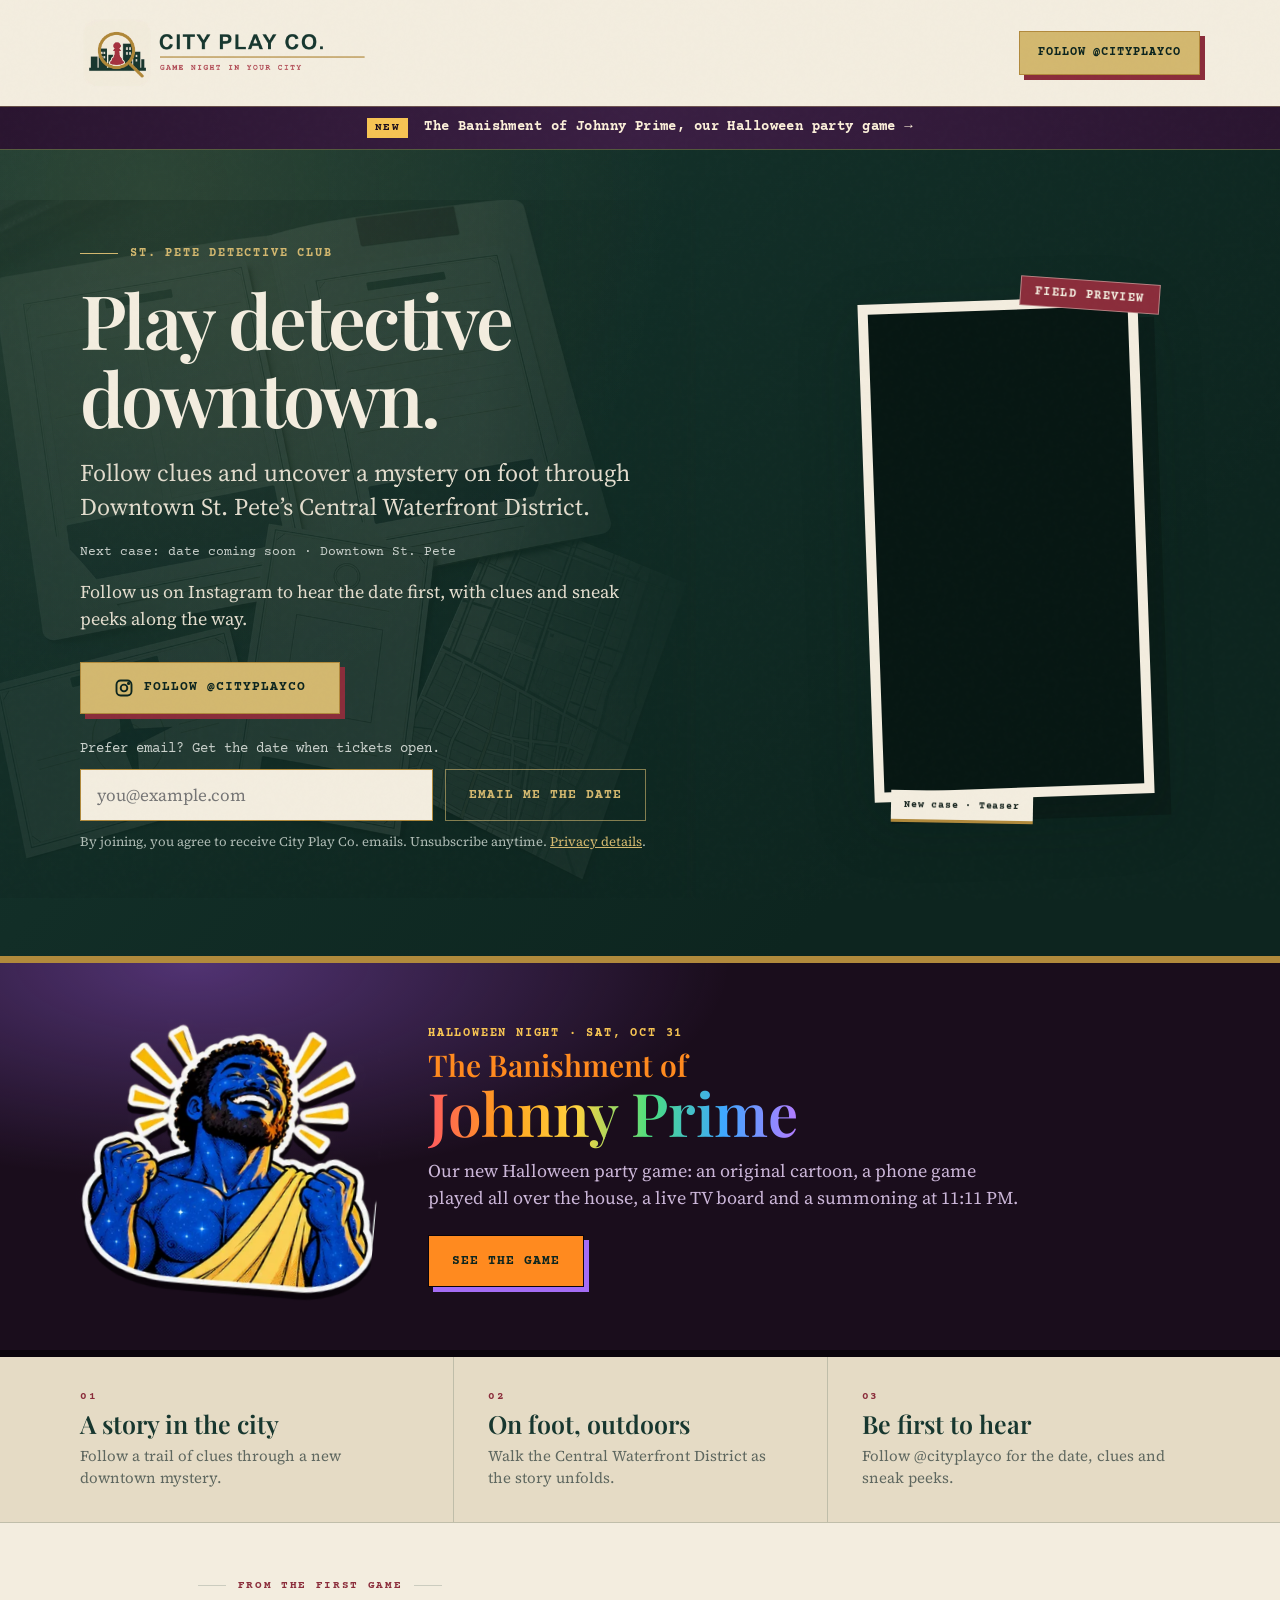
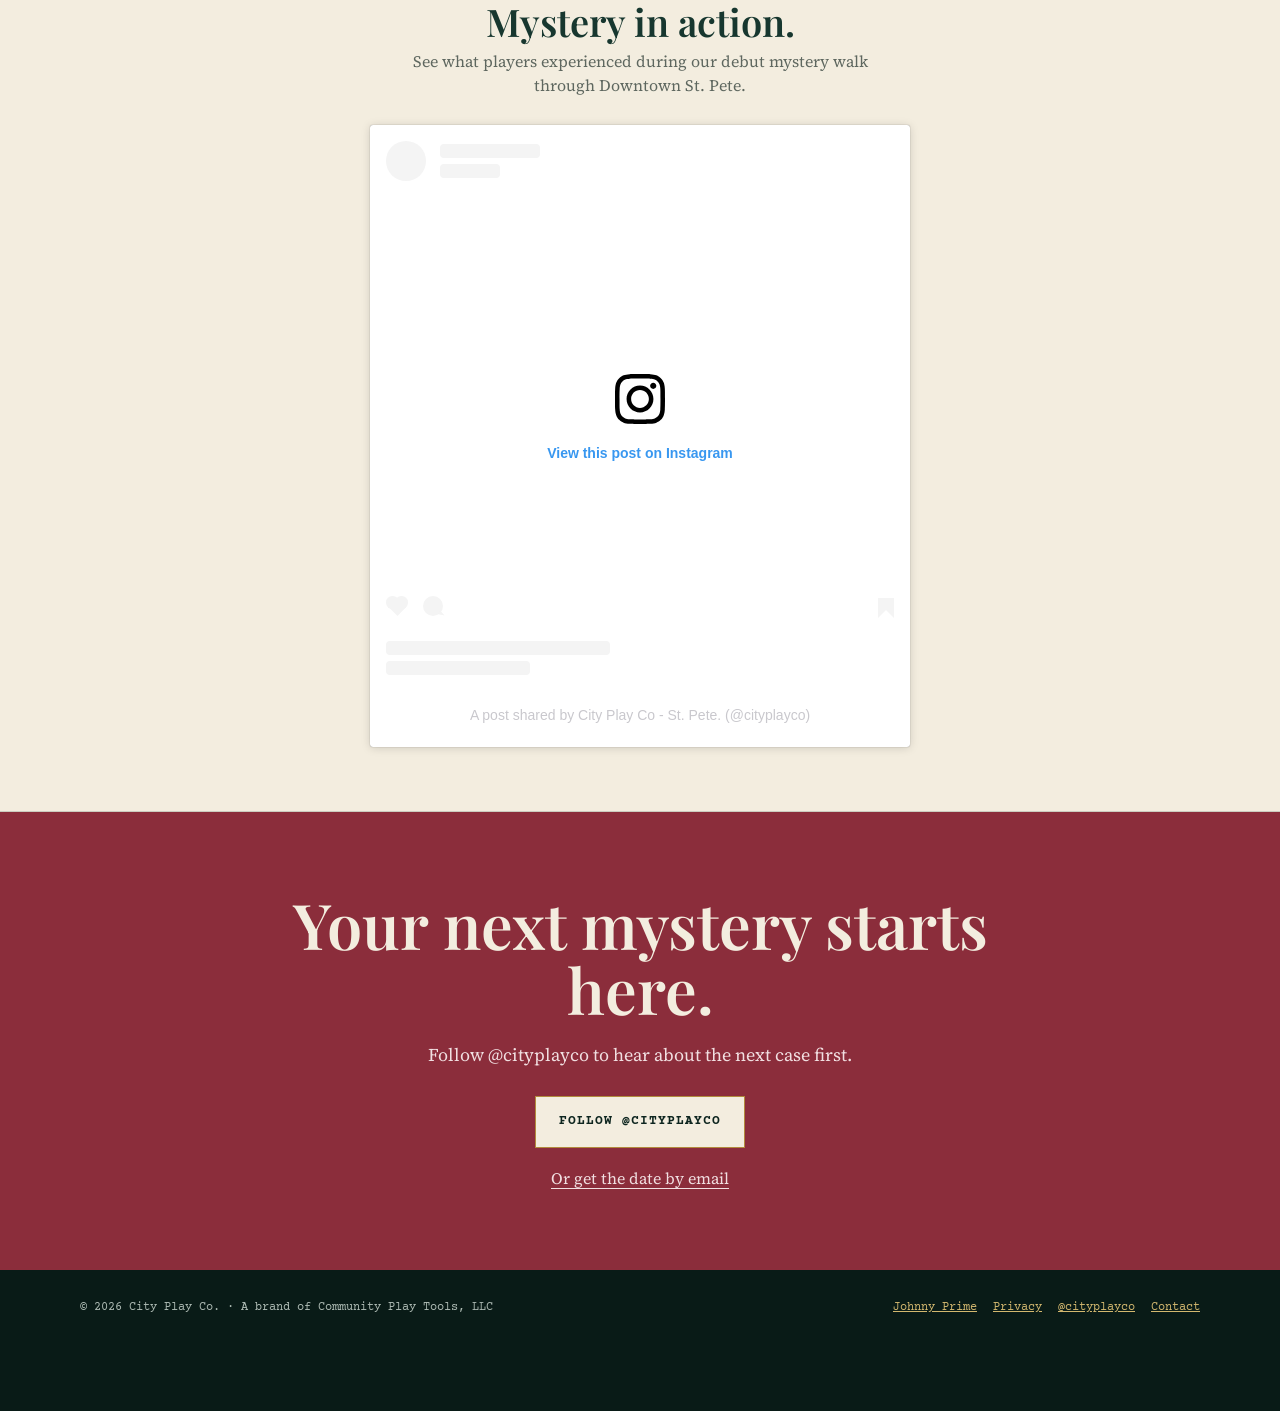
==== commit 2d0db88d: "Home: keep the Johnny Prime sticker's proportions (height auto) Co-Authored-By: Claude Opus 5.5 <nor" ====
--- a/index.html
+++ b/index.html
@@ -500,7 +500,8 @@
     .closing-alt a { color: #f1dfe1; text-underline-offset: 4px; }
     .johnny { color: #fbefd9; background: radial-gradient(60% 80% at 15% 0%, rgba(164,108,245,.4), transparent 70%), #1a0d1c; border-bottom: 7px solid #0a040b; }
     .johnny-grid { display: grid; grid-template-columns: 300px 1fr; gap: 48px; align-items: center; padding: 56px 0; }
-    .johnny-art img { width: 100%; transform: rotate(5deg); filter: drop-shadow(0 7px 0 #0a040b); }
+    .johnny-art { display: block; }
+    .johnny-art img { width: 100%; height: auto; aspect-ratio: 400 / 367; object-fit: contain; transform: rotate(5deg); filter: drop-shadow(0 7px 0 #0a040b); }
     .johnny-kicker { margin: 0 0 8px; color: #f6c453; font: 700 12px/1.3 var(--mono); letter-spacing: .15em; text-transform: uppercase; }
     .johnny h2 { margin: 0; font-size: clamp(38px, 5vw, 60px); }
     .johnny-small { display: block; font-size: .5em; color: #ff8a1f; }
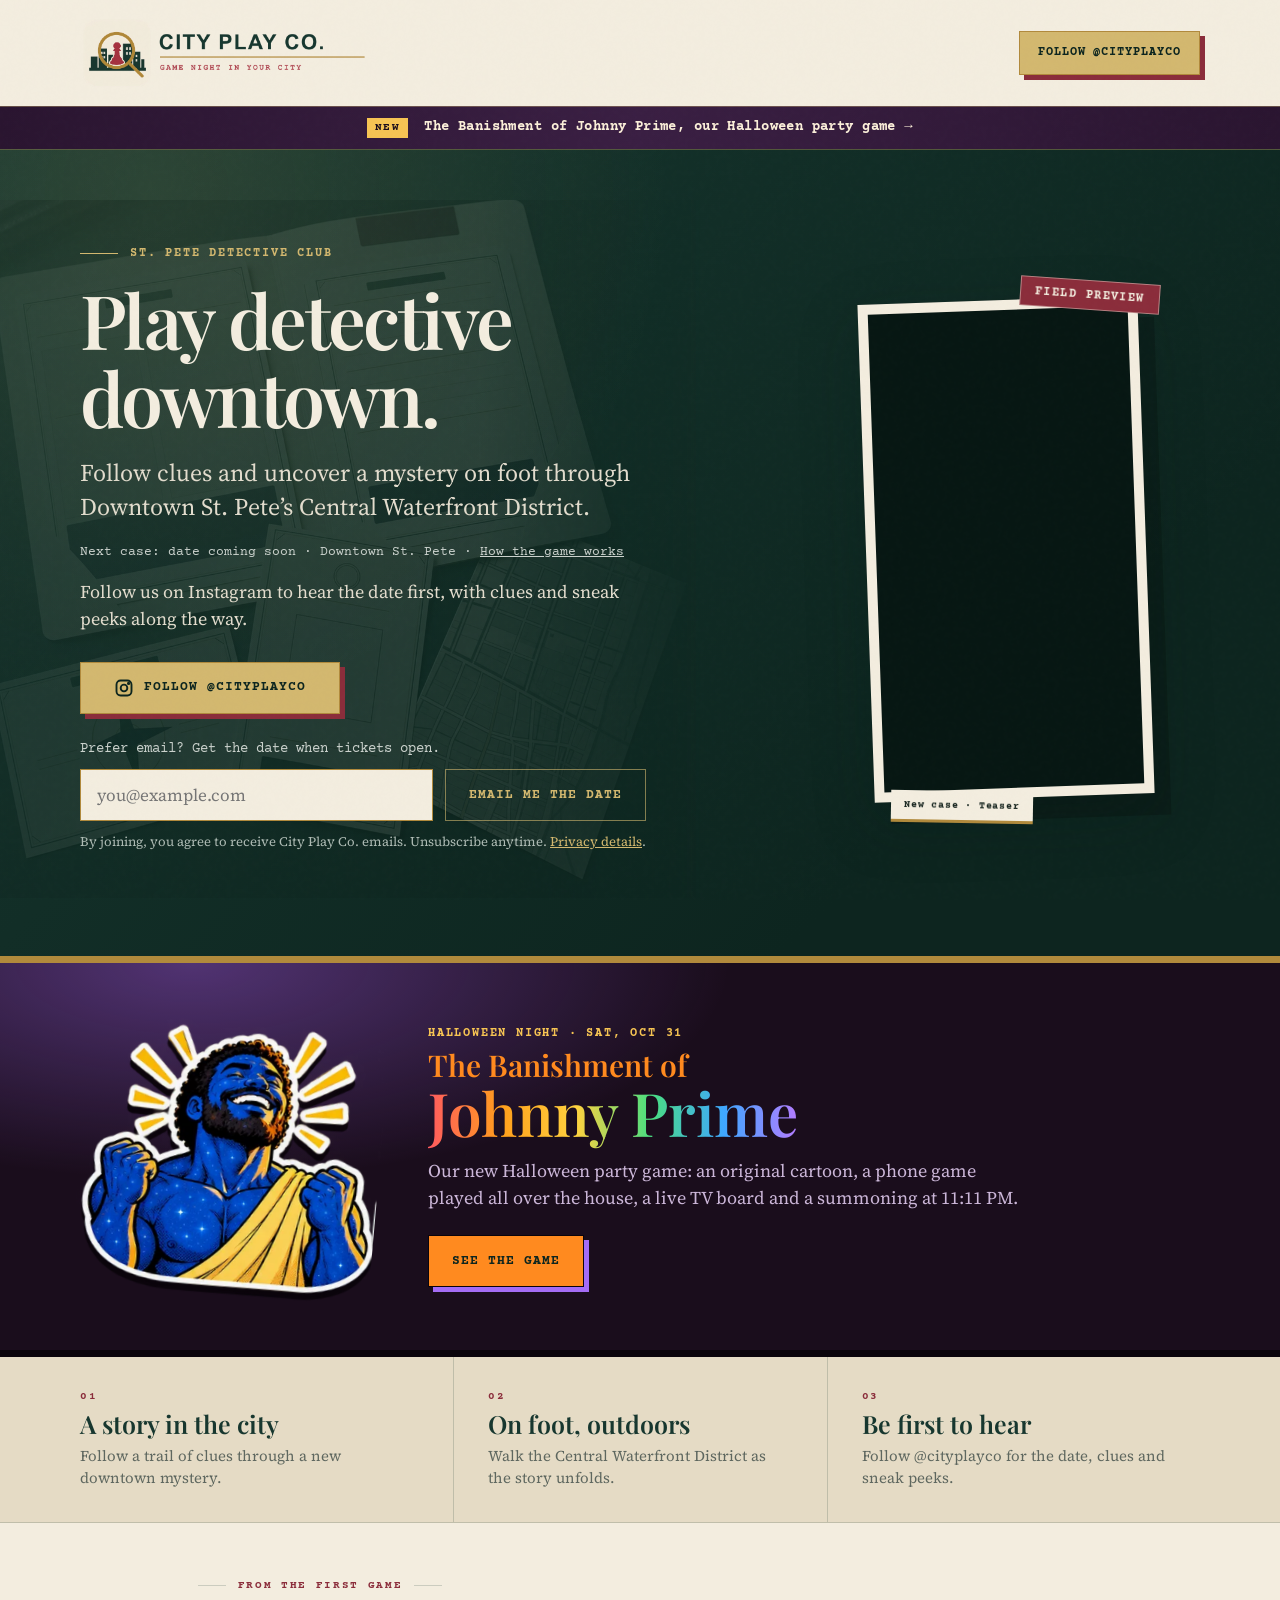
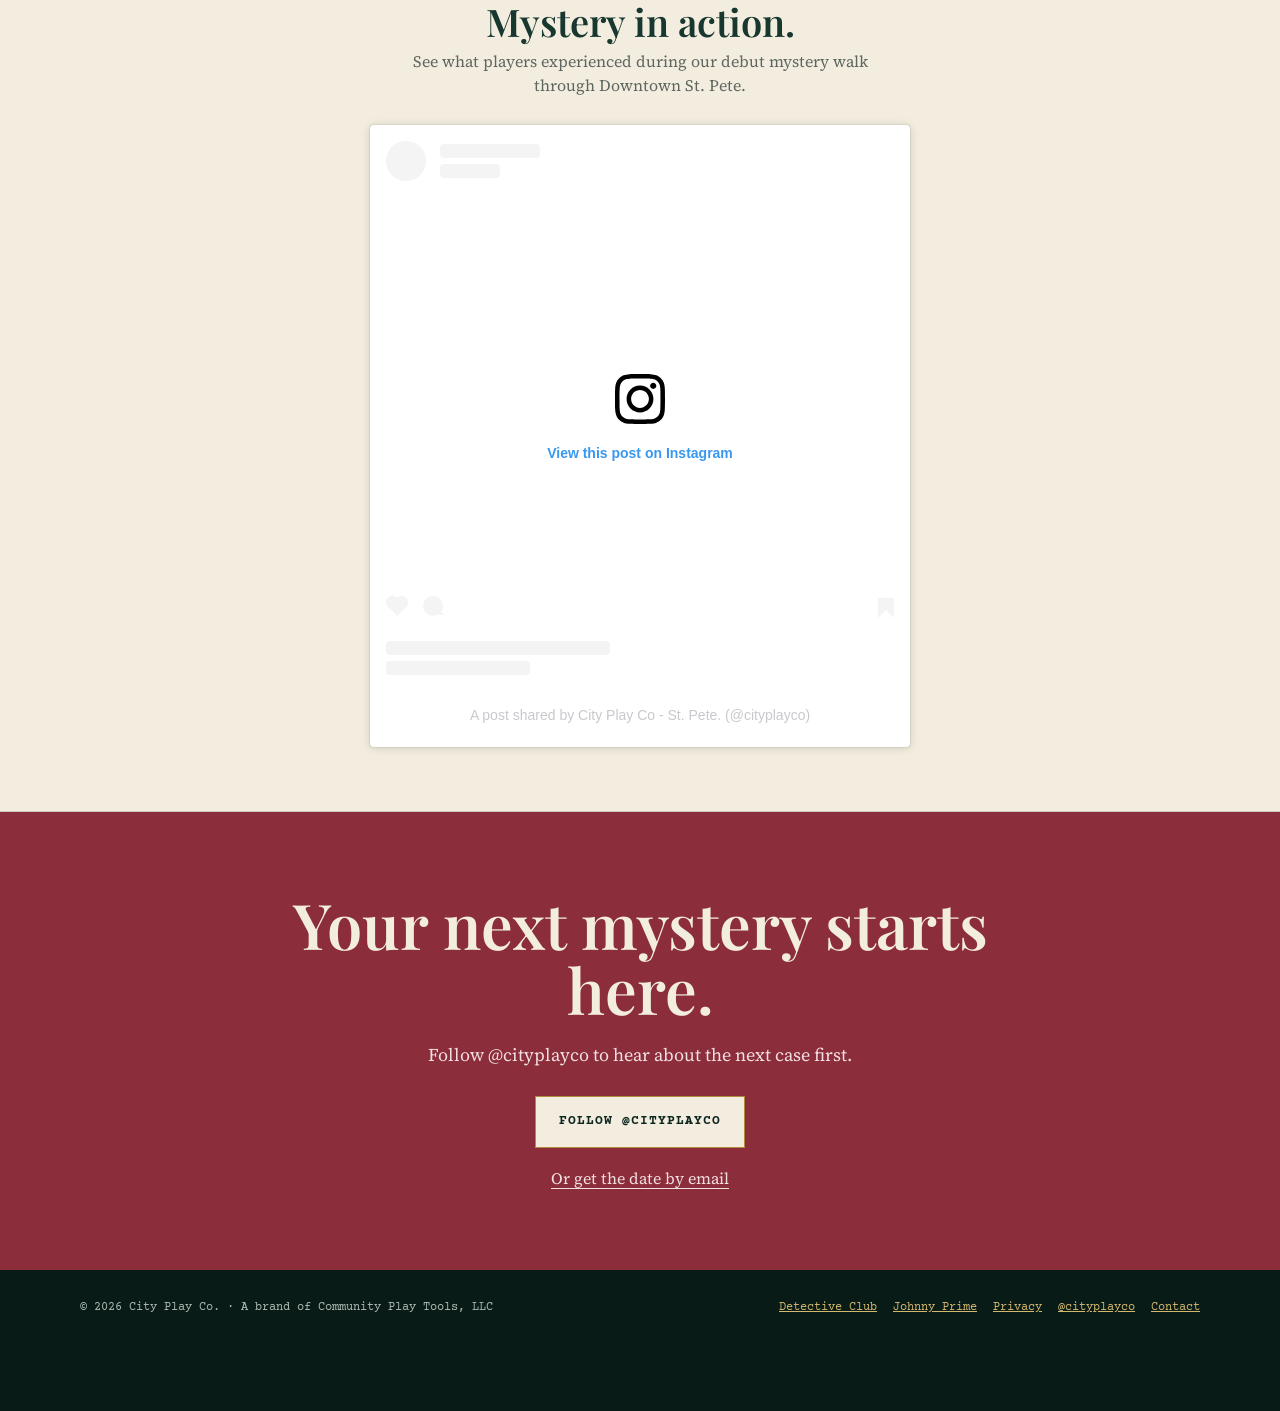
==== commit 3cd3801d: "Add St. Pete Detective Club showcase page New /detective_club/ page modeled on the Johnny Prime show" ====
--- a/index.html
+++ b/index.html
@@ -534,7 +534,7 @@
           <p class="eyebrow">St. Pete Detective Club</p>
           <h1>Play detective downtown.</h1>
           <p class="dek">Follow clues and uncover a mystery on foot through Downtown St. Pete’s Central Waterfront District.</p>
-          <p class="micro">Next case: date coming soon · Downtown St. Pete</p>
+          <p class="micro">Next case: date coming soon · Downtown St. Pete · <a href="/detective_club/">How the game works</a></p>
           <p class="waitlist-promise">Follow us on Instagram to hear the date first, with clues and sneak peeks along the way.</p>
           <div class="hero-actions"><a class="button ig-button js-instagram" data-placement="hero" href="https://www.instagram.com/cityplayco/" target="_blank" rel="noopener"><svg viewBox="0 0 24 24" fill="none" stroke="currentColor" stroke-width="2.25" stroke-linecap="round" stroke-linejoin="round" aria-hidden="true"><rect x="3" y="3" width="18" height="18" rx="5"/><circle cx="12" cy="12" r="4"/><circle cx="17.5" cy="6.5" r=".8" fill="currentColor"/></svg>Follow @cityplayco</a></div>
           <p class="email-alt">Prefer email? Get the date when tickets open.</p>
@@ -636,6 +636,7 @@
     <div class="wrap footer-inner">
       <span>© 2026 City Play Co. · A brand of Community Play Tools, LLC</span>
       <div class="footer-links">
+        <a href="/detective_club/">Detective Club</a>
         <a href="/johnny_halloween/">Johnny Prime</a>
         <a href="privacy.html">Privacy</a>
         <a class="js-instagram" data-placement="footer" href="https://www.instagram.com/cityplayco/" target="_blank" rel="noopener">@cityplayco</a>
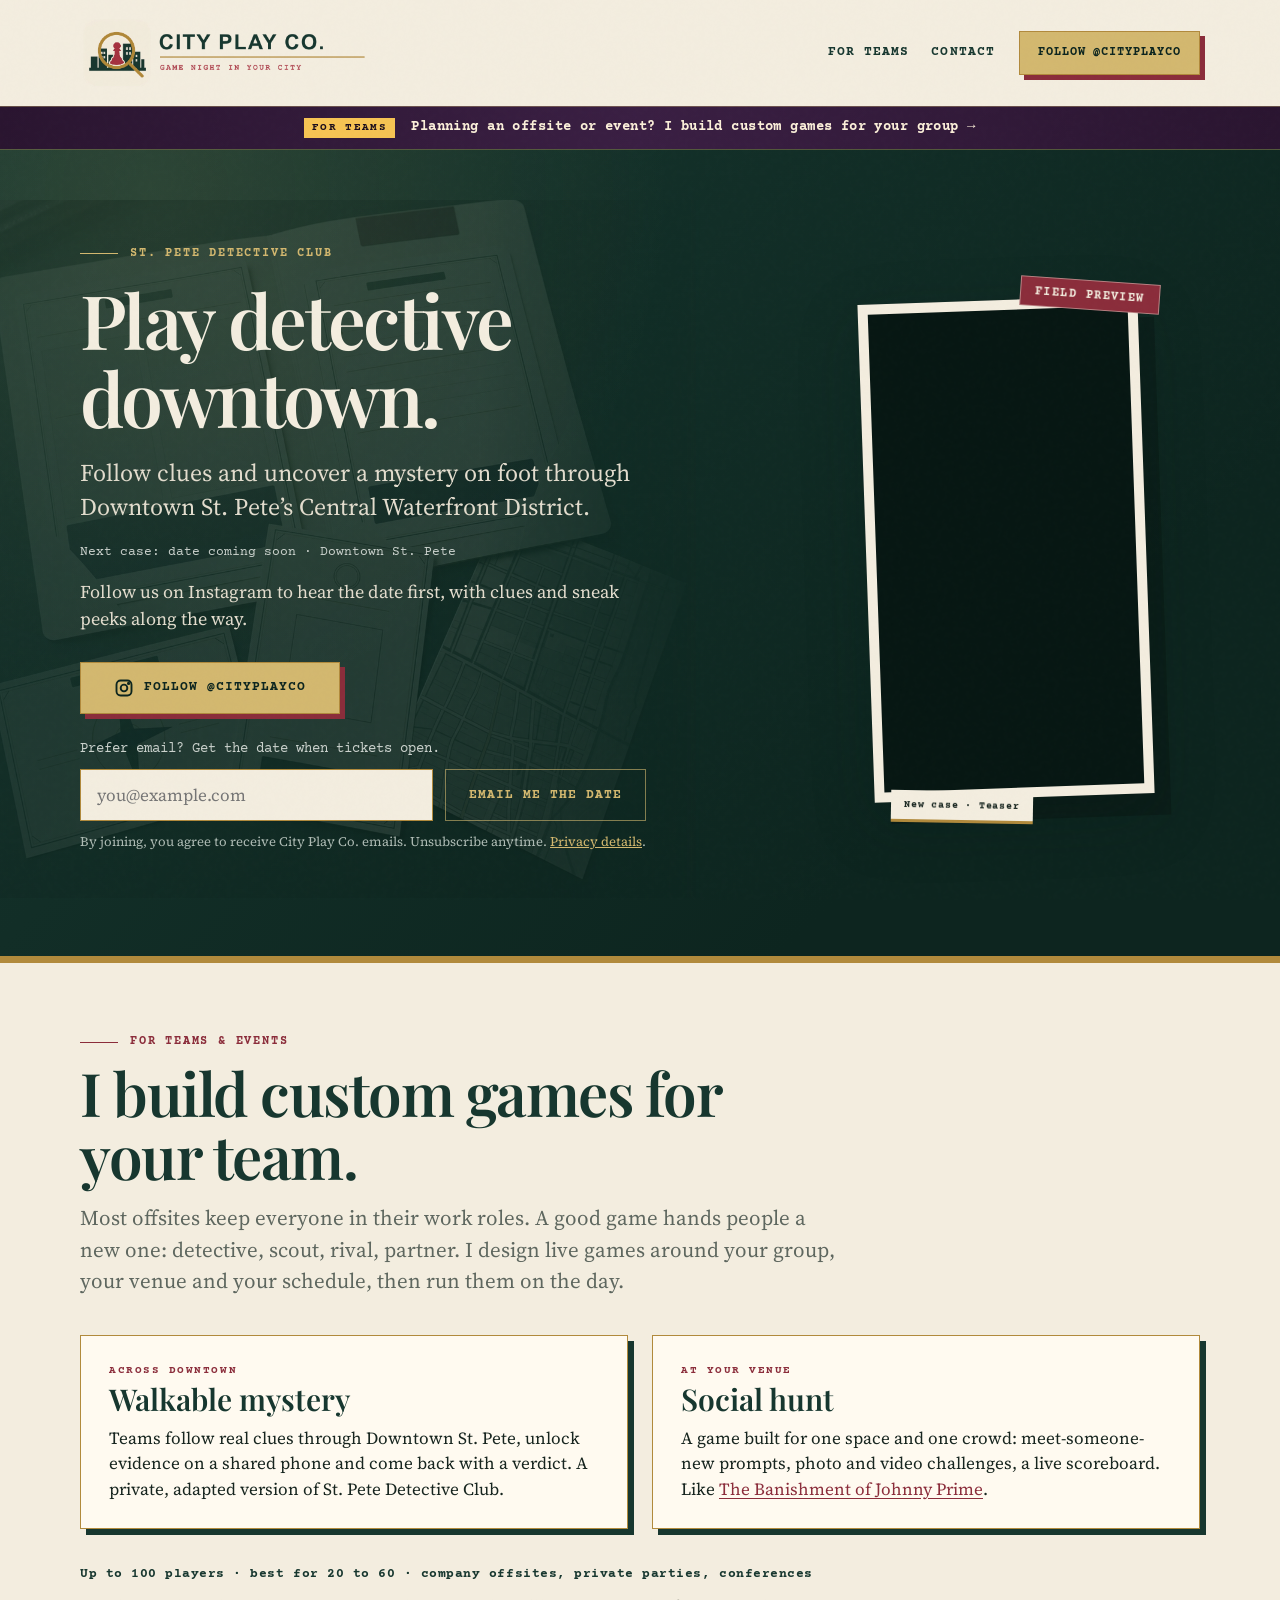
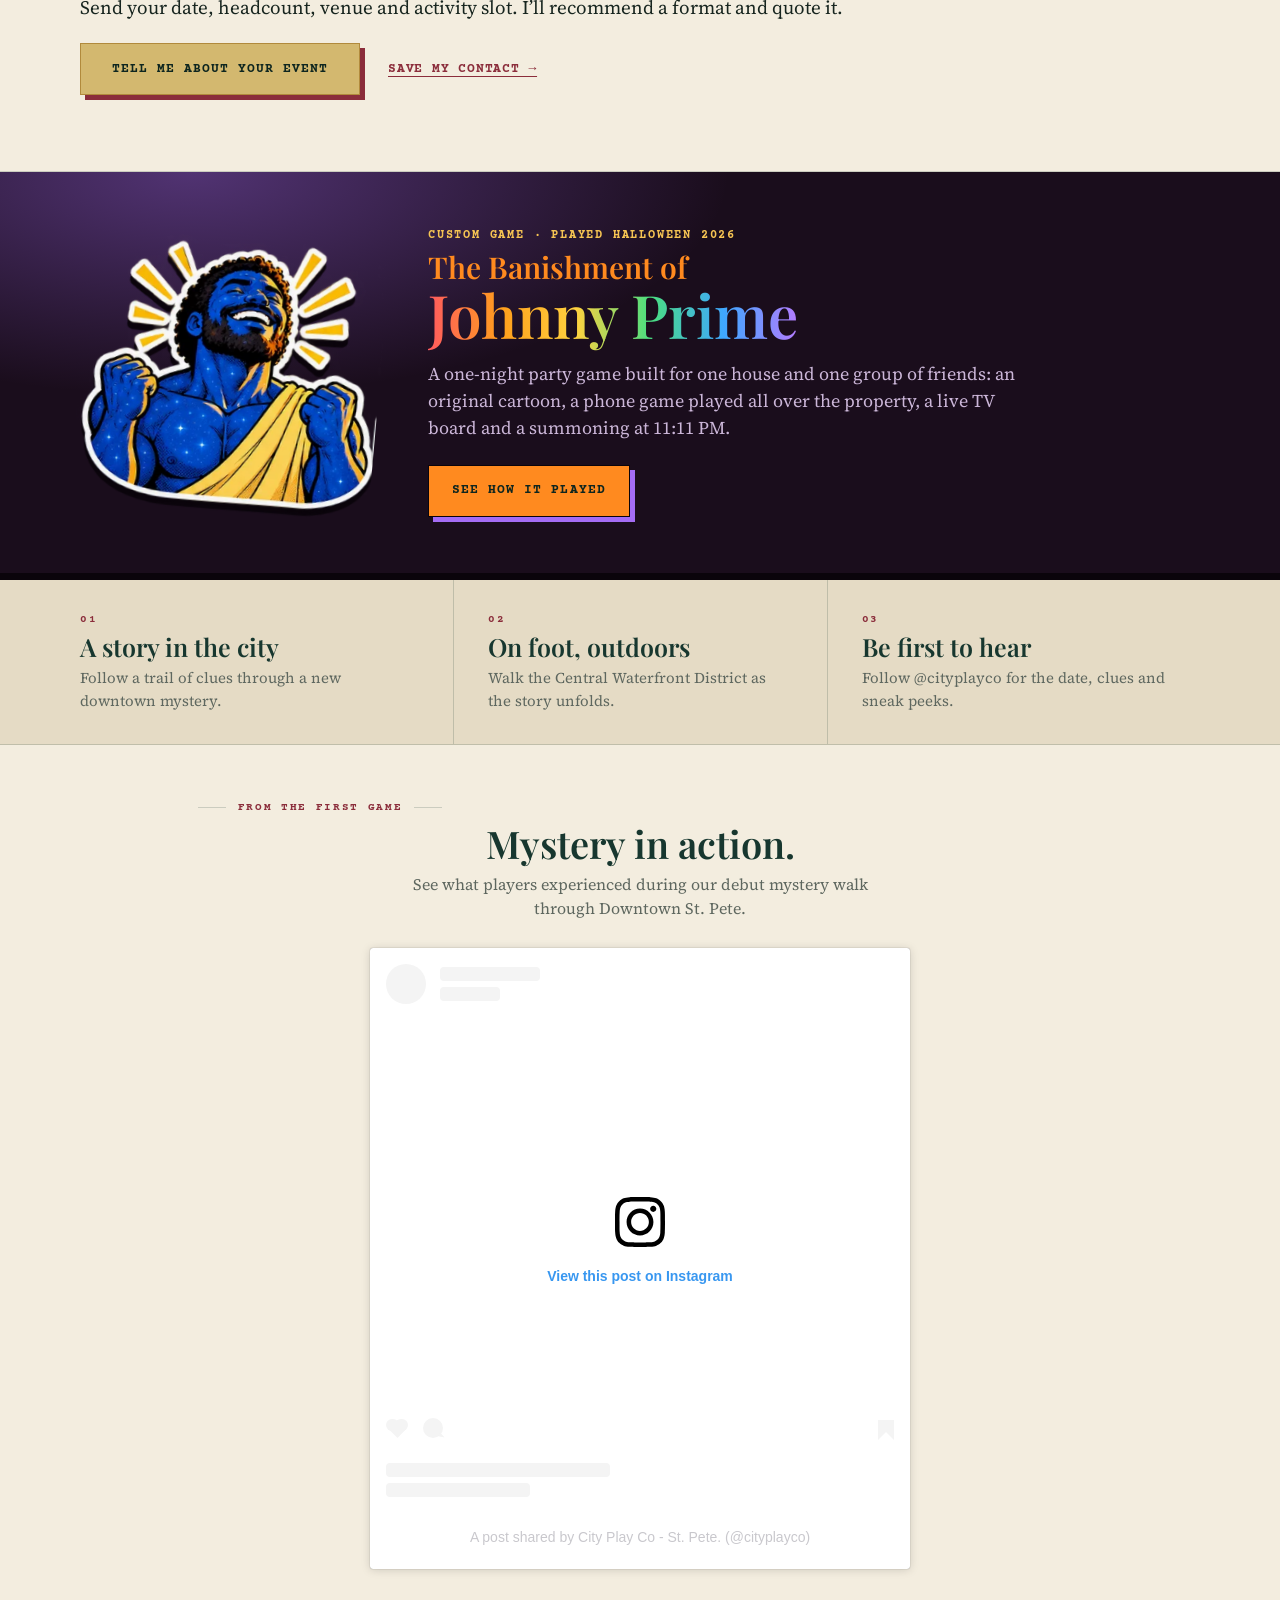
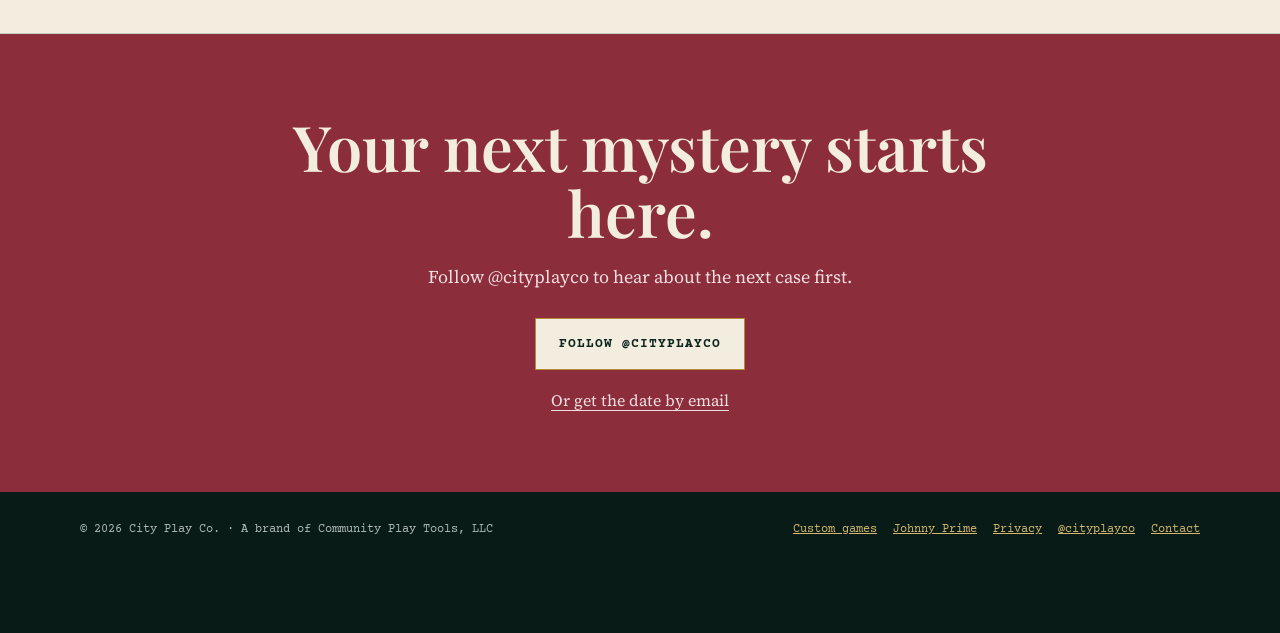
==== commit 8e7ef2e1: "Add custom-games pitch, contact form and /card page for 1MC - Home: "For teams" strip and header lin" ====
--- a/index.html
+++ b/index.html
@@ -4,12 +4,12 @@
   <meta charset="utf-8">
   <meta name="viewport" content="width=device-width, initial-scale=1">
   <title>Play Detective Downtown | City Play Co.</title>
-  <meta name="description" content="Play detective downtown. City Play Co. makes live city games in St. Pete. The next St. Pete Detective Club case is coming soon. Follow @cityplayco to hear the date first.">
+  <meta name="description" content="City Play Co. builds custom live games for teams, offsites and private events in St. Pete, and runs St. Pete Detective Club, a public mystery downtown. Tell us about your event.">
   <meta name="robots" content="index, follow, max-image-preview:large">
   <meta name="theme-color" content="#102c25">
   <meta property="og:type" content="website">
   <meta property="og:title" content="Play Detective Downtown | City Play Co.">
-  <meta property="og:description" content="Live city games in St. Pete. The next St. Pete Detective Club case is coming soon, and Johnny Prime is our new Halloween party game.">
+  <meta property="og:description" content="Custom live games for your team, offsite or party, plus St. Pete Detective Club, our public mystery downtown.">
   <meta property="og:image" content="https://cityplayco.com/assets/social-card.png">
   <meta property="og:image:width" content="1200">
   <meta property="og:image:height" content="630">
@@ -17,7 +17,7 @@
   <meta property="og:url" content="https://cityplayco.com/">
   <meta name="twitter:card" content="summary_large_image">
   <meta name="twitter:title" content="Play Detective Downtown | City Play Co.">
-  <meta name="twitter:description" content="Live city games in St. Pete. The next St. Pete Detective Club case is coming soon, and Johnny Prime is our new Halloween party game.">
+  <meta name="twitter:description" content="Custom live games for your team, offsite or party, plus St. Pete Detective Club, our public mystery downtown.">
   <meta name="twitter:image" content="https://cityplayco.com/assets/social-card.png">
   <link rel="canonical" href="https://cityplayco.com/">
   <link rel="icon" href="assets/city-play-co-mark.svg" type="image/svg+xml">
@@ -511,6 +511,31 @@
     .johnny-button:hover, .johnny-button:focus-visible { background: #ff9f3f; box-shadow: 3px 3px 0 #a46cf5; }
     @media (max-width: 820px) { .johnny-grid { grid-template-columns: 1fr; gap: 24px; padding: 44px 0 52px; } .johnny-art { width: min(220px, 60vw); } }
     @media (max-width: 620px) { .ig-button, .johnny-button { width: 100%; min-width: 0; } .hero-signup .signup { grid-template-columns: 1fr; } .now-strip { font-size: 13px; } }
+
+    /* Nov 24: custom games for teams */
+    .masthead-nav { display: flex; gap: 22px; margin-left: auto; font: 700 13px/1 var(--mono); letter-spacing: .08em; text-transform: uppercase; }
+    .masthead-nav a { color: var(--forest); text-decoration: none; padding: 8px 0; border-bottom: 2px solid transparent; }
+    .masthead-nav a:hover, .masthead-nav a:focus-visible { border-bottom-color: var(--wine); }
+    .teams { padding: 72px 0 76px; background: var(--paper); border-bottom: 1px solid var(--line); scroll-margin-top: 10px; }
+    .teams-head { max-width: 760px; }
+    .teams-label { display: flex; align-items: center; gap: 12px; margin: 0 0 12px; color: var(--wine); font: 700 12px/1.2 var(--mono); letter-spacing: .15em; text-transform: uppercase; }
+    .teams-label::before { content: ""; width: 38px; height: 1px; background: currentColor; }
+    .teams h2 { margin: 0; color: var(--forest); font-size: clamp(38px, 5vw, 60px); letter-spacing: -.025em; }
+    .teams-dek { margin: 16px 0 0; color: var(--muted); font-size: clamp(18px, 1.8vw, 21px); }
+    .teams-grid { display: grid; grid-template-columns: 1fr 1fr; gap: 24px; margin-top: 38px; }
+    .format { padding: 28px 28px 26px; background: #fffaf0; border: 1px solid var(--gold); box-shadow: 6px 6px 0 var(--forest); }
+    .format-tag { margin: 0 0 6px; color: var(--wine); font: 700 11px/1.2 var(--mono); letter-spacing: .14em; text-transform: uppercase; }
+    .format h3 { margin: 0 0 10px; color: var(--forest); font: 600 30px/1.1 var(--display); }
+    .format p:last-child { margin: 0; color: var(--ink); font-size: 17px; }
+    .format a { color: var(--wine); text-underline-offset: 3px; }
+    .teams-foot { margin-top: 36px; }
+    .teams-fit { margin: 0; color: var(--forest); font: 700 13px/1.5 var(--mono); letter-spacing: .04em; }
+    .teams-ask { margin: 8px 0 22px; font-size: 19px; }
+    .teams-actions { display: flex; flex-wrap: wrap; align-items: center; gap: 18px 28px; }
+    .teams-actions .button { min-width: 280px; }
+    .teams-link { color: var(--wine); font: 700 13px/1 var(--mono); letter-spacing: .06em; text-transform: uppercase; text-underline-offset: 4px; }
+    @media (max-width: 820px) { .teams-grid { grid-template-columns: 1fr; } .masthead-nav { display: none; } }
+    @media (max-width: 620px) { .teams { padding: 54px 0 58px; } .teams-actions .button { width: 100%; min-width: 0; } .format { padding: 22px; } }
     @media (prefers-reduced-motion: reduce) {
       html { scroll-behavior: auto; }
       *, *::before, *::after { transition-duration: .01ms !important; }
@@ -523,18 +548,22 @@
 
   <header class="wrap masthead">
     <img class="wordmark" src="assets/city-play-co-wordmark.svg" width="1000" height="240" alt="City Play Co. — Game night in your city">
+    <nav class="masthead-nav" aria-label="Main">
+      <a href="#teams">For teams</a>
+      <a href="/contact/">Contact</a>
+    </nav>
     <a class="button header-cta js-instagram" data-placement="header" href="https://www.instagram.com/cityplayco/" target="_blank" rel="noopener">Follow @cityplayco</a>
   </header>
 
   <main id="main-content">
-    <a class="now-strip" href="/johnny_halloween/"><span class="now-tag">New</span> The Banishment of Johnny Prime, our Halloween party game <span aria-hidden="true">→</span></a>
+    <a class="now-strip" href="#teams"><span class="now-tag">For teams</span> Planning an offsite or event? I build custom games for your group <span aria-hidden="true">→</span></a>
     <section class="hero">
       <div class="wrap hero-grid">
         <div class="hero-copy">
           <p class="eyebrow">St. Pete Detective Club</p>
           <h1>Play detective downtown.</h1>
           <p class="dek">Follow clues and uncover a mystery on foot through Downtown St. Pete’s Central Waterfront District.</p>
-          <p class="micro">Next case: date coming soon · Downtown St. Pete · <a href="/detective_club/">How the game works</a></p>
+          <p class="micro">Next case: date coming soon · Downtown St. Pete</p>
           <p class="waitlist-promise">Follow us on Instagram to hear the date first, with clues and sneak peeks along the way.</p>
           <div class="hero-actions"><a class="button ig-button js-instagram" data-placement="hero" href="https://www.instagram.com/cityplayco/" target="_blank" rel="noopener"><svg viewBox="0 0 24 24" fill="none" stroke="currentColor" stroke-width="2.25" stroke-linecap="round" stroke-linejoin="round" aria-hidden="true"><rect x="3" y="3" width="18" height="18" rx="5"/><circle cx="12" cy="12" r="4"/><circle cx="17.5" cy="6.5" r=".8" fill="currentColor"/></svg>Follow @cityplayco</a></div>
           <p class="email-alt">Prefer email? Get the date when tickets open.</p>
@@ -575,14 +604,44 @@
       </div>
     </section>
 
+    <section class="teams" id="teams" aria-labelledby="teams-title">
+      <div class="wrap">
+        <div class="teams-head">
+          <p class="teams-label">For teams &amp; events</p>
+          <h2 id="teams-title">I build custom games for your team.</h2>
+          <p class="teams-dek">Most offsites keep everyone in their work roles. A good game hands people a new one: detective, scout, rival, partner. I design live games around your group, your venue and your schedule, then run them on the day.</p>
+        </div>
+        <div class="teams-grid">
+          <article class="format">
+            <p class="format-tag">Across downtown</p>
+            <h3>Walkable mystery</h3>
+            <p>Teams follow real clues through Downtown St. Pete, unlock evidence on a shared phone and come back with a verdict. A private, adapted version of St. Pete Detective Club.</p>
+          </article>
+          <article class="format">
+            <p class="format-tag">At your venue</p>
+            <h3>Social hunt</h3>
+            <p>A game built for one space and one crowd: meet-someone-new prompts, photo and video challenges, a live scoreboard. Like <a href="/johnny_halloween/">The Banishment of Johnny Prime</a>.</p>
+          </article>
+        </div>
+        <div class="teams-foot">
+          <p class="teams-fit">Up to 100 players · best for 20 to 60 · company offsites, private parties, conferences</p>
+          <p class="teams-ask">Send your date, headcount, venue and activity slot. I’ll recommend a format and quote it.</p>
+          <div class="teams-actions">
+            <a class="button" href="/contact/">Tell me about your event</a>
+            <a class="teams-link" href="/card/">Save my contact →</a>
+          </div>
+        </div>
+      </div>
+    </section>
+
     <section class="johnny" aria-labelledby="johnny-title">
       <div class="wrap johnny-grid">
         <a class="johnny-art" href="/johnny_halloween/" tabindex="-1" aria-hidden="true"><img src="johnny_halloween/img/hero-prime-cheer.webp" width="400" height="367" alt="" loading="lazy"></a>
         <div>
-          <p class="johnny-kicker">Halloween night · Sat, Oct 31</p>
+          <p class="johnny-kicker">Custom game · Played Halloween 2026</p>
           <h2 id="johnny-title"><span class="johnny-small">The Banishment of</span> <span class="johnny-rainbow">Johnny Prime</span></h2>
-          <p class="johnny-copy">Our new Halloween party game: an original cartoon, a phone game played all over the house, a live TV board and a summoning at 11:11 PM.</p>
-          <a class="button johnny-button" href="/johnny_halloween/">See the game</a>
+          <p class="johnny-copy">A one-night party game built for one house and one group of friends: an original cartoon, a phone game played all over the property, a live TV board and a summoning at 11:11 PM.</p>
+          <a class="button johnny-button" href="/johnny_halloween/">See how it played</a>
         </div>
       </div>
     </section>
@@ -636,11 +695,11 @@
     <div class="wrap footer-inner">
       <span>© 2026 City Play Co. · A brand of Community Play Tools, LLC</span>
       <div class="footer-links">
-        <a href="/detective_club/">Detective Club</a>
+        <a href="#teams">Custom games</a>
         <a href="/johnny_halloween/">Johnny Prime</a>
         <a href="privacy.html">Privacy</a>
         <a class="js-instagram" data-placement="footer" href="https://www.instagram.com/cityplayco/" target="_blank" rel="noopener">@cityplayco</a>
-        <a href="mailto:ryan@communityplaytools.com">Contact</a>
+        <a href="/contact/">Contact</a>
       </div>
     </div>
   </footer>
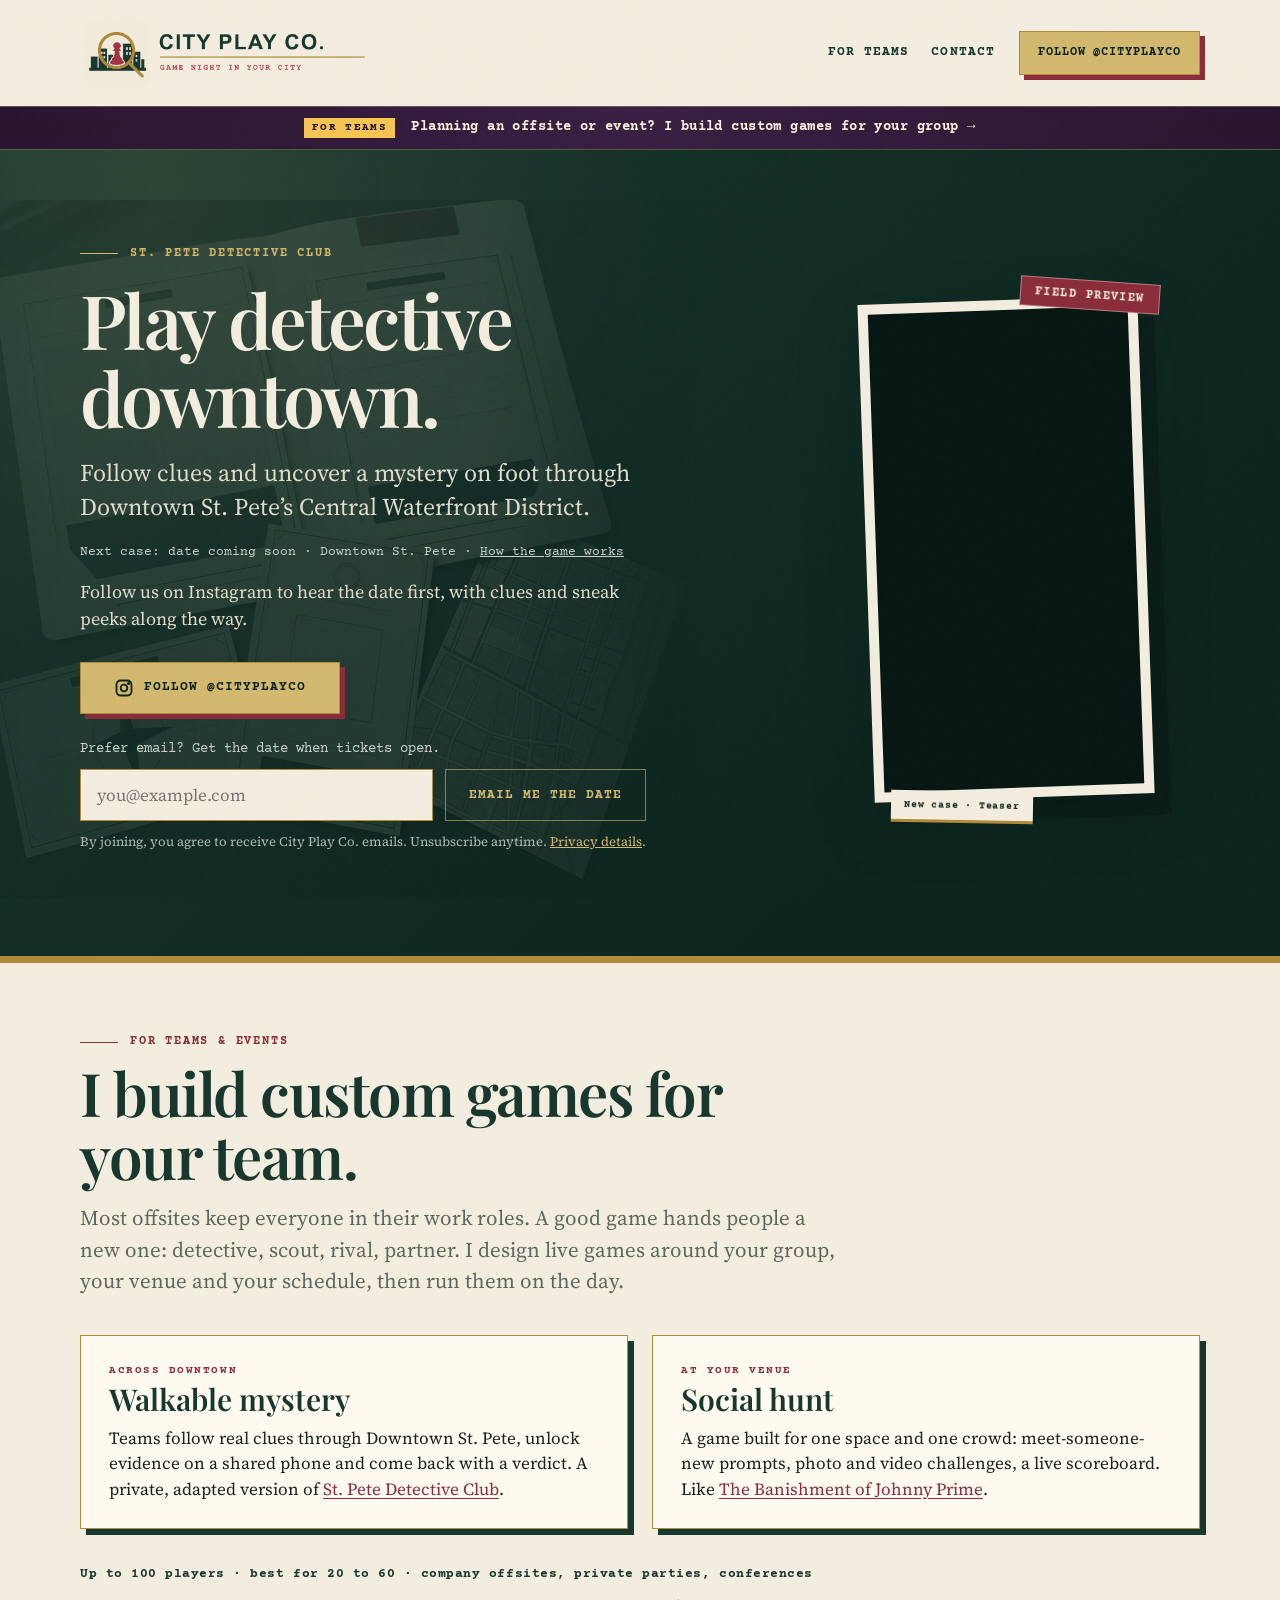
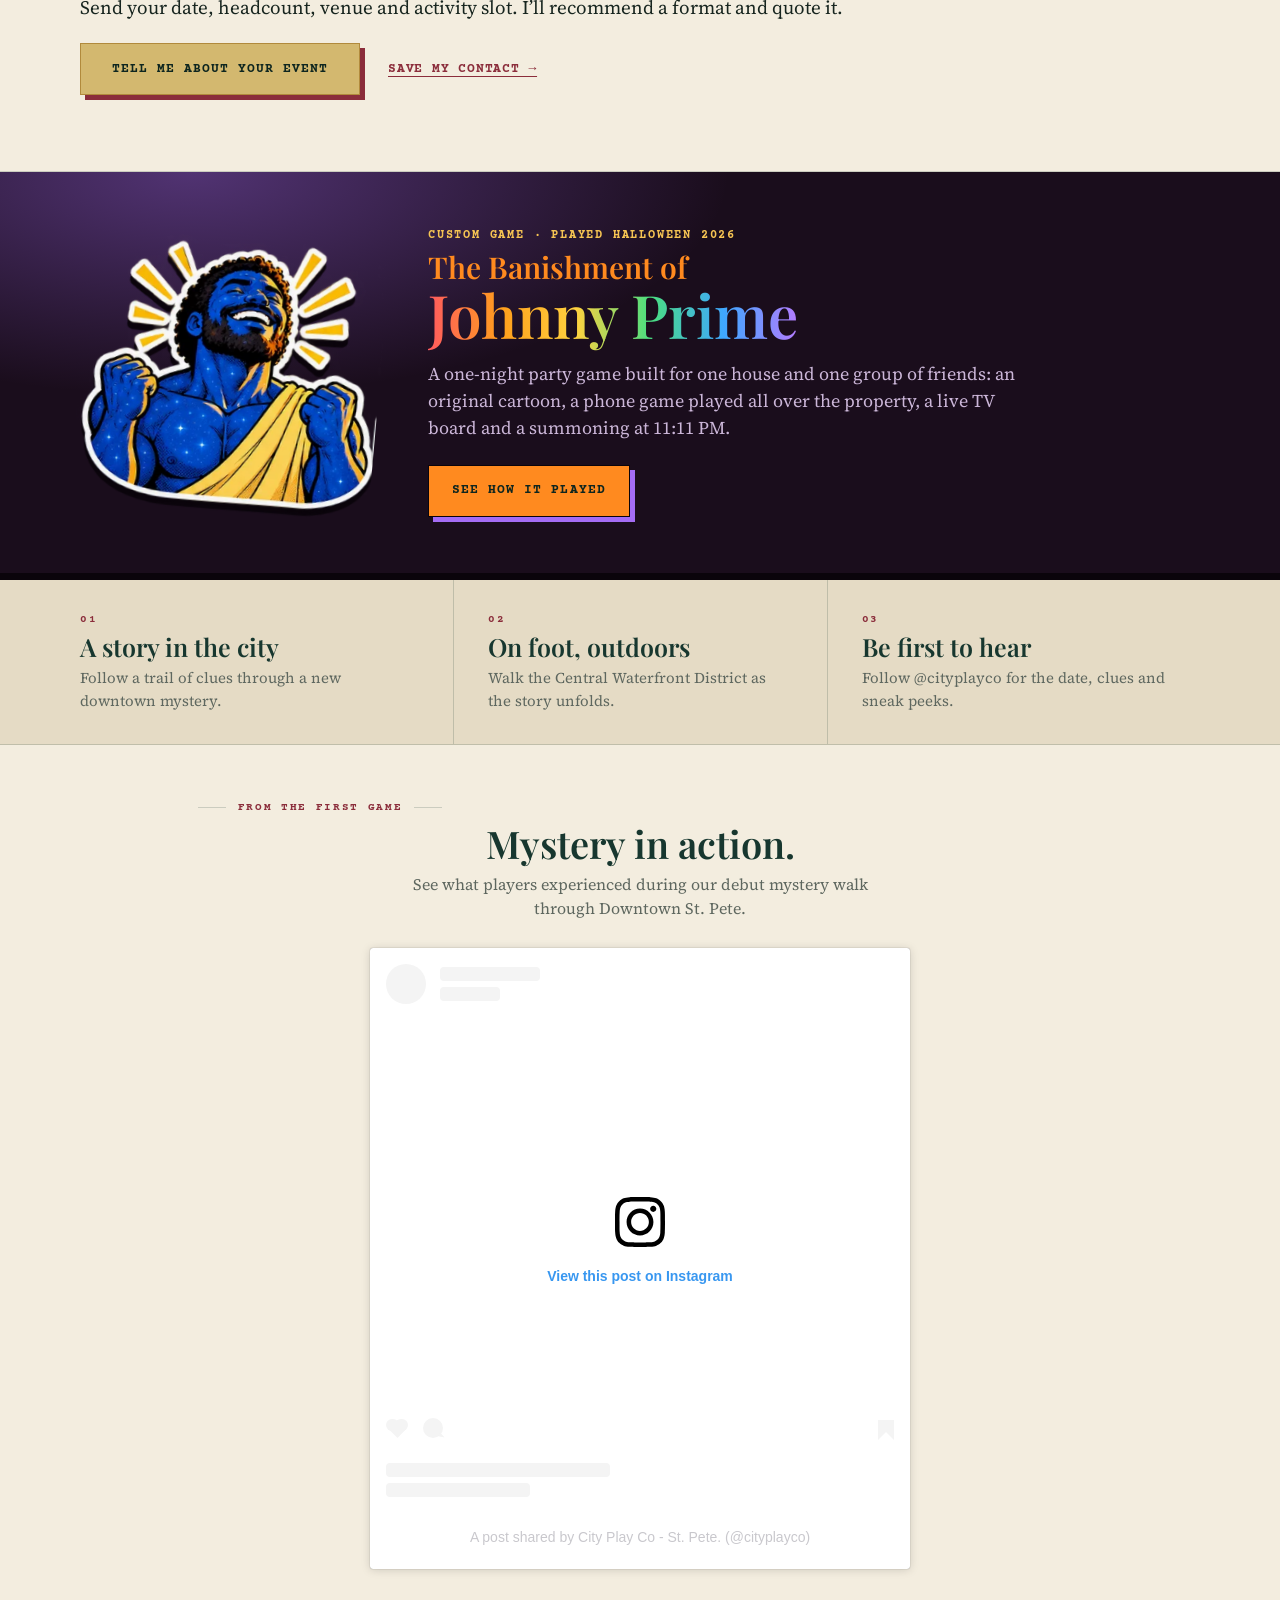
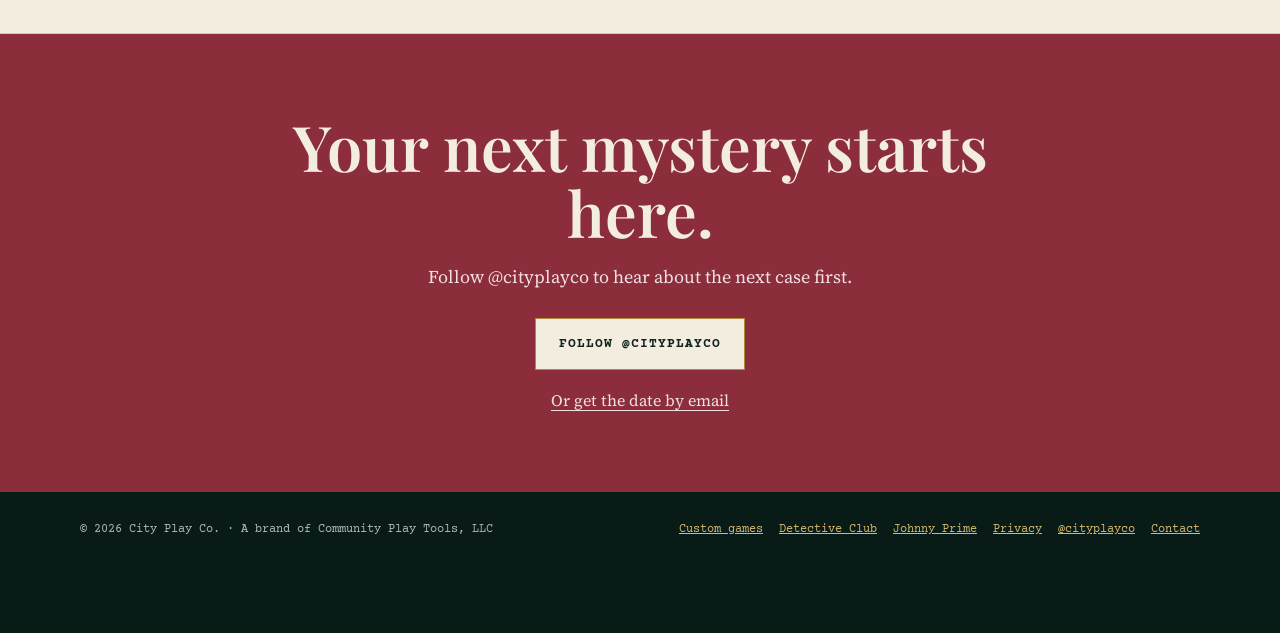
==== commit d22c9575: "Merge main (custom games, contact, card) into Detective Club page Resolve home footer and sitemap co" ====
--- a/index.html
+++ b/index.html
@@ -563,7 +563,7 @@
           <p class="eyebrow">St. Pete Detective Club</p>
           <h1>Play detective downtown.</h1>
           <p class="dek">Follow clues and uncover a mystery on foot through Downtown St. Pete’s Central Waterfront District.</p>
-          <p class="micro">Next case: date coming soon · Downtown St. Pete</p>
+          <p class="micro">Next case: date coming soon · Downtown St. Pete · <a href="/detective_club/">How the game works</a></p>
           <p class="waitlist-promise">Follow us on Instagram to hear the date first, with clues and sneak peeks along the way.</p>
           <div class="hero-actions"><a class="button ig-button js-instagram" data-placement="hero" href="https://www.instagram.com/cityplayco/" target="_blank" rel="noopener"><svg viewBox="0 0 24 24" fill="none" stroke="currentColor" stroke-width="2.25" stroke-linecap="round" stroke-linejoin="round" aria-hidden="true"><rect x="3" y="3" width="18" height="18" rx="5"/><circle cx="12" cy="12" r="4"/><circle cx="17.5" cy="6.5" r=".8" fill="currentColor"/></svg>Follow @cityplayco</a></div>
           <p class="email-alt">Prefer email? Get the date when tickets open.</p>
@@ -615,7 +615,7 @@
           <article class="format">
             <p class="format-tag">Across downtown</p>
             <h3>Walkable mystery</h3>
-            <p>Teams follow real clues through Downtown St. Pete, unlock evidence on a shared phone and come back with a verdict. A private, adapted version of St. Pete Detective Club.</p>
+            <p>Teams follow real clues through Downtown St. Pete, unlock evidence on a shared phone and come back with a verdict. A private, adapted version of <a href="/detective_club/">St. Pete Detective Club</a>.</p>
           </article>
           <article class="format">
             <p class="format-tag">At your venue</p>
@@ -696,6 +696,7 @@
       <span>© 2026 City Play Co. · A brand of Community Play Tools, LLC</span>
       <div class="footer-links">
         <a href="#teams">Custom games</a>
+        <a href="/detective_club/">Detective Club</a>
         <a href="/johnny_halloween/">Johnny Prime</a>
         <a href="privacy.html">Privacy</a>
         <a class="js-instagram" data-placement="footer" href="https://www.instagram.com/cityplayco/" target="_blank" rel="noopener">@cityplayco</a>
